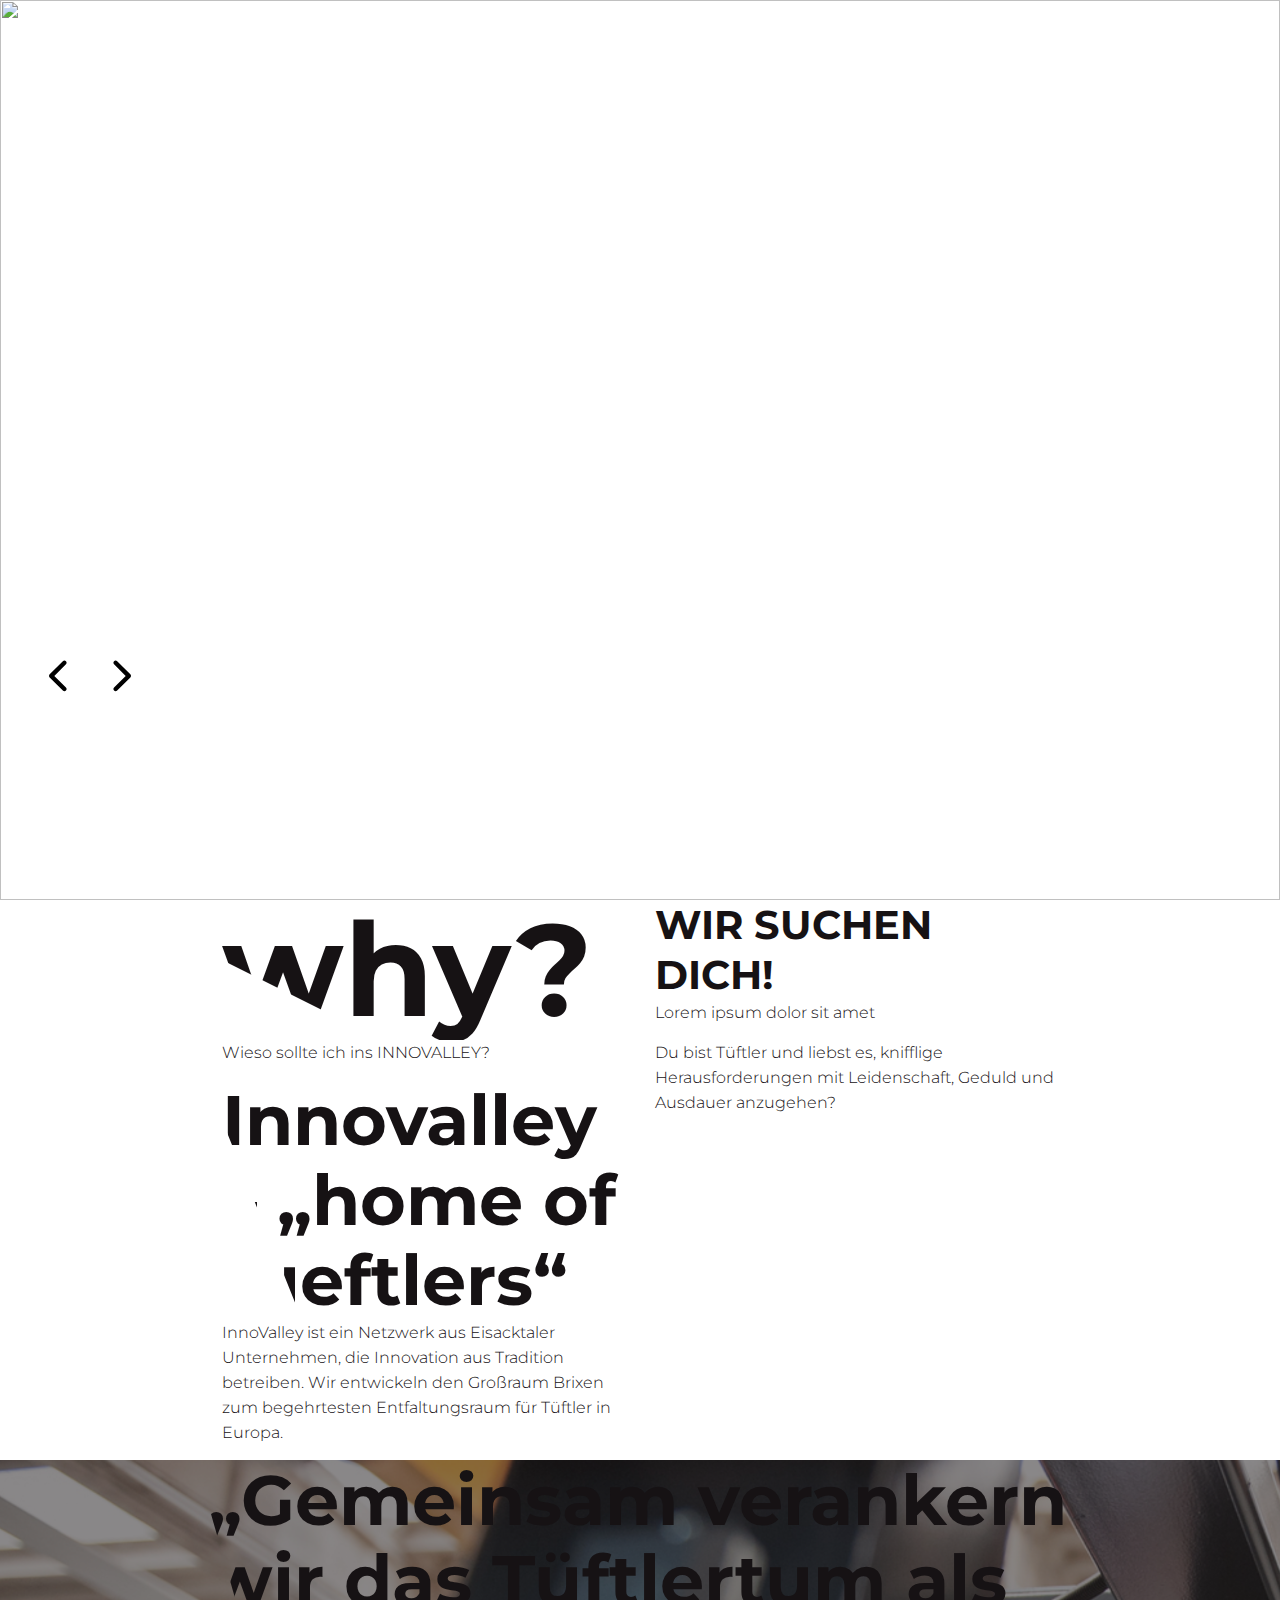
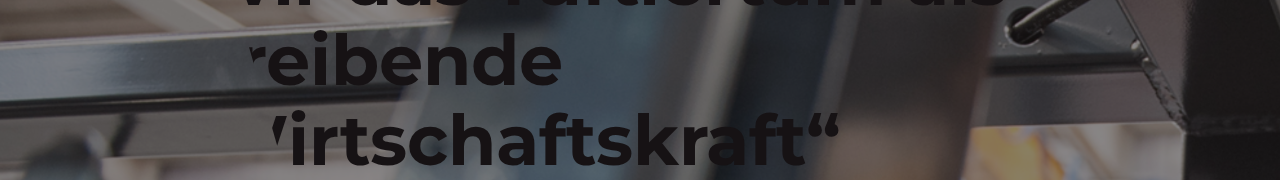
==== index.html @ 366c6399 "update" ====
<!DOCTYPE html>
<html lang="en">
<head>
    <meta charset="UTF-8">
    <meta http-equiv="X-UA-Compatible" content="IE=edge">
    <meta name="viewport" content="width=device-width, initial-scale=1.0">
    <title>⚙️ InnoValley | Eisacktal ein Standort der bewegt</title>
    <link rel="icon" href="images/fav/favicon.ico" type="image/x-icon">
    
    
  



  <!-- css -->
  <link rel="stylesheet" href="css/bootstrap.css">
  <!-- normalize css -->
  <link rel="stylesheet" href="css/normalize.css">
  
  <!-- Fontawesome icon -->
  <script src="https://kit.fontawesome.com/fcea059855.js" crossorigin="anonymous"></script>




  <!-- custome css -->
  <link rel="stylesheet" href="css/style.css">
  <!-- Responsive css -->
  <link rel="stylesheet" href="css/brackpoint.css">
  <link href="css/app.css" media="screen" rel="stylesheet" type="text/css" />
  <script id="usercentrics-cmp" data-settings-id="nLa0JTqKH" src="js/bundle.js" async></script>


  

</head>
<body  >

  <!-- <span id="mouse-circle"></span> -->
    <section id="preloader">
      <div class="content">
        <div class="logo">
          <img src="images/svg/logo-white.svg"/>
        </div>
      </div>
    </section>
    
  <section id="why" class="scroll-section" >
      <div class="header-image-container">
          <div class="header-image-slider slick-header-images movedown">
            <picture data-alt=""
            data-default-src="">
            <source media="(max-width: 600px)"
                data-srcset="images/slider/slider_1.png"
                type="image/jpeg/png" />
            <source
                data-srcset="images/slider/slider_1.png"
                type="image/jpeg" />
            <img class="lazyload header-item" alt="" title=""
                src=""
                data-src="images/slider/slider_1.png" />
            </picture>
            <picture data-alt=""
            data-default-src="">
            <source media="(max-width: 600px)"
                data-srcset="images/slider/Group 990.png"
                type="image/jpeg/png" />
            <source
                data-srcset="images/slider/Group 990.png"
                type="image/jpeg" />
            <img class="lazyload header-item" alt="" title=""
                src=""
                data-src="images/slider/Group 990.png" />
            </picture>
            <picture data-alt=""
            data-default-src="">
            <source media="(max-width: 600px)"
                data-srcset="images/slider/slider_1.png"
                type="image/jpeg/png" />
            <source
                data-srcset="images/slider/slider_1.png"
                type="image/jpeg" />
            <img class="lazyload header-item" alt="" title=""
                src=""
                data-src="images/slider/slider_1.png" />
            </picture>


          </div>
      </div>

      
     <div class="header-content">
          <div class="header-text-slider slick-header-text moveleft">
            <div class="header-text-slider-item">
              <h1 class="h1" >01</h1>
              <span>Wieso sollte ich ins INNOVALLEY?</span>
                <h4>research and development</h4>
              <a href="">Discover more</a>
            </div>
            <div class="header-text-slider-item">
                <h4>mountains and sports</h4>  
            </div>
            <div class="header-text-slider-item">
                <h4>innovative companies</h4> 
            </div>
          </div>

        
        <div id="header-count"></div>
     </div>
      
  </section>
  

  <section>
      <div class="container">
        <div class="row">
          <div class="col-sm-6">
            <h1>why?</h1>
            <p>Wieso sollte ich ins INNOVALLEY?</p>
            <h2>Innovalley – 
              „home of tueftlers“</h2>
              <p>InnoValley ist ein Netzwerk aus Eisacktaler Unternehmen, die Innovation aus Tradition betreiben.
                Wir entwickeln den Großraum Brixen zum begehrtesten Entfaltungsraum für Tüftler in Europa.</p>
          </div>
          <div class="col-sm-6">
            <div class="box">
              <h3>Wir suchen Dich! </h3>
              <p>Lorem ipsum dolor sit amet</p>
              <p>Du bist Tüftler und liebst es, knifflige Herausforderungen mit Leidenschaft, Geduld und Ausdauer anzugehen? </p>
              <a href="">Discover more </a>
            </div>
          </div>
        </div>
      </div>
  </section>
   

  <section class="section-3" >
    <div class="container" >
      <h2>„Gemeinsam verankern wir das Tüftlertum als treibende Wirtschaftskraft“</h2>
    </div>
  </section>






     <!-- jquery -->
    <script src="js/jquery.min.js"></script>
    <!-- bootstrap js -->
    <script src="js/bootstrap.bundle.min.js"></script>
  
    <script src="js/vendors.js"></script>
    <script src="js/app.js"></script>


    <!-- custom js -->
    <script src="js/script.js"></script>

</body>
</html>
---- css/style.css ----
/* common style */
body{
    font-family: 'Montserrat', sans-serif;
    color: #161214;
   
}
h1, .h1{
    font-size: 120px;
    line-height: 146px;
    font-weight: 700;
    /* clip-path: polygon(0 0, 100% 0, 100% 100%, 160px 100%, 0 60px); */
    clip-path: polygon(0 0,100% 0,100% 100%,80px 100%,0 40px);    
    margin-top: 0px;
    margin-bottom: 0px;
    display: inline-block;
}
h2, .h2{
    font-size: 90px;
    font-weight: 700;
    /* clip-path: polygon(0 0, 100% 0, 100% 100%, 160px 100%, 0 60px); */
    clip-path: polygon(0 0,100% 0,100% 100%,80px 100%,0 40px);
    margin-top: 0px;
    margin-bottom: 0px;
    display: inline-block;
    line-height: 110px;
}
h3 , .h3{
    font-size: 60px;
    line-height: 73px;
}
h4, .h4{
    font-size: 48px;
    margin-top: 0px;
    margin-bottom: 0px;
}
h5, .h5{
    font-size: 24px;
    margin-top: 0px;
    margin-bottom: 0px;
}
p{
    font-size: 18px;
    margin-bottom: 0px;
}
#preloader,
body.preloader-site {
    overflow: hidden
}

#preloader {
    height: 100vh;
    width: 100vw;
    background: #00a996;
    display: flex;
    align-items: center;
    justify-content: center;
    position: fixed;
    z-index: 1000000000000000000
}

#preloader .content {
    position: relative;
    z-index: 5
}

#preloader .content .logo img {
    width: 372px
}

@media (max-width:767px) {
    #preloader .content .logo img {
        width: 280px
    }
}

#preloader:before {
    content: "";
    position: absolute;
    border-radius: 3000px;
    top: 50%;
    left: 50%;
    height: 1224px;
    width: 1224px;
    transform: translateX(-50%) translateY(-50%) scale(1);
    transition: all .7s ease-in-out;
    background-color: transparent
}

#preloader.loaded {
    opacity: 0;
    transition: all .3s ease-in-out .9s
}

#preloader.loaded:before {
    transform: translateX(-50%) translateY(-50%) scale(5);
    transition: all .8s ease-in-out .4s;
    background-color: #fff
}

#preloader.loaded img {
    transform: scale(1.1);
    transition: all 1s ease-in-out
}
#mouse-circle {
    position: absolute;
    border: 1px solid #00a996;
    background-color: hsla(0, 0%, 100%, .2);
    width: 60px;
    height: 60px;
    border-radius: 50%;
    transition: height, width .3s ease-in-out;
    z-index: 50000000000000000;
    pointer-events: none;
    transition: transform .3s ease-in-out;
    transform: scale(1)
}

@media only screen and (max-width:800px) {
    #mouse-circle {
        display: none
    }
}

#mouse-circle.active {
    transform: scale(1.3);
    transition: transform .3s ease-in-out
}

/* header slider */

.header-content{
    position: absolute;
    z-index: 11;
    right: 0;
    left: 0;
    top: 0;
    bottom: 0;
    width: 100%;
    height: 100%;
    color: white !important;
}
.header-content h4{
    color: white !important;
}
.section-3{
    background-image: url('/images/background/section-3bg.png');
}

/* =======================footer section ==================== */



.footer-section{
    background-color:#161214;
    padding-top: 93px;
    padding-bottom: 63px;
    color: #fff;
   
}
.footer-section .title h2{
    color: #fff;
    margin-bottom: 37px;

}
.footer-section .contact-part img{
    width: 91px;
    margin-right: 23px;
}
.footer-section .contact-part h5{
    line-height: 24px;
    letter-spacing: 0.24px;
    font-weight: 700;
    margin-top: 20px;
}
.footer-section .contact-part .contact-title p{
    line-height: 24px;
    letter-spacing: 0.16px;
    margin-bottom: 40px;
 
}
.footer-section .contact-part .address p{
    font-size: 18px;
    letter-spacing: 0.18px;
    line-height: 24px;
    font-weight: 300;
    margin-bottom: 16px;
}
.footer-section .contact-part .inner-contact a{
    color: #fff;
    font-size: 18px;
    letter-spacing: 0.18px;
    line-height: 24px;
    font-weight: 300;
    display: block;
}
.footer-section .social-link{
    margin-top: 38px;
}
.footer-section .social-link li{
 width: 48px;
 height: 48px;
 border-radius: 50%;
 border: 1px solid #fff;
 text-align: center;
}

.footer-section .social-link li a{
    color: #fff;
    line-height: 48px;
    text-align: center;
}
.footer-section .footer-logo img{
    margin-right: 30px;
    margin-top: 30px;
}
.footer-section .bottom-footer{
    /* max-width: 1906px; */
    /* margin-left: 140px; */
}
.footer-section .bottom-footer a{
   color: #fff;
   font-size: 14px;
   line-height: 24px;
   letter-spacing: 0.14px;
   font-weight: 700;
}
---- css/brackpoint.css ----
.container-xxl, .container-fluid, .container-xl, .container-lg, .container-md, .container-sm, .container{
    max-width: 2076px;
}

/* ========================================== s2560 =========================================== */
@media (max-width:2560px){
    .team-section .g-xxl-5,
    .team-section .gx-xxl-5 {
        --bs-gutter-x: 7.75rem;
      }
    
      .g-xxl-5,
    .gy-xxl-5 {
        --bs-gutter-y: 3.75rem;
      }
}
/* ========================================== s2200 =========================================== */
@media (max-width:2200px){
    /* .black-box-section .container,
    .team-section .container
    {
        max-width: 2076px;
        padding-right: 0px !important;
        padding-left: 0px !important;
    } */
    .team-section .g-xxl-5,
    .team-section .gx-xxl-5 {
        --bs-gutter-x: 3rem;
      }
    
      .team-section .g-xxl-5,
      .team-section .gy-xxl-5 {
        --bs-gutter-y: 3rem;
      }
   
}
/* ========================================== s2000 =========================================== */
@media (max-width:2000px){
    /* .black-box-section .container,
    .team-section .container
    {
        max-width: 1920px;
        padding-right: 0px !important;
        padding-left: 0px !important;
    } */
    .container-xxl, .container-fluid, .container-xl, .container-lg, .container-md, .container-sm, .container{
        max-width: 1776px;
    }

    .inner-contnet h3{
        margin-top: 40px;
    }
    .inner-contnet p{
        margin-bottom: 30px;
    }
    .inner-contnet{
        margin-right: 100px;
        margin-left: 100px;
    }
}

/* ========================================== s1800 =========================================== */
@media (max-width:1700px) {
    .container-xxl, .container-fluid, .container-xl, .container-lg, .container-md, .container-sm, .container{
        max-width: 1476px;
    }
    .black-box-section .inner-box{
        width: 440px;
    }
    .inner-box {
        padding: 40px;
    }
    .black-box-section .inner-box a{
        margin-top:30px;
      
    }
    .black-box-section .subtitle{
        margin-top: 30px ;
        margin-bottom: 15px;
    }
    h1, .h1{
        font-size: 70px;
        line-height: 73px;
      
    }
    h2, .h2{
        font-size: 50px;
        line-height: 50px; 
       
    }
    h3 , .h3{
        font-size: 42px;
        line-height: 42px;
    }
    h4, .h4{
        font-size: 30px;
        margin-top: 0px;
        margin-bottom: 0px;
        line-height: 30px;
    }
    h5, .h5{
        font-size: 24px;
        margin-top: 0px;
        margin-bottom: 0px;
        line-height: 24px;
    }
}


/* ========================================== s1600 =========================================== */
@media (max-width:1600px){
    /* .black-box-section .container,
    .team-section .container
    {
        max-width: 1520px;
        padding-right: 0px !important;
        padding-left: 0px !important;
    } */
    .container-xxl, .container-fluid, .container-xl, .container-lg, .container-md, .container-sm, .container{
        max-width: 1320px;
    }
  
    p{
        font-size: 16px;
        line-height: 20px;
        margin-bottom: 0px;
    }
    .inner-contnet h3{
        margin-top: 20px;
    }
    
    .black-box-section .inner-box{
        width: 400px;
    }
    .news-section{
        margin-bottom: 150px;
    }
    .team-section{
        padding-bottom: 150px;
    }

}
/* ========================================== s1400 =========================================== */
@media (max-width:1400px){
    .news-section{
        margin-bottom: 130px;
    }
    .team-section{
        padding-bottom: 130px;
    }
}
/* ========================================== s1200 =========================================== */
@media (max-width:1200px){
    h1, .h1{
        font-size: 60px;
        line-height: 60px;
    }
    h2, .h2{
        font-size: 48px;
       line-height: 48px;
    }
    h3 , .h3{
        font-size: 32px;
        line-height: 32px;
    }
    h4, .h4{
        font-size: 24px;
        margin-top: 0px;
        margin-bottom: 0px;
        line-height: 24px;
    }
    h5, .h5{
        font-size: 18px;
        margin-top: 0px;
        margin-bottom: 0px;
        line-height: 18px;
    }
    p{
        font-size: 16px;
        margin-bottom: 0px;
        line-height: 18px;
    }
    .inner-contnet{
        margin-right: 50px;
        margin-left: 50px;
    }
    .news-section{
        margin-bottom: 100px;
    }
    .team-section{
        padding-bottom: 100px;
    }
}
/* ========================================== s992 =========================================== */
@media (max-width:992px){
    .black-box-section .inner-box a{
        margin-top: 40px;
    }
    .black-box-section .subtitle{
        margin-top: 40px;
        margin-bottom: 20px;
    }
    .black-box-section .inner-box{
        width: 320px;
        
    }
    .news-section{
        margin-bottom: 80px;
    }
    .team-section{
        padding-bottom: 80px;
    }
}
/* ========================================== s768 =========================================== */
@media (max-width:768px){
    .container, .container-xxl, .container-xl, .container-lg, .container-md, .container-sm{
        padding-right: 36px;
        padding-left: 36px;
    }
    .banner-head{
        height: auto;
    }
    .banner-head .banner-img{
        height: 596px;
    }
    .inner-contnet h1{
        margin-top: 60px;

    }
    .inner-contnet h3{
        margin-top: 40px;
        margin-bottom: 20px;
        line-height: 39px;
       
    }
    .inner-contnet p{
        font-size: 14px;
        line-height: 24px;
    }
    .inner-contnet{
        margin-right: 36px;
        margin-left: 36px;
    }
    .block-left {
        width: 100%;
    }
    .block-right{
        width:100% ;
    }
    .black-box-section{
        background-color: #161214;
    }
    .black-box-section .inner-box{
        top: 0%;
        width: 100%;
        padding-right: 0px;
        padding-left: 0px;
    }
    .team-section{
        margin-top: 0px;
    }
    .team-section h2{
        margin-top: 60px;
        margin-bottom: 0px;
    }
    .team-section .team-box{
        padding: 44px 80px 23px 30px;
    }
    .team-box h5{
        font-size: 20px;
        line-height: 24px;
        letter-spacing: 0.2;
    }
    .team-box span{
        font-size: 14px;
        line-height: 24px;
        letter-spacing: 0.14;
    }
    .team-box p{
        font-size: 10px;
        line-height: 28px;
    }
    .team-section .container-fluid{
        padding-left: 0px;
        padding-right: 0px;
        /* padding-left: var(--bs-gutter-x, 1.5rem); */
    }
    .team-section .container-fluid .row{
        margin-right: 0px;
        margin-left: 0px;
    }
    .team-section .owl-carousel .owl-stage-outer{
        padding-left: 36px;
        padding-top: 20px;
        padding-bottom: 60px;
    }
    .news-section{
        margin-top: 0px;
        margin-bottom: 60px;
    }
   
    .news-section .title p{
        font-size: 14px;
        line-height: 18px;
      
    }
    .news-section .load-more{
        margin-top: 42px;
    }
    .partner-section .title p{
        font-size: 14px;
        line-height: 24px;
        padding: 20px 0px 40px;
    }
    .news-section .load-more a{
        font-size: 12px;
    }
    .partner-section span{
        font-size: 10px;
    }
    
   
}
/* ========================================== s576 =========================================== */
@media (max-width:576px){

   
   

}
/* =========================================== s400 ============================================== */
@media (max-width:400px){

   

}
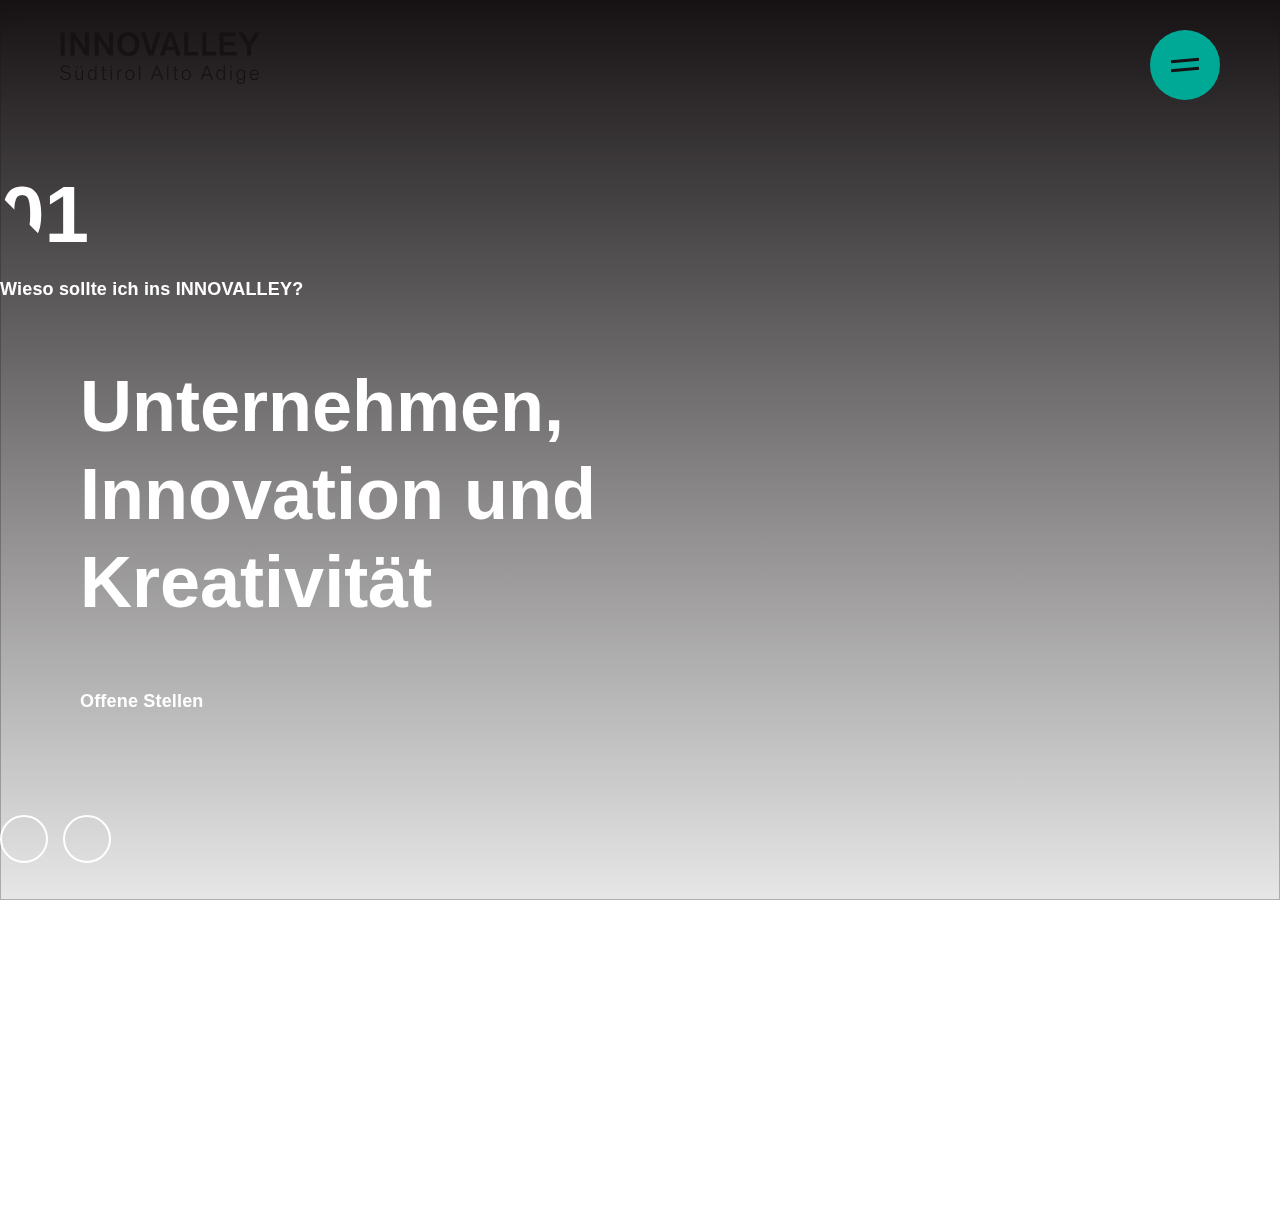
==== commit 7867ce89: "update home banner" ====
--- a/index.html
+++ b/index.html
@@ -21,14 +21,20 @@
   <script src="https://kit.fontawesome.com/fcea059855.js" crossorigin="anonymous"></script>
 
 
-
+    <!-- owl carousel -->
+  <link rel="stylesheet" href="owlcarousel/assets/owl.carousel.min.css">
+  <link rel="stylesheet" href="owlcarousel/assets/owl.theme.default.min.css">
+
+  <link rel="stylesheet" type="text/css" href="slick/slick.css"/>
+  <link rel="stylesheet" type="text/css" href="slick/slick-theme.css"/>
 
   <!-- custome css -->
   <link rel="stylesheet" href="css/style.css">
   <!-- Responsive css -->
   <link rel="stylesheet" href="css/brackpoint.css">
-  <link href="css/app.css" media="screen" rel="stylesheet" type="text/css" />
-  <script id="usercentrics-cmp" data-settings-id="nLa0JTqKH" src="js/bundle.js" async></script>
+
+  <!-- <link href="css/app.css" media="screen" rel="stylesheet" type="text/css" /> -->
+  <!-- <script id="usercentrics-cmp" data-settings-id="nLa0JTqKH" src="js/bundle.js" async></script> -->
 
 
   
@@ -37,17 +43,73 @@
 <body  >
 
   <!-- <span id="mouse-circle"></span> -->
-    <section id="preloader">
+    <!-- <section id="preloader">
       <div class="content">
         <div class="logo">
           <img src="images/svg/logo-white.svg"/>
         </div>
       </div>
-    </section>
+    </section> -->
     
+
+  
+    <div class="menu-section">
+      <div class="d-flex justify-content-between">
+          <div class="site-logo">
+              <a href="">
+                  <img class="d-none d-md-block" src="images/logo/block-logo.svg" alt="">
+                  <img class="d-md-none" src="images/logo/Logo.svg" alt="">
+              </a>
+          </div>
+          <div class="language-menu d-flex align-items-center ">
+              <a class="d-none d-md-block text-uppercase"  href="">italiano</a>
+              <span class="d-none d-md-block" > ┋ </span>
+              <a class="d-none d-md-block text-uppercase"  href="">English</a>
+          </div>
+      </div>
+  </div>
+  <div class="humbermenu-section">
+      <div class="hamburger ">
+          <div class="menu-toggle">
+              <span></span>
+              <span></span>
+          </div> 
+      </div>
+  </div>
+  <nav class="navigation hidenavigation">
+      <div class="language-menu">
+          <a class="d-md-none text-uppercase "   href="">italiano</a>
+          <span class="d-md-none" > ┋ </span>
+          <a class="d-md-none text-uppercase"  href="">English</a>
+      </div>
+          <div class="innner-nav d-flex flex-column justify-content-center align-items-center text-center">
+              
+                  <h4>Leistungen</h4>
+                  <ul class="list-unstyled" >
+                      <li><a href="career.html">Careers</a></li>
+                      <li><a href="welcome.html">Welcome</a></li>
+                      <li><a href="">Education</a></li>
+                      <li><a href="innovation.html">Innovation</a></li>
+                  </ul>
+                  <h4 class="second-menu" >Das Netzwerk</h4>
+                  <ul class="list-unstyled" >
+                      <li><a href="about.html">About</a></li>
+                      <li><a href="about.html">Team</a></li>
+                      <li><a href="">Neues aus dem Netzwerk</a></li>
+                      <li><a href="">Partner & Sponsoren</a></li>
+                  </ul>
+              
+          </div>
+  </nav>
+
+
+
+
   <section id="why" class="scroll-section" >
       <div class="header-image-container">
-          <div class="header-image-slider slick-header-images movedown">
+          <div class="header-image-slider slick-header-images">
+
+
             <picture data-alt=""
             data-default-src="">
             <source media="(max-width: 600px)"
@@ -63,14 +125,14 @@
             <picture data-alt=""
             data-default-src="">
             <source media="(max-width: 600px)"
-                data-srcset="images/slider/Group 990.png"
+                data-srcset="images/slider/slider_2.png"
                 type="image/jpeg/png" />
             <source
-                data-srcset="images/slider/Group 990.png"
+                data-srcset="images/slider/slider_2.png"
                 type="image/jpeg" />
             <img class="lazyload header-item" alt="" title=""
                 src=""
-                data-src="images/slider/Group 990.png" />
+                data-src="images/slider/slider_2.png" />
             </picture>
             <picture data-alt=""
             data-default-src="">
@@ -90,66 +152,75 @@
       </div>
 
       
-     <div class="header-content">
-          <div class="header-text-slider slick-header-text moveleft">
+     <div class="header-content content-exl">
+          <div class="header-text-slider slick-header-text">
             <div class="header-text-slider-item">
-              <h1 class="h1" >01</h1>
+              <h1 class="h1" >01</h1> <br>
+                <span>Wieso sollte ich ins INNOVALLEY?</span>
+                <p>Unternehmen, <br> Innovation und <br> Kreativität </p>
+                <div class="arrow-icon fw-bold ">
+                  <a href="">  <span class="offene">Offene Stellen </span> <i class="fa-regular fa-arrow-right-long"></i> </a>
+              </div>
+            </div>
+            <div class="header-text-slider-item">
+              <h1 class="h1" >01</h1> <br>
               <span>Wieso sollte ich ins INNOVALLEY?</span>
-                <h4>research and development</h4>
-              <a href="">Discover more</a>
+              <p>Unternehmen, <br> Innovation und <br> Kreativität </p>
+              <div class="arrow-icon fw-bold ">
+                <a href="">  <span class="offene">Offene Stellen </span> <i class="fa-regular fa-arrow-right-long"></i> </a>
+            </div>
             </div>
             <div class="header-text-slider-item">
-                <h4>mountains and sports</h4>  
-            </div>
-            <div class="header-text-slider-item">
-                <h4>innovative companies</h4> 
-            </div>
-          </div>
-
-        
-        <div id="header-count"></div>
+              <h1 class="h1" >01</h1> <br>
+              <span>Wieso sollte ich ins INNOVALLEY?</span>
+              <p>Unternehmen, <br> Innovation und <br> Kreativität </p>
+              <div class="arrow-icon fw-bold ">
+                <a href="">  <span class="offene">Offene Stellen </span> <i class="fa-regular fa-arrow-right-long"></i> </a>
+            </div>
+            </div>
+          </div>
+
+          <div id="header-count d-md-none"></div>
      </div>
       
   </section>
   
 
   <section>
-      <div class="container">
-        <div class="row">
-          <div class="col-sm-6">
-            <h1>why?</h1>
-            <p>Wieso sollte ich ins INNOVALLEY?</p>
-            <h2>Innovalley – 
-              „home of tueftlers“</h2>
-              <p>InnoValley ist ein Netzwerk aus Eisacktaler Unternehmen, die Innovation aus Tradition betreiben.
-                Wir entwickeln den Großraum Brixen zum begehrtesten Entfaltungsraum für Tüftler in Europa.</p>
-          </div>
-          <div class="col-sm-6">
-            <div class="box">
-              <h3>Wir suchen Dich! </h3>
-              <p>Lorem ipsum dolor sit amet</p>
-              <p>Du bist Tüftler und liebst es, knifflige Herausforderungen mit Leidenschaft, Geduld und Ausdauer anzugehen? </p>
-              <a href="">Discover more </a>
-            </div>
-          </div>
-        </div>
-      </div>
+    <pre>
+
+
+
+
+
+
+
+
+
+
+
+
+    </pre>
   </section>
-   
-
-  <section class="section-3" >
-    <div class="container" >
-      <h2>„Gemeinsam verankern wir das Tüftlertum als treibende Wirtschaftskraft“</h2>
-    </div>
-  </section>
-
-
-
-
-
-
-     <!-- jquery -->
-    <script src="js/jquery.min.js"></script>
+
+ 
+
+      <!-- jquery -->
+      <script src="js/jquery.min.js"></script>
+      <!-- slick slider -->
+      <script type="text/javascript" src="slick/slick.min.js"></script>
+
+      <!-- owl carosuer -->
+      <script src="owlcarousel/owl.carousel.min.js"></script>
+
+
+
+      <!-- bootstrap js -->
+    <script src="js/bootstrap.bundle.min.js"></script>
+
+
+
+
     <!-- bootstrap js -->
     <script src="js/bootstrap.bundle.min.js"></script>
   
--- a/css/style.css
+++ b/css/style.css
@@ -1,47 +1,94 @@
-/* common style */
-body{
+
+/* ============================================================================ */
+/* ================================common style ===============================*/
+/* ============================================================================ */
+body {
     font-family: 'Montserrat', sans-serif;
     color: #161214;
-   
-}
-h1, .h1{
+    position: relative;
+
+}
+
+h1,
+.h1 {
     font-size: 120px;
     line-height: 146px;
     font-weight: 700;
     /* clip-path: polygon(0 0, 100% 0, 100% 100%, 160px 100%, 0 60px); */
-    clip-path: polygon(0 0,100% 0,100% 100%,80px 100%,0 40px);    
+    clip-path: polygon(0 0, 100% 0, 100% 100%, 80px 100%, 0 40px);
     margin-top: 0px;
     margin-bottom: 0px;
     display: inline-block;
 }
-h2, .h2{
+
+h2,
+.h2 {
     font-size: 90px;
     font-weight: 700;
     /* clip-path: polygon(0 0, 100% 0, 100% 100%, 160px 100%, 0 60px); */
-    clip-path: polygon(0 0,100% 0,100% 100%,80px 100%,0 40px);
+    clip-path: polygon(0 0, 100% 0, 100% 100%, 80px 100%, 0 40px);
     margin-top: 0px;
     margin-bottom: 0px;
     display: inline-block;
     line-height: 110px;
 }
-h3 , .h3{
+
+h3,
+.h3 {
     font-size: 60px;
     line-height: 73px;
 }
-h4, .h4{
+
+h4,
+.h4 {
     font-size: 48px;
     margin-top: 0px;
     margin-bottom: 0px;
 }
-h5, .h5{
+
+h5,
+.h5 {
     font-size: 24px;
     margin-top: 0px;
     margin-bottom: 0px;
 }
-p{
+
+p {
     font-size: 18px;
     margin-bottom: 0px;
-}
+    line-height: 28px;
+}
+.arrow-icon{
+    transition:  all .3s;
+}
+.arrow-icon .offene{
+    margin-right: 10px;
+    transition:  all .3s;
+}
+.arrow-icon:hover .offene{
+    margin-right: 20px;
+}
+
+.mt-200 {
+    margin-top: 200px;
+}
+
+.mt-245 {
+    margin-top: 245px;
+}
+
+.mb-200 {
+    margin-bottom: 200px;
+}
+
+.mt-100 {
+    margin-top: 100px;
+}
+
+.mb-100 {
+    margin-bottom: 100px;
+}
+
 #preloader,
 body.preloader-site {
     overflow: hidden
@@ -101,6 +148,7 @@
     transform: scale(1.1);
     transition: all 1s ease-in-out
 }
+
 #mouse-circle {
     position: absolute;
     border: 1px solid #00a996;
@@ -128,64 +176,1392 @@
 
 /* header slider */
 
-.header-content{
-    position: absolute;
-    z-index: 11;
+.header-content {
+    
+    /* width: 100%; */
+    height: 100%; 
+    color: white !important;
+    display: flex;
+   align-items: center;
+   
+}
+
+.header-content h4 {
+    color: white !important;
+}
+
+.section-3 {
+    background-image: url('/images/background/section-3bg.png');
+}
+.slick-initialized .slick-slide {
+    display: block
+}
+
+
+
+
+
+
+
+
+/* =========================================================================== */
+/* =======================    header section   ======================= ======== */
+/* ================================================================== */
+.menu-section {
+    padding: 32px 60px 0px 60px;
+    position: absolute;
+    width: 100%;
+    top: 0;
+
+}
+
+.menu-section .site-logo img {
+    max-width: 290px;
+}
+
+.humbermenu-section {
+    position: fixed;
+    right: 60px;
+    top: 30px;
+    z-index: 20;
+}
+
+.hamburger {
+    height: 80px;
+    width: 80px;
+    border-radius: 50%;
+    background-color: #00a996;
+    cursor: pointer;
+    display: flex;
+    justify-content: center;
+    align-items: center;
+    position: relative;
+
+}
+
+.language-menu {
+    margin-right: 190px;
+    margin-top: 20px;
+}
+
+.language-menu span {
+    color: #fff;
+}
+
+.language-menu a {
+    color: #fff;
+    padding-right: 10px;
+    padding-left: 10px;
+    font-size: 12px;
+    font-weight: 700;
+    font-stretch: normal;
+    font-style: normal;
+    line-height: 2.33;
+    letter-spacing: 0.12px;
+
+}
+
+.navigation {
+    position: fixed;
+    width: 100%;
+    height: 100%;
+    z-index: 9999;
+    background-color: #161214;
     right: 0;
     left: 0;
+    bottom: 0;
     top: 0;
+    display: block;
+    z-index: 19;
+}
+
+.hidenavigation {
+    display: none;
+}
+
+
+.menu-toggle span {
+    display: block;
+    width: 30px;
+    height: 3px;
+    background: #161214;
+    -webkit-transition: 0.25s;
+    -moz-transition: 0.25s;
+    transition: 0.25s;
+    -webkit-transform: rotate(-5deg);
+    -moz-transform: rotate(-5deg);
+    transform: rotate(-5deg);
+}
+
+.menu-toggle span:first-child {
+    margin-bottom: 6px;
+}
+
+.hamburger:hover .menu-toggle span:first-child {
+    position: relative;
+    top: 4px;
+    -webkit-transform: rotate(45deg);
+    -moz-transform: rotate(45deg);
+    transform: rotate(45deg);
+}
+
+.hamburger:hover .menu-toggle span:last-child {
+    position: relative;
+    top: -4px;
+    -webkit-transform: rotate(-45deg);
+    -moz-transform: rotate(-45deg);
+    transform: rotate(-45deg);
+}
+
+.hamburger.open span:first-child {
+    position: relative;
+    top: 4px;
+    -webkit-transform: rotate(45deg);
+    -moz-transform: rotate(45deg);
+    transform: rotate(45deg);
+}
+
+.hamburger.open span:last-child {
+    position: relative;
+    top: -4px;
+    -webkit-transform: rotate(-45deg);
+    -moz-transform: rotate(-45deg);
+    transform: rotate(-45deg);
+}
+
+.navigation h4 {
+    color: #00a996;
+}
+
+.navigation .second-menu {
+    margin-top: 90px;
+}
+
+.navigation a {
+    color: #fff;
+    display: inline-block;
+    margin-top: 30px;
+    font-size: 18px;
+    font-weight: bold;
+    line-height: 1.56;
+    letter-spacing: 0.18px;
+}
+
+.innner-nav {
+    height: 100vh;
+}
+
+
+
+
+
+
+
+
+
+
+
+
+/* ============================================================================ */
+/* =================================welcom page section ============================= */
+/* ===================================================================================== */
+.card-section .block-left {
+    width: 47%;
+    display: flex;
+    align-self: center;
+    justify-self: center;
+}
+
+.card-section .block-right {
+    width: 53%;
+    position: relative;
+    padding-bottom: 100px;
+    padding-top: 120px;
+}
+
+.content-right .book {
+    position: absolute;
+    width: 108px;
+}
+
+.card-section {
+    background-color: #f2f2f2;
+    padding-top: 105px;
+    padding-bottom: 95px;
+}
+
+.card-section button {
+    padding: 24px 50px;
+    border-radius: 8px;
+    box-shadow: 0 30px 60px 0 rgba(21, 18, 20, 0.1);
+    background-color: #00a996;
+    color: #fff;
+}
+
+.card-section h2 {
+    margin-bottom: 120px;
+}
+
+.card-section p {
+    margin-top: 45px;
+    margin-bottom: 60px;
+    max-width: 888px;
+}
+
+.card-section .card-img {
+    width: 80%;
+    object-fit: cover;
+}
+
+.card-section .form-control {
+    display: inline-block;
+    margin: 0 32.5px 0 0;
+    border-radius: 8px;
+    box-shadow: 0 30px 60px 0 rgba(21, 18, 20, 0.1);
+    background-color: #fff;
+    border: none;
+}
+
+.card-section .form-control::placeholder {
+    font-weight: 700;
+    color: #161214;
+}
+
+.card-section .btn {
+    display: inline-block;
+    border: none;
+}
+
+
+.link-section .list-unstyled {
+    margin-bottom: 0px;
+}
+
+.link-section ul li {
+    margin-bottom: 20px;
+}
+
+.link-section ul li:last-child {
+    margin-bottom: 0px;
+}
+
+.link-section a {
+    letter-spacing: 0.18px;
+    font-weight: 700;
+}
+
+.link-section .arrow-icon {
+    margin-right: 20px;
+
+}
+
+.link-section h4 {
+    margin-bottom: 60px;
+}
+
+.link-section .pera {
+    max-width: 888px;
+    margin: auto;
+    margin-top: 60px;
+    margin-bottom: 100px;
+}
+
+
+
+
+
+
+
+
+
+
+
+
+/* ========================================================================= */
+/* =======================career page ==================== */
+/*  ==================================================================*/
+.job-section {
+    margin-top: 220px;
+}
+
+.job-section .job-box {
+    box-shadow: 0 10px 40px 0 rgba(22, 18, 20, 0.1);
+    background-color: #fff;
+    padding: 20px;
+    min-height: 260px;
+    position: relative;
+
+}
+
+.job-section .job-box .name {
+    letter-spacing: 0.18px;
+    opacity: 0;
+    transition: all .3s;
+}
+
+.job-section .job-box:hover .name {
+    opacity: 1;
+
+}
+
+.job-section .job-box .img-box {
+    text-align: center;
+}
+
+.job-section .job-box img {
+    width: 68.2%;
+    transition: all .3s;
+}
+
+.job-section .job-box:hover img {
+    width: 50.5%;
+}
+
+.job-box .arrow-icon .offene {
+    margin-right: 20px;
+}
+
+.job-section .job-box .arrow-icon {
+    position: relative;
+    bottom: -40px;
+    right: 20px;
+    opacity: 0;
+}
+
+.job-section .job-box:hover .arrow-icon {
+    bottom: 0px;
+    right: 0px;
+    transition: all .3s;
+    opacity: 1;
+}
+
+
+/* ================================================================== */
+/* =========================innovation page ======================== */
+/* =================================================================== */
+.content-block{
+    width: 100%;
+}
+.content-block .content-left{
+    width: 43.5%;
+}
+.content-block .content-right{
+    width: 56.5%;
+}
+.content-block .content-left img{
+    height: 900px;
+    width: 100%;
+    object-fit: cover;
+}
+
+.content-block .content-box{
+    max-width: 888px;
+    margin-left: 183px;
+}
+.content-block .content-box p{
+    line-height: 28px;
+}
+.content-block .content-box h4{
+    margin-top: 60px;
+    margin-bottom: 45px;
+    font-weight: 300;
+    line-height: 1.21;
+}
+
+
+
+
+
+
+
+
+
+
+
+
+
+
+
+
+
+
+
+/* ======================================================================= */
+/* =============================slick slider css ================================= */
+/* ========================================================================= */
+.prev-arrow {
+    bottom: -120px;
+    left: 0;
+    height: 48px;
+    width: 48px;
+    border: 2px solid #161214;
+    border-radius: 500px;
+    z-index: 2;
+    cursor: pointer
+}
+
+.prev-arrow,
+.prev-arrow img {
+    position: absolute;
+    transition: all .3s ease-in-out
+}
+
+.prev-arrow img {
+    top: 50%;
+    left: 50%;
+    transform: translateX(-50%) translateY(-50%)
+}
+
+.next-arrow {
+    bottom: -120px;
+    left: 60px;
+    height: 48px;
+    width: 48px;
+    border: 2px solid #161214;
+    border-radius: 500px;
+    cursor: pointer;
+    z-index: 2
+}
+
+.next-arrow,
+.next-arrow img {
+    position: absolute;
+    transition: all .3s ease-in-out
+}
+
+.next-arrow img {
+    top: 50%;
+    left: 50%;
+    transform: translateX(-50%) translateY(-50%)
+}
+
+.slick-header-text .next-arrow {
+    position: absolute;
+    bottom: -60px;
+    left: 60px
+}
+
+/* .slick-header-text .next-arrow:hover img {
+    transition: all .3s ease-in-out;
+    top: 30%
+} */
+
+.slick-header-text .prev-arrow {
+    position: absolute;
+    bottom: -60px;
+    left: 0
+}
+
+/* .slick-header-text .prev-arrow:hover img {
+    transition: all .3s ease-in-out;
+    top: 70%
+} */
+
+.news-text-slider .next-arrow {
+    position: absolute;
+    right: 0 !important;
+    left: auto;
+    display: flex;
+    justify-content: center;
+    align-items: center;
+}
+
+/* .news-text-slider .next-arrow:hover img {
+    transition: all .3s ease-in-out;
+    top: 30%
+} */
+.news-text-slider .next-arrow,
+.news-text-slider .prev-arrow{
+    bottom: -180px;
+}
+.news-text-slider .prev-arrow {
+    position: absolute;
+    left: auto;
+    
+    right: 60px !important;
+    display: flex;
+    justify-content: center;
+    align-items: center;
+}
+.news-text-slider .prev-arrow i,
+.news-text-slider .next-arrow i{
+    font-size: 22px;
+}
+/* .news-text-slider .prev-arrow:hover img {
+    transition: all .3s ease-in-out;
+    top: 70%
+} */
+
+.slick-team .next-arrow {
+    position: absolute;
+    top: 50%;
+    bottom: auto;
+    right: -50px;
+    left: auto;
+    transform: translateY(-50%);
+    border: none;
+    transition: all .3s ease-in-out
+}
+
+.slick-team .next-arrow:hover {
+    right: -70px;
+    width: 68px;
+    transition: all .3s ease-in-out
+}
+
+.slick-team .prev-arrow {
+    position: absolute;
+    top: 50%;
+    bottom: auto;
+    right: auto;
+    left: -50px;
+    transform: translateY(-50%) rotate(180deg);
+    border: none;
+    transition: all .3s ease-in-out
+}
+
+.slick-team .prev-arrow:hover {
+    left: -70px;
+    width: 68px;
+    transition: all .3s ease-in-out
+}
+
+.slick-what .next-arrow {
+    right: 10px;
+    left: auto;
+    transform: translateY(-50%)
+}
+
+.slick-what .next-arrow,
+.slick-what .prev-arrow {
+    position: absolute;
+    top: 50%;
+    bottom: auto;
+    border: none
+}
+
+.slick-what .prev-arrow {
+    right: auto;
+    left: 10px;
+    transform: translateY(-50%) rotate(180deg)
+}
+
+@media only screen and (max-width:1600px) {
+    .slick-what .prev-arrow {
+        left: 20%
+    }
+}
+
+@media only screen and (max-width:800px) {
+    .slick-what .prev-arrow {
+        left: 10px
+    }
+}
+
+.slick-who .next-arrow {
+    position: absolute;
     bottom: 0;
+    display: inline-block;
+    right: 0 !important;
+    left: 50%;
+    transform: translateX(20%)
+}
+
+/* .slick-who .next-arrow:hover img {
+    transition: all .3s ease-in-out;
+    top: 30%
+} */
+
+.slick-who .prev-arrow {
+    position: absolute;
+    display: inline-block;
+    left: auto;
+    bottom: 0;
+    right: 50% !important;
+    transform: translateX(-20%)
+}
+/* 
+.slick-who .prev-arrow:hover img {
+    transition: all .3s ease-in-out;
+    top: 70%
+} */
+
+.slick-count span {
+    font-size: 12px;
+    font-family: Montserrat, sans-serif;
+    font-weight: 700;
+    display: inline-block;
+    vertical-align: middle;
+    width: 20px
+}
+
+.slick-count .slick-progress {
+    display: inline-block;
+    vertical-align: middle;
+    width: 96px;
+    height: 3px;
+    position: relative;
+    background: rgba(156, 167, 166, .1);
+    margin: 0 20px
+}
+
+.slick-count .slick-progress .slick-progress-bar {
+    height: 3px;
+    background-color: #00a996;
+    position: absolute;
+    transition: all .5s ease-in-out;
+    top: 0;
+    left: 0
+}
+
+#header-count {
+    position: absolute;
     width: 100%;
+    top: 200px
+}
+
+.slick-slider {
+    -webkit-user-select: text;
+    -khtml-user-select: text;
+    -moz-user-select: text;
+    -ms-user-select: text;
+    user-select: text
+}
+
+.slick-list.draggable {
+    -webkit-user-select: none;
+    -khtml-user-select: none;
+    -moz-user-select: none;
+    -ms-user-select: none;
+    user-select: none
+}
+
+
+
+
+
+
+
+
+
+
+
+
+
+
+/* =================================================================== */
+/* =============================animation css =============================== */
+/* ======================================================================== */
+
+.moveup {
+    transition: transform .5s ease-in-out, opacity .5s ease-in-out;
+    opacity: 0;
+    transform: translateY(50px)
+}
+
+.up {
+    transform: translate(0);
+    opacity: 1
+}
+
+.movedown {
+    transition: transform .5s ease-in-out .2s, opacity .5s ease-in-out .2s;
+    opacity: 0;
+    transform: translateY(-50px)
+}
+
+.down {
+    transform: translate(0);
+    opacity: 1
+}
+
+.moveleft {
+    transition: transform .5s ease-in-out, opacity .5s ease-in-out;
+    opacity: 0;
+    transform: translate(-50px)
+}
+
+.left {
+    transform: translate(0);
+    opacity: 1;
+    float: none !important
+}
+
+.moveright {
+    transition: transform .5s ease-in-out .2s, opacity .5s ease-in-out .2s;
+    opacity: 0;
+    transform: translate(50px)
+}
+
+.right {
+    transform: translate(0);
+    opacity: 1;
+    float: none !important
+}
+
+.opacity .slick-what .slick-slide {
+    opacity: 0;
+    transition: all .5s ease-in-out
+}
+
+.opacity.visible .slick-what .slick-slide:first-of-type {
+    opacity: 1;
+    transition: all .5s ease-in-out .1s
+}
+
+.opacity.visible .slick-what .slick-slide:nth-of-type(2) {
+    opacity: 1;
+    transition: all .5s ease-in-out .2s
+}
+
+.opacity.visible .slick-what .slick-slide:nth-of-type(3) {
+    opacity: 1;
+    transition: all .5s ease-in-out .3s
+}
+
+.opacity.visible .slick-what .slick-slide:nth-of-type(4) {
+    opacity: 1;
+    transition: all .5s ease-in-out .4s
+}
+
+.opacity.visible .slick-what .slick-slide:nth-of-type(5) {
+    opacity: 1;
+    transition: all .5s ease-in-out .5s
+}
+
+.opacity.visible .slick-what .slick-slide:nth-of-type(6) {
+    opacity: 1;
+    transition: all .5s ease-in-out .6s
+}
+
+.opacity.visible .slick-what .slick-slide:nth-of-type(7) {
+    opacity: 1;
+    transition: all .5s ease-in-out .7s
+}
+
+.opacity.visible .slick-what .slick-slide:nth-of-type(8) {
+    opacity: 1;
+    transition: all .5s ease-in-out .8s
+}
+
+.opacity.visible .slick-what .slick-slide:nth-of-type(9) {
+    opacity: 1;
+    transition: all .5s ease-in-out .9s
+}
+
+.opacity.visible .slick-what .slick-slide:nth-of-type(10) {
+    opacity: 1;
+    transition: all .5s ease-in-out 1s
+}
+
+.opacity.visible .slick-what .slick-slide:nth-of-type(11) {
+    opacity: 1;
+    transition: all .5s ease-in-out 1.1s
+}
+
+.opacity.visible .slick-what .slick-slide:nth-of-type(12) {
+    opacity: 1;
+    transition: all .5s ease-in-out 1.2s
+}
+
+.opacity.visible .slick-what .slick-slide:nth-of-type(13) {
+    opacity: 1;
+    transition: all .5s ease-in-out 1.3s
+}
+
+.opacity.visible .slick-what .slick-slide:nth-of-type(14) {
+    opacity: 1;
+    transition: all .5s ease-in-out 1.4s
+}
+
+.opacity.visible .slick-what .slick-slide:nth-of-type(15) {
+    opacity: 1;
+    transition: all .5s ease-in-out 1.5s
+}
+
+.opacity.visible .slick-what .slick-slide:nth-of-type(16) {
+    opacity: 1;
+    transition: all .5s ease-in-out 1.6s
+}
+
+.opacity.visible .slick-what .slick-slide:nth-of-type(17) {
+    opacity: 1;
+    transition: all .5s ease-in-out 1.7s
+}
+
+.opacity.visible .slick-what .slick-slide:nth-of-type(18) {
+    opacity: 1;
+    transition: all .5s ease-in-out 1.8s
+}
+
+.opacity.visible .slick-what .slick-slide:nth-of-type(19) {
+    opacity: 1;
+    transition: all .5s ease-in-out 1.9s
+}
+
+.opacity.visible .slick-what .slick-slide:nth-of-type(20) {
+    opacity: 1;
+    transition: all .5s ease-in-out 2s
+}
+
+
+
+
+
+
+
+
+
+
+
+
+
+
+
+
+
+
+/* ==============================================================================================
+=======================================Innovation pages ======================= =============== ==========================================================================================
+======================================== */
+
+#news {
+    position: relative;
+    padding-top: 0;
+    min-height: 800px;
+    max-width: 100vw
+}
+
+#news .h2 {
+    margin-top: 60px;
+    margin-bottom: 60px;
+    clip-path: polygon(0 0, 100% 0, 100% 100%, 80px 100%, 0 40px)
+}
+#news .h4{
+    margin-bottom: 45px;
+}
+
+#news .news-image-container {
+    position: absolute;
+    right: 0;
+    bottom: 0;
+    width: 43.5%
+}
+
+#news .news-image-container #news-count {
+    height: 130px;
+    width: 306px;
+    background-color: #161214;
+    text-align: center;
+    position: absolute;
+    left: 0;
+    bottom: -24px;
+    z-index: 2
+}
+
+#news .news-image-container #news-count .slick-count {
+    position: absolute;
+    top: 50%;
+    left: 50%;
+    width: 100%;
+    transform: translateX(-50%) translateY(-50%)
+}
+
+#news .news-image-container #news-count .slick-count * {
+    color: #fff
+}
+
+#news .news-image-container #news-count .slick-count .slick-progress {
+    background-color: #fff
+}
+
+#news .news-image-container img {
+    height: 800px;
+    width: 100%;
+    object-fit: cover
+}
+
+#news .news-text-slider {
+    width: 50%;
+    position: relative
+}
+
+#news .news-text-slider h4 {
+    margin-bottom: 45px
+}
+
+#news .news-text-slider .mobile-news-trigger {
+    cursor: pointer;
+    display: none;
+    font-family: Montserrat, sans-serif;
+    font-weight: 700;
+    vertical-align: middle;
+    margin-top: 30px;
+}
+
+#news .news-text-slider .mobile-news-trigger img {
+    margin-left: 10px;
+    display: inline-block;
+    vertical-align: middle
+}
+
+#news .news-text-slider .news-hidden {
+    opacity: 1;
+    max-height: 100%
+}
+
+@media only screen and (max-width:1000px) {
+    #news {
+        min-height: auto;
+        padding-top: 60px
+    }
+
+    #news .h2 {
+        margin-bottom: 0;
+        clip-path: polygon(0 0, 100% 0, 100% 100%, 80px 100%, 0 40px);
+        transform: none !important;
+        opacity: 1 !important
+    }
+
+    #news .container {
+        margin-top: 0
+    }
+
+    #news .news-image-container {
+        position: relative;
+        right: auto;
+        top: auto;
+        width: 100%;
+        height: auto;
+        margin-bottom: 30px
+    }
+
+    #news .news-image-container img {
+        height: auto
+    }
+
+    #news .news-image-container #news-count {
+        height: auto;
+        width: 100%;
+        margin: 38px 0;
+        background-color: transparent;
+        text-align: center;
+        position: relative;
+        left: auto;
+        bottom: auto;
+        z-index: 2;
+        text-align: left
+    }
+
+    #news .news-image-container #news-count .slick-count {
+        position: relative;
+        top: auto;
+        left: auto;
+        width: 100%;
+        transform: none
+    }
+
+    #news .news-image-container #news-count .slick-count * {
+        color: #000
+    }
+
+    #news .news-image-container #news-count .slick-count .slick-progress {
+        background-color: rgba(156, 167, 166, .1)
+    }
+
+    #news .news-text-slider {
+        width: 100%;
+        position: relative
+    }
+
+    #news .news-text-slider h4 {
+        margin-bottom: 20px;
+        font-size: 28px;
+        overflow-wrap: break-word
+    }
+
+    #news .news-text-slider .mobile-news-trigger {
+        display: inline-block;
+        font-family: Montserrat, sans-serif;
+        font-weight: 700;
+        vertical-align: middle
+    }
+
+    #news .news-text-slider .mobile-news-trigger img {
+        margin-left: 10px;
+        display: inline-block;
+        vertical-align: middle
+    }
+
+    #news .news-text-slider .news-hidden {
+        opacity: 0;
+        max-height: 0;
+        overflow: hidden;
+        transition: all .3s ease-in-out
+    }
+
+    #news .news-text-slider .news-hidden.active {
+        opacity: 1;
+        max-height: 600px;
+        transition: all .3s ease-in-out
+    }
+}
+
+
+
+
+
+/* ================================= about page -=================================== ====================================================================================*/
+/* ---------- banner section --------------*/
+.banner-head .block-left {
+    width: 47%;
+}
+
+.banner-head .block-right {
+    width: 53%;
+    position: relative;
+}
+
+.banner-head {
+    height: 100vh;
+}
+
+.banner-head .inner-contnet {
+    margin-left: 155px;
+    margin-right: 160px;
+}
+
+.banner-head .banner-img {
     height: 100%;
-    color: white !important;
-}
-.header-content h4{
-    color: white !important;
-}
-.section-3{
-    background-image: url('/images/background/section-3bg.png');
-}
-
-/* =======================footer section ==================== */
-
-
-
-.footer-section{
-    background-color:#161214;
+    width: 100%;
+    object-fit: cover;
+}
+
+.banner-head .inner-contnet h3 {
+    margin-top: 100px;
+    margin-bottom: 30px;
+
+}
+
+.banner-head .inner-contnet p {
+    margin-bottom: 60px;
+    font-size: 18px;
+    line-height: 30px;
+}
+
+.arrow-link span {
+    font-weight: 700;
+    line-height: 28px;
+}
+
+.banner-head .fa-arrow-right-long {
+    font-size: 18px;
+    line-height: 28px;
+    margin-left: 10px;
+    transition: all .3s;
+}
+
+.banner-head .arrow-link:hover .fa-arrow-right-long {
+    margin-left: 20px;
+}
+
+.banner-head .downscrol {
+    color: #fff;
+    position: absolute;
+    top: 93%;
+    right: 0px;
+    bottom: 10%;
+    left: 0px;
+
+}
+
+.banner-head .downscrol p {
+    font-size: 12px;
+    font-weight: bold;
+    margin-bottom: 7px;
+    transition: 0.3s;
+}
+
+.banner-head .downscrol .fa-arrow-down-long {
+    font-size: 16px;
+}
+
+.banner-head .downscrol:hover p {
+    margin-bottom: 17px;
+}
+
+/* ----------------black box section --------------- */
+
+
+.black-box-section {
+    color: #fff;
+}
+
+.black-box-section .inner-box {
+    width: 582px;
+    position: relative;
+    top: -50%;
+}
+
+.black-box-section .inner-box .pera {
+    font-weight: 300;
+    font-size: 18px;
+    line-height: 28px;
+    letter-spacing: 0.18px;
+}
+
+.black-box-section .subtitle {
+    line-height: 1.56;
+    letter-spacing: 0.18px;
+    margin-top: 60px;
+    margin-bottom: 30px;
+}
+
+.inner-box {
+    width: 100%;
+    background-color: #161214;
+    padding: 56px 90px 60px 100px;
+}
+
+.inner-box a {
+    margin-top: 60px;
+    color: #fff;
+}
+
+/* ----------------team  section --------------- */
+.team-section {
+    margin-top: -190px;
+    overflow: hidden;
+    padding-bottom: 210px;
+}
+
+.team-section h2 {
+    margin-top: 20px;
+    margin-bottom: 60px;
+}
+
+.team-section .team-box {
+    padding: 130px 30px 30px 30px;
+    box-shadow: 0 10px 40px 0 rgba(22, 18, 20, 0.1);
+}
+
+.team-box h5 {
+    line-height: 1.5;
+    letter-spacing: 0.16px;
+    font-weight: 700;
+
+}
+
+.team-box span {
+    font-weight: 400;
+    font-size: 16px;
+    margin-bottom: 30px;
+    display: block;
+}
+
+.team-box p {
+    font-size: 12px;
+    line-height: 24px;
+    font-weight: 700;
+}
+
+.team-section .owl-carousel .owl-stage-outer {
+    padding-top: 30px;
+    padding-bottom: 60px;
+}
+
+/* ---------------news section -------------- */
+.news-section {
+    margin-bottom: 220px;
+}
+
+.news-section .title p {
+    font-weight: 700;
+    line-height: 1.56;
+    letter-spacing: 0.18px;
+    margin-top: 10px;
+    margin-bottom: 60px;
+}
+
+.news-section .row {
+    max-width: 1494px;
+}
+
+.news-section .load-more {
+    margin-top: 60px;
+}
+
+.news-section .load-more a {
+
+    line-height: 28px;
+    letter-spacing: 0.14px;
+    font-size: 14px;
+    color: #00a996;
+}
+
+/* ------------------partner section-------------- */
+
+
+.partner-section span {
+    font-size: 14px;
+    line-height: 28px;
+    letter-spacing: 1.2px;
+    font-weight: 700;
+}
+
+.partner-section .title p {
+    line-height: 28px;
+    max-width: 888px;
+    margin: auto;
+    padding: 60px 0px 100px;
+}
+
+.partner-section .logo-container {
+    padding-top: 30px;
+    padding-bottom: 200px;
+}
+
+.logo-carousel .logo-img {
+    margin: 0px 30px;
+}
+
+.partner-section h4 {
+    margin-top: 60px;
+}
+
+
+
+
+
+
+
+
+
+
+
+
+
+
+
+
+
+
+
+/* ======================= ============== ================= ================================ ========================================footer section ======= =============== ========== ========================================================================== */
+/* mobile screen */
+.contact-mobile-info {
+    margin-bottom: 60px;
+}
+
+.contact-mobile-info .title h2 {
+    margin-bottom: 30px;
+}
+
+.contact-mobile-info .contact-part img {
+    width: 91px;
+}
+
+.contact-mobile-info .contact-part h5 {
+    line-height: 24px;
+    letter-spacing: 0.24px;
+    font-weight: 700;
+    margin-top: 30px;
+}
+
+.contact-mobile-info .contact-part .contact-title p {
+    line-height: 24px;
+    letter-spacing: 0.14px;
+    margin-bottom: 40px;
+    font-size: 14px;
+}
+
+.contact-mobile-info .contact-part .address p {
+    font-size: 14px;
+    letter-spacing: 0.14px;
+    line-height: 24px;
+    font-weight: 300;
+    margin-bottom: 20px;
+}
+
+.contact-mobile-info .contact-part .inner-contact a {
+    font-size: 14px;
+    letter-spacing: 0.14px;
+    line-height: 24px;
+    font-weight: 300;
+    display: block;
+}
+
+.contact-mobile-info .social-link {
+    margin-top: 30px;
+}
+
+.contact-mobile-info .social-link li {
+    width: 48px;
+    height: 48px;
+    border-radius: 50%;
+    border: 2px solid #00a996;
+    text-align: center;
+}
+
+.contact-mobile-info .social-link li a {
+    color: #161214;
+    line-height: 48px;
+    text-align: center;
+
+}
+
+.contact-mobile-info .fa-brands {
+    font-size: 24px;
+    line-height: 45px;
+}
+
+
+
+
+
+
+/* larg screen  */
+.footer-section {
+    background-color: #161214;
     padding-top: 93px;
-    padding-bottom: 63px;
+    padding-bottom: 68px;
     color: #fff;
-   
-}
-.footer-section .title h2{
+
+}
+
+.footer-section .title h2 {
     color: #fff;
     margin-bottom: 37px;
 
 }
-.footer-section .contact-part img{
+
+.footer-section .contact-part img {
     width: 91px;
     margin-right: 23px;
 }
-.footer-section .contact-part h5{
+
+.footer-section .contact-part h5 {
     line-height: 24px;
     letter-spacing: 0.24px;
     font-weight: 700;
     margin-top: 20px;
 }
-.footer-section .contact-part .contact-title p{
+
+.footer-section .contact-part .contact-title p {
     line-height: 24px;
     letter-spacing: 0.16px;
     margin-bottom: 40px;
- 
-}
-.footer-section .contact-part .address p{
+}
+
+.footer-section .contact-part .address p {
     font-size: 18px;
     letter-spacing: 0.18px;
     line-height: 24px;
     font-weight: 300;
     margin-bottom: 16px;
 }
-.footer-section .contact-part .inner-contact a{
+
+.footer-section .contact-part .inner-contact a {
     color: #fff;
     font-size: 18px;
     letter-spacing: 0.18px;
@@ -193,34 +1569,285 @@
     font-weight: 300;
     display: block;
 }
-.footer-section .social-link{
+
+.footer-section .social-link {
     margin-top: 38px;
 }
-.footer-section .social-link li{
- width: 48px;
- height: 48px;
- border-radius: 50%;
- border: 1px solid #fff;
- text-align: center;
-}
-
-.footer-section .social-link li a{
+
+.footer-section .social-link li {
+    width: 48px;
+    height: 48px;
+    border-radius: 50%;
+    border: 2px solid #00a996;
+    text-align: center;
+}
+
+.footer-section .social-link li a {
     color: #fff;
     line-height: 48px;
     text-align: center;
-}
-.footer-section .footer-logo img{
-    margin-right: 30px;
-    margin-top: 30px;
-}
-.footer-section .bottom-footer{
-    /* max-width: 1906px; */
-    /* margin-left: 140px; */
-}
-.footer-section .bottom-footer a{
-   color: #fff;
-   font-size: 14px;
-   line-height: 24px;
-   letter-spacing: 0.14px;
-   font-weight: 700;
+
+}
+
+.footer-section .fa-brands {
+    font-size: 24px;
+    line-height: 45px;
+}
+
+.footer-section .bottom-footer a {
+    color: #fff;
+    font-size: 14px;
+    line-height: 24px;
+    letter-spacing: 0.14px;
+    font-weight: 700;
+}
+
+.footer-section .footer-logo .logo-box {
+    background-color: #fff;
+    box-shadow: 0px 30px 60px #1612141A;
+    border-radius: 8px;
+    height: 209px;
+}
+
+
+.footer-section .footer-logo .logo-box:last-child {
+    margin-right: 0px;
+}
+.footer-section .supportby {
+    font-size: 14px;
+    font-weight: 700;
+    letter-spacing: 24;
+    line-height: 1.2px;
+    margin-bottom: 30px;
+    display: inline-block;
+}
+
+.bottom-footer {
+    margin-top: 114px;
+}
+
+.footer-section .bottom-footer .footer-menu-item {
+    margin-right: 60px;
+}
+
+.footer-section .bottom-footer .footer-menu {
+    margin-left: 110px;
+}
+
+.footer-section .g-md-5 {
+    --bs-gutter-x: 30px;
+}
+
+.footer-section .list-inline-item:not(:last-child) {
+    margin-right: 0.625rem;
+}
+
+
+/* =============================home page ================================== */
+
+#why {
+  
+    height: 100vh;
+    position: relative;
+  
+   
+    overflow: hidden;
+    /* padding: 0 60px */
+}
+#why h1{
+    line-height: 120px;
+    color: #00a996;
+}
+#why .header-content p{
+    font-size: 72px;
+    font-weight: 700;
+    line-height: 1.22;
+    margin-left: 80px;
+    margin-top: 60px;
+    margin-bottom: 60px;
+}
+#why .header-content .arrow-icon a{
+    color: #fff;
+    margin-left: 80px;
+}
+#why .header-text-slider-item span{
+    font-size: 18px;
+    font-weight: bold;
+    line-height: 1.56;
+    letter-spacing: 0.18px;
+}
+
+#why .header-image-container {
+    position: absolute;
+    top: 0;
+    right: 0;
+    height: 75%;
+    width: 100%;
+    
+}
+
+#why .header-image-container .swipe {
+    display: none;
+    position: absolute;
+    top: 50%;
+    left: 50%;
+    z-index: 5;
+    transform: translateX(-50%) translateY(-50%);
+    animation: left-right 4s ease-in-out infinite;
+    width: 60px
+}
+
+#why .header-image-slider {
+    position: relative;
+    width: 100%;
+    height: 100vh;
+    
+}
+#why .header-image-slider::after{
+    content: '';
+    position: absolute;
+    width: 100%;
+    height: 100%;
+    top: 0;
+    right: 0;
+    left: 0;
+    bottom: 0;
+   
+    background-image: linear-gradient(to bottom, #161214, rgba(22, 18, 20, 0.1));
+    
+}
+#why .header-image-slider img {
+    object-fit: cover;
+    width: 100%;
+    height: 100vh;
+   
+}
+
+#why .header-text-slider {
+    /* position: relative;
+    margin-top: 114px; */
+    max-width: 90%
+}
+
+#why .header-text-slider h4 {
+    margin-bottom: 20px
+}
+
+#why .fa-light{
+   font-size: 24px;
+}
+#why .slick-header-text .prev-arrow {
+    position: absolute;
+    top: 660px;
+    /* left: 36px; */
+    border: 2px solid #fff;
+    display: flex;
+    justify-content: center;
+    align-items: center;
+}
+
+#why .slick-header-text .next-arrow {
+    position: absolute;
+    top: 660px;
+    left: 63px;
+    border: 2px solid #fff;
+    display: flex;
+    justify-content: center;
+    align-items: center;
+}
+
+@media only screen and (max-width:1400px) {
+   
+    #why {
+        height: 100vh;
+        position: relative;
+        padding: 0;
+        overflow: hidden
+    }
+    #why h1{
+        color: #fff;
+    }
+ 
+    /* #why .header-image-container {
+        position: relative;
+        top: auto;
+        right: auto;
+        height: 100vh;
+        width: 100%;
+        overflow: hidden
+    } */
+
+    #why .header-image-container .swipe {
+        display: block;
+        pointer-events: none
+    }
+
+    #why .header-image-slider {
+        height: 100vh;
+        width: 100%
+    }
+
+    #why .header-image-slider img {
+        position: relative;
+        object-fit: cover;
+        width: 100vw;
+        height: 100vh;
+    }
+
+    #why #header-count {
+        position: relative;
+        width: auto;
+        top: auto;
+        padding-left: 36px;
+        margin: 30px 0
+    }
+
+    /* #why .header-text-slider {
+        margin-top: 0;
+        max-width: 100%;
+        height: 100vh;
+        padding: 0 36px
+    } */
+
+
+  
+
+    /* #why .slick-header-text .prev-arrow {
+        position: absolute;
+        bottom: 260px;
+        left: 36px
+    }
+
+    #why .slick-header-text .next-arrow {
+        position: absolute;
+        bottom: 260px;
+        left: 96px
+    } */
+}
+@media only screen and (max-width:600px) {
+
+    #why .movedown,
+    #why .moveleft,
+    #why .moveright,
+    #why .moveup {
+        transform: none !important;
+        opacity: 1 !important
+    }
+
+    /* #why .header-image-container,
+    #why .header-image-slider {
+        height: 100vh;
+    }
+
+    #why .header-image-slider img {
+        object-fit: cover;
+        width: 100%;
+        height: 100vh;
+    } */
+
+    /* #why .header-text-slider {
+        height: auto
+    } */
+
+
 }--- a/css/brackpoint.css
+++ b/css/brackpoint.css
@@ -1,19 +1,24 @@
-
-.container-xxl, .container-fluid, .container-xl, .container-lg, .container-md, .container-sm, .container{
-    max-width: 2076px;
-}
+.content-exl{
+    max-width: 1806px;
+    margin: auto;
+}
+
 
 /* ========================================== s2560 =========================================== */
 @media (max-width:2560px){
     .team-section .g-xxl-5,
     .team-section .gx-xxl-5 {
-        --bs-gutter-x: 7.75rem;
+        --bs-gutter-x: 120px;
       }
     
       .g-xxl-5,
     .gy-xxl-5 {
-        --bs-gutter-y: 3.75rem;
-      }
+        --bs-gutter-y: 60px;
+    }
+
+      /* .container-xxl, .container-fluid, .container-xl, .container-lg, .container-md, .container-sm, .container{
+        max-width: 2076px;
+    } */
 }
 /* ========================================== s2200 =========================================== */
 @media (max-width:2200px){
@@ -33,7 +38,10 @@
       .team-section .gy-xxl-5 {
         --bs-gutter-y: 3rem;
       }
-   
+      .news-text-slider .next-arrow,
+      .news-text-slider .prev-arrow{
+          bottom: -80px;
+      }
 }
 /* ========================================== s2000 =========================================== */
 @media (max-width:2000px){
@@ -44,26 +52,58 @@
         padding-right: 0px !important;
         padding-left: 0px !important;
     } */
-    .container-xxl, .container-fluid, .container-xl, .container-lg, .container-md, .container-sm, .container{
+    /* .container-xxl, .container-fluid, .container-xl, .container-lg, .container-md, .container-sm, .container{
         max-width: 1776px;
-    }
-
-    .inner-contnet h3{
+    } */
+
+     .banner-head .inner-contnet h3{
         margin-top: 40px;
     }
-    .inner-contnet p{
+     .banner-head .inner-contnet p{
         margin-bottom: 30px;
     }
-    .inner-contnet{
+  
+     .banner-head .inner-contnet{
         margin-right: 100px;
         margin-left: 100px;
     }
-}
-
-/* ========================================== s1800 =========================================== */
+    .footer-section .logo-box img {
+        width: 90%;
+    }
+    .language-menu{
+        margin-right: 150px;
+       
+    }
+      /*=================== content block section =================== */
+      .content-block .content-box{
+        margin-left: 140px;
+        max-width: 700px;
+    }
+    .news-text-slider .next-arrow,
+    .news-text-slider .prev-arrow{
+        bottom: -55px;
+    }
+}
+
+/* ========================================== s1700 =========================================== */
 @media (max-width:1700px) {
-    .container-xxl, .container-fluid, .container-xl, .container-lg, .container-md, .container-sm, .container{
+    /* .container-xxl, .container-fluid, .container-xl, .container-lg, .container-md, .container-sm, .container{
         max-width: 1476px;
+    } */
+    .mt-245{
+        margin-top: 200px;
+    }
+    .mt-200{
+        margin-top: 160px;
+    }
+    .mb-200{
+        margin-bottom: 160px;
+    }
+    .mt-100{
+        margin-top: 90px;
+    }
+    .mb-100{
+        margin-bottom: 90px;
     }
     .black-box-section .inner-box{
         width: 440px;
@@ -80,13 +120,13 @@
         margin-bottom: 15px;
     }
     h1, .h1{
+        font-size: 80px;
+        line-height: 83px;
+      
+    }
+    h2, .h2{
         font-size: 70px;
-        line-height: 73px;
-      
-    }
-    h2, .h2{
-        font-size: 50px;
-        line-height: 50px; 
+        line-height: 70px; 
        
     }
     h3 , .h3{
@@ -104,6 +144,15 @@
         margin-top: 0px;
         margin-bottom: 0px;
         line-height: 24px;
+    }
+    .menu-section .site-logo img{
+        max-width: 250px;
+    }
+    .job-section .job-box{
+        min-height: 200px;
+    }
+    .job-box .arrow-icon .offene{
+        margin-right: 10px;
     }
 }
 
@@ -117,19 +166,44 @@
         padding-right: 0px !important;
         padding-left: 0px !important;
     } */
-    .container-xxl, .container-fluid, .container-xl, .container-lg, .container-md, .container-sm, .container{
+    /* .container-xxl, .container-fluid, .container-xl, .container-lg, .container-md, .container-sm, .container{
         max-width: 1320px;
-    }
-  
+    } */
+    .mt-245{
+        margin-top: 180px;
+    }
+    .mt-200{
+        margin-top: 140px;
+    }
+    .mb-200{
+        margin-bottom: 140px;
+    }
+    .mt-100{
+        margin-top: 85px;
+    }
+    .mb-100{
+        margin-bottom: 85px;
+    }
+    .menu-section .site-logo img{
+        max-width: 230px;
+    }
     p{
         font-size: 16px;
         line-height: 20px;
         margin-bottom: 0px;
     }
+    h2, .h2{
+        font-size: 60px;
+        line-height: 60px; 
+       
+    }
     .inner-contnet h3{
         margin-top: 20px;
     }
-    
+    .inner-contnet p{
+        font-size: 18px;
+        line-height: 20px;
+    }
     .black-box-section .inner-box{
         width: 400px;
     }
@@ -139,19 +213,92 @@
     .team-section{
         padding-bottom: 150px;
     }
+    .hamburger{
+        width: 70px;
+        height: 70px;
+    }
+    .menu-toggle span{
+        width: 28px;
+    }
+       /*=================== content block section =================== */
+       .content-block .content-box{
+        margin-left: 120px;
+        max-width: 600px;
+    }
 
 }
 /* ========================================== s1400 =========================================== */
 @media (max-width:1400px){
+    .mt-245{
+        margin-top: 160px;
+    }
+    .mt-200{
+        margin-top: 120px;
+    }
+    .mb-200{
+        margin-bottom: 120px;
+    }
+    .mt-100{
+        margin-top: 80px;
+    }
+    .mb-100{
+        margin-bottom: 80px;
+    }
+    h2, .h2{
+        font-size: 50px;
+        line-height: 50px; 
+       
+    }
+    .menu-section .site-logo img{
+        max-width: 200px;
+    }
     .news-section{
         margin-bottom: 130px;
     }
     .team-section{
         padding-bottom: 130px;
     }
+
+    .partner-section h4{
+        margin-top: 40px;
+    }
+    .footer-section .logo-box img{
+        width: 86%;
+    }
+    .footer-section .bottom-footer .footer-menu{
+        margin-left: 0px;
+    }
+    .footer-section .contact-part img{
+        margin-top: 40px;
+        margin-bottom: 30px;
+    }
+   
+     /*=================== content block section =================== */
+     .content-block .content-box{
+        margin-left: 80px;
+        max-width: 500px;
+    }
 }
 /* ========================================== s1200 =========================================== */
 @media (max-width:1200px){
+    .mt-245{
+        margin-top: 130px;
+    }
+    .mt-200{
+        margin-top: 100px;
+    }
+    .mb-200{
+        margin-bottom: 100px;
+    }
+    .mt-100{
+        margin-top: 75px;
+    }
+    .mb-100{
+        margin-bottom: 75px;
+    }
+    .menu-section .site-logo img{
+        max-width: 184px;
+    }
     h1, .h1{
         font-size: 60px;
         line-height: 60px;
@@ -171,17 +318,27 @@
         line-height: 24px;
     }
     h5, .h5{
-        font-size: 18px;
+        font-size: 20px;
         margin-top: 0px;
         margin-bottom: 0px;
-        line-height: 18px;
+      
     }
     p{
         font-size: 16px;
         margin-bottom: 0px;
         line-height: 18px;
     }
-    .inner-contnet{
+    .navigation h4{
+        font-size: 36px;
+    }
+    .hamburger{
+        width: 60px;
+        height: 60px;
+    }
+    .menu-toggle span{
+        width: 26px;
+    }
+     .banner-head .inner-contnet{
         margin-right: 50px;
         margin-left: 50px;
     }
@@ -191,9 +348,45 @@
     .team-section{
         padding-bottom: 100px;
     }
+    .partner-section .logo-container{
+        padding-bottom: 100px;
+    }
+
+    .language-menu{
+        margin-right: 100px;
+       
+    }
+    .card-section .card-img{
+        width: 100%;
+    }
+   
 }
 /* ========================================== s992 =========================================== */
 @media (max-width:992px){
+    .mt-245{
+        margin-top: 100px;
+    }
+    .mt-200{
+        margin-top: 80px;
+    }
+    .mb-200{
+        margin-bottom: 80px;
+    }
+    .mt-100{
+        margin-top: 70px;
+    }
+    .mb-100{
+        margin-bottom: 70px;
+    }
+    .menu-section .site-logo img{
+        max-width: 164px;
+    }
+
+   
+    /* =============about page================ */
+    .banner-head .inner-contnet{
+        margin-right: 20px;
+    }
     .black-box-section .inner-box a{
         margin-top: 40px;
     }
@@ -211,6 +404,64 @@
     .team-section{
         padding-bottom: 80px;
     }
+    .partner-section h4{
+        margin-top: 20px;
+    }
+
+    /*=================== content block section =================== */
+    .content-block .content-box{
+        margin-left: 40px;
+    }
+    /*=================== footer =================== */
+    .footer-section .bottom-footer .footer-menu{
+        margin-left: 0px;
+    }
+    .footer-section .bottom-footer .footer-menu-item{
+        margin-right: 20px;
+    }
+    .footer-section .logo-box img{
+        width: 80%;
+    
+    }
+
+    /* innovation page */
+    .news-text-slider .next-arrow,
+    .news-text-slider .prev-arrow{
+        display: none;
+    }
+    .link-section .arrow-icon{
+        margin-right: 10px;
+    }
+    .link-section .pera{
+        margin-top: 30px;
+        margin-bottom: 60px;
+    }
+    .link-section h4{
+        margin-bottom: 40px;
+    }
+    .card-section .input-group{
+        box-shadow: 0 30px 60px 0 rgba(21, 18, 20, 0.1);
+    }
+    .card-section .form-control{
+        display: inline-block;
+        margin: 0px;
+        border-radius: 8px 0px 0px 8px;
+        box-shadow: none;
+        background-color: #fff;
+        border: none;
+        padding-left: 20px;
+    }
+
+    .card-section .btn{
+        border-radius: 0px 8px 8px 0px;
+        display: inline-block;
+        font-size: 12px;
+        line-height: 2.33;
+        letter-spacing: 0.12px;
+        padding: 17px 18px;
+    }
+
+
 }
 /* ========================================== s768 =========================================== */
 @media (max-width:768px){
@@ -218,38 +469,118 @@
         padding-right: 36px;
         padding-left: 36px;
     }
+    .mt-245{
+        margin-top: 60px;
+    }
+    .mt-200{
+        margin-top: 60px;
+    }
+    .mb-200{
+        margin-bottom: 60px;
+    }
+    .mt-100{
+        margin-top: 60px;
+    }
+    .mb-100{
+        margin-bottom: 60px;
+    }
+    .content-block{
+        padding-right:36px;
+        padding-left: 36px;
+    }
+    .content-block .content-left{
+        width: 100%;
+    }
+    .content-block .content-right{
+        width: 100%;
+    }
+    .content-block .content-left img{
+        height: 246px;
+        width: 100%;
+    }
+    .content-block .content-box{
+        max-width: 100%;
+        margin-left: 0px;
+    }
+    .content-block .content-box h2{
+        line-height: 1.21;
+        letter-spacing: -1.3px;
+        margin-top: 20px;
+    }
+    .content-block .content-box h4{
+        margin-top: 30px;
+        margin-bottom: 30px;
+    }
+
+    .navigation .second-menu{
+        margin-top: 60px;
+    }
+  
+    .menu-section .site-logo img{
+        max-width: 154px;
+    }
+    .navigation a{
+        color: #fff;
+        display: inline-block;
+        margin-top: 30px;
+        font-size: 14px;
+        line-height: 2;
+        letter-spacing: 0.14px;
+    }
+    .navigation .language-menu a{
+        margin-top: 0px;
+        font-size: 10px;
+    }
+    .navigation .language-menu{
+        padding: 27px 0px 0px 36px;
+    }
+    .hamburger{
+        width: 48px;
+        height: 48px;
+    }
+    .menu-toggle span{
+        width: 24.5px;
+         height: 2.4px;
+    }
+    .menu-section {
+        padding: 27px 36px 0px 27px;
+    }
     .banner-head{
         height: auto;
     }
     .banner-head .banner-img{
         height: 596px;
     }
-    .inner-contnet h1{
+     .banner-head .inner-contnet h1{
         margin-top: 60px;
 
     }
-    .inner-contnet h3{
+     .banner-head .inner-contnet h3{
         margin-top: 40px;
         margin-bottom: 20px;
         line-height: 39px;
        
     }
-    .inner-contnet p{
+     .banner-head .inner-contnet p{
         font-size: 14px;
         line-height: 24px;
     }
-    .inner-contnet{
+     .banner-head .inner-contnet{
         margin-right: 36px;
         margin-left: 36px;
     }
-    .block-left {
+    .banner-head .block-left {
         width: 100%;
     }
-    .block-right{
+    .banner-head .block-right{
         width:100% ;
+    }
+    .banner-head .inner-contnet p{
+        margin-bottom: 0px;
     }
     .black-box-section{
         background-color: #161214;
+        margin-top: 30px;
     }
     .black-box-section .inner-box{
         top: 0%;
@@ -259,6 +590,7 @@
     }
     .team-section{
         margin-top: 0px;
+        padding-bottom: 0px;
     }
     .team-section h2{
         margin-top: 60px;
@@ -266,6 +598,7 @@
     }
     .team-section .team-box{
         padding: 44px 80px 23px 30px;
+        width: 290px;
     }
     .team-box h5{
         font-size: 20px;
@@ -281,12 +614,16 @@
         font-size: 10px;
         line-height: 28px;
     }
-    .team-section .container-fluid{
+    .team-slider-section .container{
         padding-left: 0px;
         padding-right: 0px;
-        /* padding-left: var(--bs-gutter-x, 1.5rem); */
-    }
-    .team-section .container-fluid .row{
+        max-width: 100%;
+        padding-left: var(--bs-gutter-x, 0rem);
+    }
+    .team-section .g-xxl-5, .team-section .gx-xxl-5 {
+        --bs-gutter-x: 0rem;
+    }
+    .team-team-slider-section .container .row{
         margin-right: 0px;
         margin-left: 0px;
     }
@@ -318,9 +655,90 @@
     }
     .partner-section span{
         font-size: 10px;
-    }
-    
-   
+        display: inline-block;
+    }
+    .partner-section .logo-container{
+        padding-top: 10px;
+        padding-bottom: 60px;
+    }
+    .content-right .book{
+        width: 284px;
+    }
+
+
+    .link-section ul li{
+        margin-bottom: 15px;
+    }
+    .link-section h4{
+        margin-top: 40px;
+        margin-bottom: 32px;
+    }
+    .link-section .pera{
+        max-width: auto;
+        margin-top: 20px;
+        margin-bottom: 0px;
+    }
+    .card-section{
+        padding-right: 36px;
+        padding-left: 36px;
+        padding-top: 40px;
+        padding-bottom: 60px;
+    }
+    .card-section .card-img{
+        width: 100%;
+    }
+    .card-section .block-left {
+        width: 100%;
+    }
+    .card-section .block-right{
+        width:100% ;
+        position: relative;
+        padding-bottom: 0px;
+        padding-top: 30px;
+    }
+    .card-section h2{
+        margin-bottom: 30px;
+    }
+    .card-section p{
+        margin-top: 20px;
+        margin-bottom: 48px;
+    }
+  
+    .card-section .form-control::placeholder{
+       font-size: 12px;
+    }
+
+
+
+    /* ==================footer ================ */
+    .footer-section{
+        padding-top: 40px;
+        padding-bottom: 60px;
+    }
+    .footer-section .footer-logo .logo-box{
+       /* width: 164px; */
+        height: 109px;
+     
+    }
+    .footer-section .gx-5, .footer-section .gy-5 {
+        --bs-gutter-y: 15px;
+    }
+    .footer-section .g-md-5{
+        --bs-gutter-x: 15px;
+      }
+      .footer-section .footer-brand-logo{
+        margin-top: 60px;
+      }
+      .footer-section .bottom-footer .footer-menu-item{
+        margin-right: 0px;
+        margin-top: 10px;
+    }
+    .footer-section .bottom-footer{
+        margin-top: 50px;
+    }
+    .footer-section .logo-box img{
+        width: 72%;
+    }
 }
 /* ========================================== s576 =========================================== */
 @media (max-width:576px){
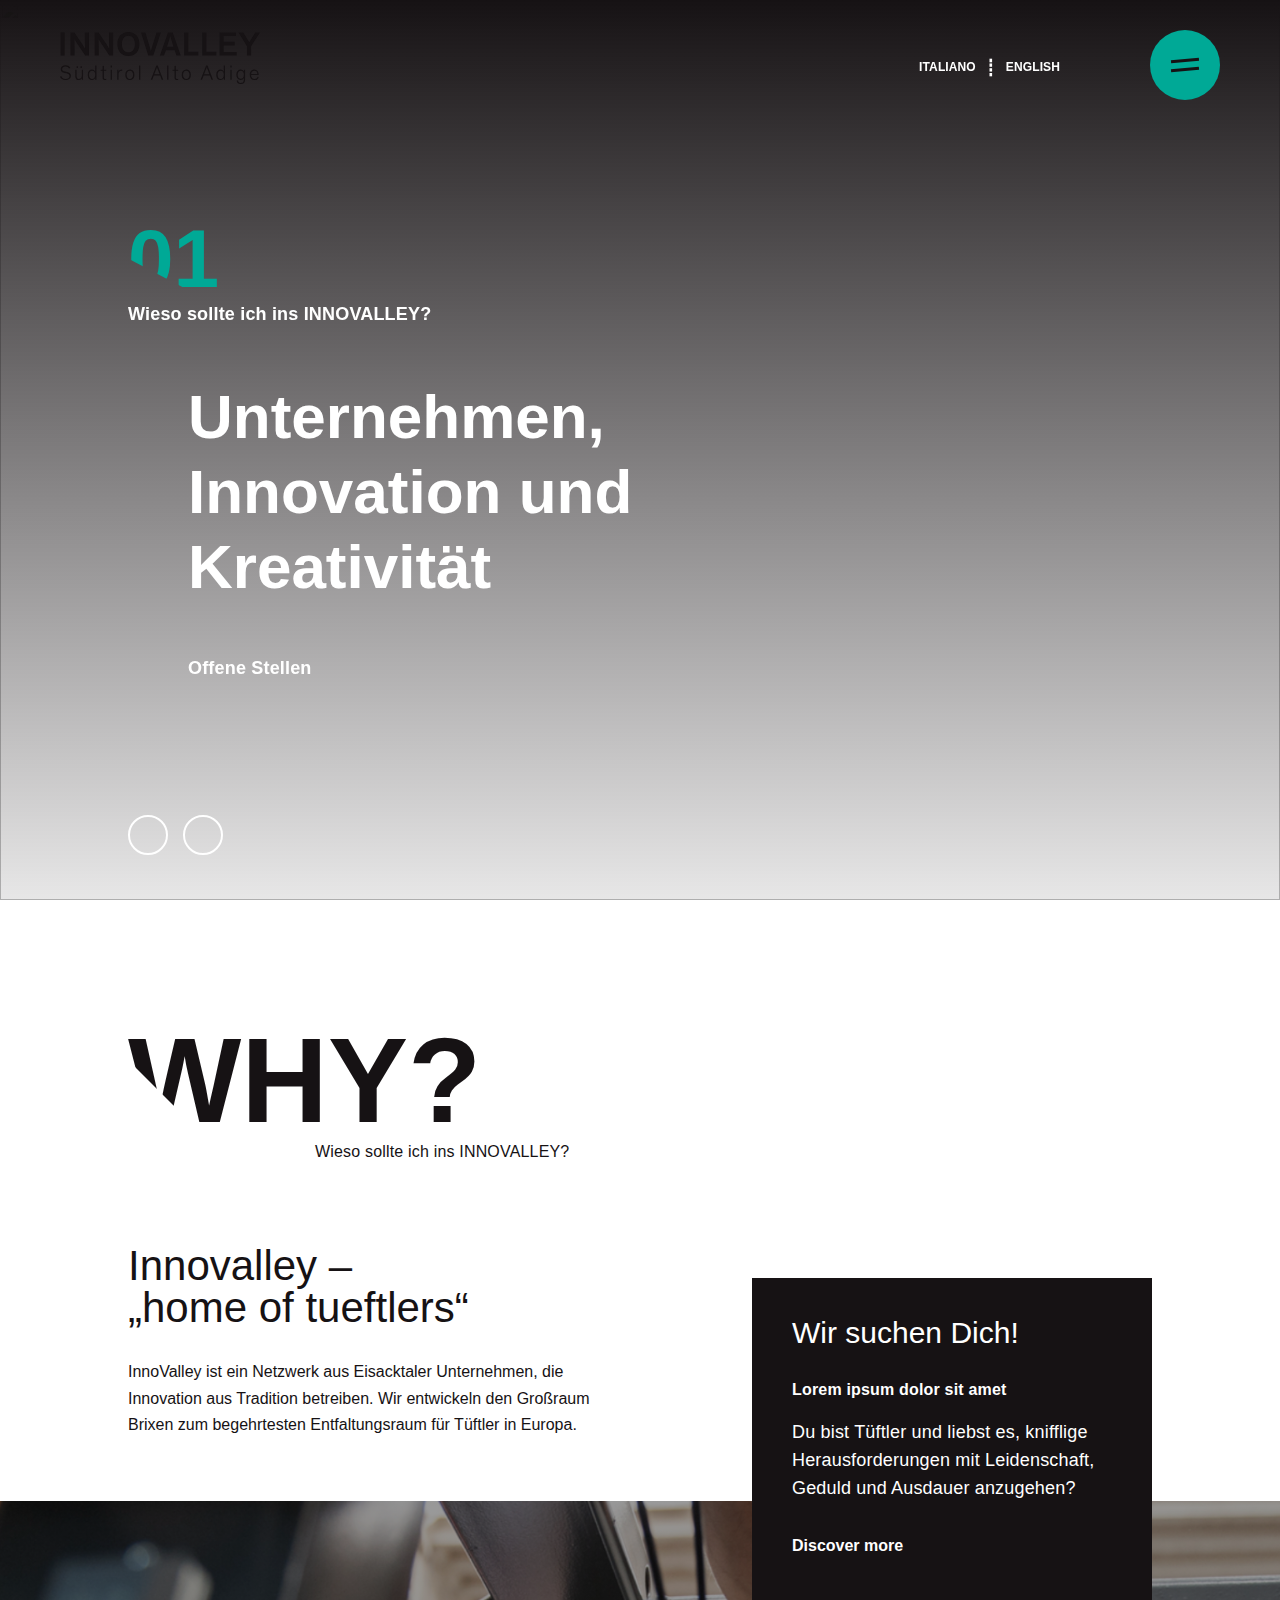
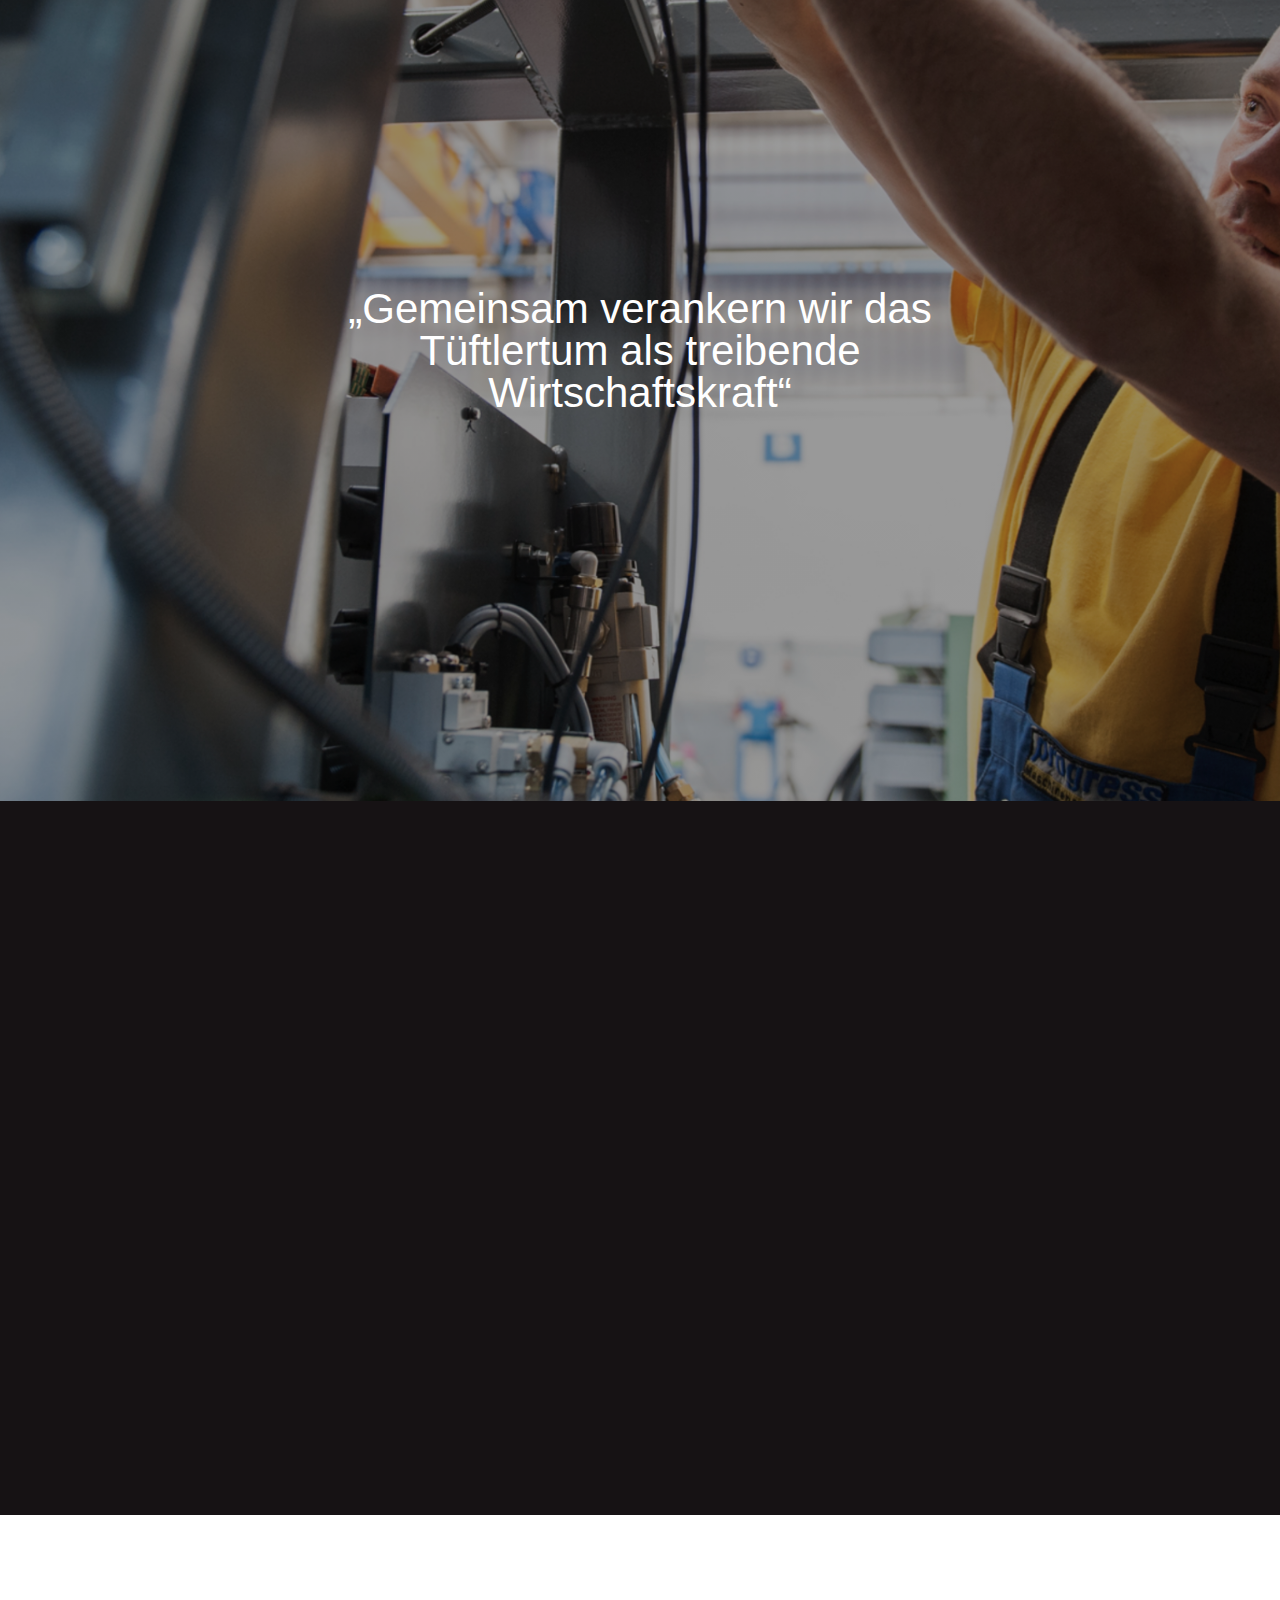
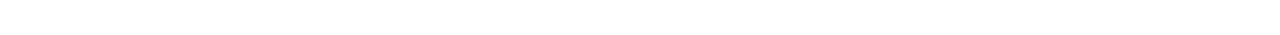
==== commit f17207f7: "update hmoe apge" ====
--- a/index.html
+++ b/index.html
@@ -180,30 +180,189 @@
             </div>
           </div>
 
-          <div id="header-count d-md-none"></div>
+          <div id="header-count" class="d-md-none" ></div>
      </div>
       
   </section>
   
 
-  <section>
-    <pre>
-
-
-
-
-
-
-
-
-
-
-
-
-    </pre>
+  <section class="why-second mt-200" >
+    <div class="content-exl">
+        <div class="row">
+          <div class="col-12 col-md-6">
+            <h1>WHY?</h1>
+            <span class="d-inline-block">Wieso sollte ich ins INNOVALLEY?</span>
+
+            <h3>Innovalley –  <br>
+              „home of tueftlers“</h3>
+              <p>InnoValley ist ein Netzwerk aus Eisacktaler Unternehmen, die Innovation aus Tradition betreiben.
+                Wir entwickeln den Großraum Brixen zum begehrtesten Entfaltungsraum für Tüftler in Europa.</p>
+          </div>
+        </div>
+    </div>
   </section>
-
- 
+<div class="home-black-box">
+  <div class="black-box-section">
+    <div class="content-exl">
+        <div class="row">
+             <div class="d-flex justify-content-end">
+                <div class="inner-box">
+                    <h4>Wir suchen Dich! </h4>
+                    <p class="subtitle fw-bold" >Lorem ipsum dolor sit amet</p>
+                    <p class="pera" >Du bist Tüftler und liebst es, knifflige Herausforderungen mit Leidenschaft, Geduld und Ausdauer anzugehen?  </p>
+                    <a class="arrow-link text-decoration-none d-flex align-items-center" href="">
+                        <span>Discover more</span>
+                        <i class="fa-light fa-arrow-right-long"></i>
+                    </a>
+                </div>
+             </div>
+        </div>
+    </div>
+ </div>
+</div>
+
+
+ <section class="why-thard d-flex justify-content-center align-items-center text-center">
+      <h3>„Gemeinsam verankern wir das <br> Tüftlertum als treibende <br> Wirtschaftskraft“</h3>
+ </section>
+
+
+ <section id="what" class="scroll-section">
+  <div class="what-cards opacity">
+      <div class="what-card what-card-header">
+          <div class="title">
+              <div class="h1 moveright">INNOVALLEY</div>
+              <div class="h6 moveleft">Entdecke unsere Services</div>
+          </div>
+          <div id="what-count"></div>
+
+      </div>
+
+      <div class="slick-what">
+          <div class="what-card">
+              <div class="what-card-content">
+                  <div class="h4">careers</div>
+                  <div class="h6">join, work and enjoy</div>
+                  <p> INNOVALLEY ist Matchmaker  </p> 
+                  <p class="what-pera" > INNOVALLEY ist die optimale Schnittstelle zwischen Tueft-ler:innen und innovativen Unter-nehmen!</p>
+                
+                  <div class="arrow-icon fw-bold ">
+                    <a href="">  <span class="offene">Discover more </span> <i class="fa-regular fa-arrow-right-long"></i> </a>
+                  </div>
+                      
+              </div>
+              <img src="images/home_carousel/1.png" alt="">
+              <div class="what-card-image">
+                  <picture data-alt=""
+                      data-default-src="images/home_carousel/1.png">
+                      <source media="(max-width: 600px)"
+                          data-srcset="images/home_carousel/1.png"
+                          type="image/jpeg/png" />
+                      <source
+                          data-srcset="images/home_carousel/1.png" />
+                      <img class="lazyload" alt="" title=""
+                          src="images/home_carousel/1.png"
+                          data-src="images/home_carousel/1.png" />
+                  </picture>
+
+              </div>
+          </div>
+
+
+          <div class="what-card">
+              <div class="what-card-content">
+                  <div class="h4">welcome</div>
+                  <div class="h6">study, experiment and grow</div>
+                  <p> INNOVALLEY ist Matchmaker  </p> 
+                  <p class="what-pera" > INNOVALLEY ist die optimale Schnittstelle zwischen Tueft-ler:innen und innovativen Unter-nehmen!</p>
+                
+                  <div class="arrow-icon fw-bold ">
+                    <a href="">  <span class="offene">Discover more </span> <i class="fa-regular fa-arrow-right-long"></i> </a>
+                  </div>
+              </div>
+              <div class="what-card-image">
+                  <picture data-alt=""
+                      data-default-src="images/home_carousel/2.png">
+                      <source media="(max-width: 600px)"
+                          data-srcset="images/home_carousel/2.png" />
+                      <source
+                          data-srcset="images/home_carousel/2.png"
+                          type="image/jpeg/png" />
+                      <img class="lazyload" alt="" title=""
+                          src="images/home_carousel/2.png"
+                          data-src="images/home_carousel/2.png" />
+                  </picture>
+
+              </div>
+          </div>
+
+
+          <div class="what-card">
+              <div class="what-card-content">
+                  <div class="h4">education</div>
+                  <div class="h6">develop, implement and launch</div>
+                  <p> INNOVALLEY ist Matchmaker  </p> 
+                  <p class="what-pera" > INNOVALLEY ist die optimale Schnittstelle zwischen Tueft-ler:innen und innovativen Unter-nehmen!</p>
+                
+                  <div class="arrow-icon fw-bold ">
+                    <a href="">  <span class="offene">Discover more </span> <i class="fa-regular fa-arrow-right-long"></i> </a>
+                  </div>
+              </div>
+              <div class="what-card-image">
+                  <picture data-alt=""
+                      data-default-src="images/home_carousel/3.png">
+                      <source media="(max-width: 600px)"
+                          data-srcset="images/home_carousel/3.png"
+                          type="image/jpeg/png" />
+                      <source
+                          data-srcset="images/home_carousel/3.png"
+                          type="image/jpeg/png" />
+                      <img class="lazyload" alt="" title=""
+                          src="images/home_carousel/3.png"
+                          data-src="images/home_carousel/3.png" />
+                  </picture>
+
+              </div>
+          </div>
+
+
+          <div class="what-card">
+              <div class="what-card-content">
+                  <div class="h4">innovation</div>
+                  <div class="h6">network and shape the future</div>
+                  <p> INNOVALLEY ist Matchmaker  </p> 
+                  <p class="what-pera" > INNOVALLEY ist die optimale Schnittstelle zwischen Tueft-ler:innen und innovativen Unter-nehmen!</p>
+                
+                  <div class="arrow-icon fw-bold ">
+                    <a href="">  <span class="offene">Discover more </span> <i class="fa-regular fa-arrow-right-long"></i> </a>
+                  </div>
+              </div>
+              <div class="what-card-image">
+                  <picture data-alt=""
+                      data-default-src="images/home_carousel/4.png">
+                      <source media="(max-width: 600px)"
+                          data-srcset="images/home_carousel/4.png"
+                          type="image/jpeg/png" />
+                      <source
+                          data-srcset="images/home_carousel/4.png"
+                          type="image/jpeg/png" />
+                      <img class="lazyload" alt="" title=""
+                          src="images/home_carousel/4.png"
+                          data-src="images/home_carousel/4.png" />
+                  </picture>
+
+              </div>
+          </div>
+
+
+      </div>
+  </div>
+</section>
+
+
+<section class="home-news-section mt-200 mb-200">
+
+</section>
 
       <!-- jquery -->
       <script src="js/jquery.min.js"></script>
--- a/css/style.css
+++ b/css/style.css
@@ -20,7 +20,11 @@
     margin-bottom: 0px;
     display: inline-block;
 }
-
+.why-second h1{
+    font-size: 180px;
+    font-weight: 700;
+    display: block;
+}
 h2,
 .h2 {
     font-size: 90px;
@@ -212,6 +216,7 @@
     position: absolute;
     width: 100%;
     top: 0;
+    z-index: 10;
 
 }
 
@@ -817,7 +822,10 @@
 #header-count {
     position: absolute;
     width: 100%;
-    top: 200px
+    bottom: 48px;
+    text-align: center;
+    right: 0;
+    left: 0;
 }
 
 .slick-slider {
@@ -1646,7 +1654,6 @@
 /* =============================home page ================================== */
 
 #why {
-  
     height: 100vh;
     position: relative;
   
@@ -1726,7 +1733,11 @@
 #why .header-text-slider {
     /* position: relative;
     margin-top: 114px; */
-    max-width: 90%
+    max-width: 100%;
+    height: 100vh;
+    display: flex;
+    justify-content: center;
+    align-items: center;
 }
 
 #why .header-text-slider h4 {
@@ -1738,7 +1749,7 @@
 }
 #why .slick-header-text .prev-arrow {
     position: absolute;
-    top: 660px;
+    bottom: 22%;
     /* left: 36px; */
     border: 2px solid #fff;
     display: flex;
@@ -1748,14 +1759,16 @@
 
 #why .slick-header-text .next-arrow {
     position: absolute;
-    top: 660px;
+    bottom: 22%;
     left: 63px;
     border: 2px solid #fff;
     display: flex;
     justify-content: center;
     align-items: center;
 }
-
+.slick-dotted.slick-slider {
+    margin-bottom: 0px !important;
+}
 @media only screen and (max-width:1400px) {
    
     #why {
@@ -1763,9 +1776,6 @@
         position: relative;
         padding: 0;
         overflow: hidden
-    }
-    #why h1{
-        color: #fff;
     }
  
     /* #why .header-image-container {
@@ -1793,14 +1803,14 @@
         width: 100vw;
         height: 100vh;
     }
-
+/* 
     #why #header-count {
         position: relative;
         width: auto;
         top: auto;
         padding-left: 36px;
         margin: 30px 0
-    }
+    } */
 
     /* #why .header-text-slider {
         margin-top: 0;
@@ -1850,4 +1860,241 @@
     } */
 
 
-}+}
+.home-black-box .inner-box h4{
+    margin-left: -30px;
+}
+.why-second  span{
+    line-height: 1.56;
+    letter-spacing: 0.18px;
+    padding-left: 187px;
+}
+.why-second h3{
+    margin-top: 125px;
+    margin-bottom: 30px;
+}
+.why-second p{
+    font-weight: 300;
+    line-height: 1.67;
+}
+.why-thard{
+    background: linear-gradient(rgba(0, 0, 0, 0.4), rgba(0, 0, 0, 0.4)), url('../images/banner/why-thard.png');
+    height: 100vh;
+    background-position: center;
+    background-repeat: no-repeat;
+    background-size: cover;
+    color: #fff;
+    margin-top: -360px;
+}
+
+
+
+#what {
+    position: relative;
+    height: 714px;
+    background-color: #161214;
+    max-width: 100vw;
+    overflow: hidden
+}
+
+@media only screen and (max-width:800px) {
+    #what {
+        height: 100%;
+        background-color: #fff
+    }
+}
+
+#what .what-cards {
+    width: 100%
+}
+
+#what .what-cards .what-card-header {
+    background: #161214;
+    width: 15% !important
+}
+
+#what .what-cards .what-card-header #what-count {
+    display: none
+}
+
+#what .what-cards .what-card-header .title {
+    position: absolute;
+    top: 50%;
+    left: 50%;
+    transform: translateY(-50%) translateX(-50%) rotate(-90deg)
+}
+
+#what .what-cards .what-card-header .title * {
+    color: #fff
+}
+
+#what .what-cards .what-card-header .title .h1 {
+    clip-path: polygon(0 0, 100% 0, 100% 100%, 110px 100%, 0 20px);
+    font-size: 90px;
+    line-height: 1;
+}
+
+#what .what-cards .what-card-header .title .h6 {
+    margin-left: 110px;
+    font-size: 18px;
+    letter-spacing: 0.18px;
+}
+
+@media only screen and (max-width:1600px) {
+    #what .what-cards .what-card-header {
+        width: 18% !important
+    }
+}
+
+@media only screen and (max-width:900px) {
+    #what .what-cards .what-card-header {
+        width: 20% !important
+    }
+}
+
+@media only screen and (max-width:800px) {
+    #what .what-cards .what-card-header {
+        width: 100% !important;
+        height: auto !important;
+        padding: 46px 36px
+    }
+
+    #what .what-cards .what-card-header .title {
+        position: relative;
+        top: auto;
+        left: auto;
+        transform: none
+    }
+
+    #what .what-cards .what-card-header .title .h2 {
+        clip-path: polygon(0 0, 100% 0, 100% 100%, 110px 100%, 0 20px);
+        font-size: 48px
+    }
+
+   
+
+    #what .what-cards .what-card-header #what-count {
+        display: block;
+        margin-top: 34px;
+        text-align: center;
+    }
+
+    #what .what-cards .what-card-header #what-count .slick-count * {
+        color: #fff
+    }
+}
+
+#what .what-cards .what-card {
+    position: relative;
+    width: 21.25%;
+    float: left;
+    height: 714px;
+    overflow: hidden
+}
+
+#what .what-cards .what-card:nth-of-type(2) .what-card-content {
+    background-color: #161214
+}
+
+#what .what-cards .what-card:nth-of-type(2) .what-card-content .h4 {
+    clip-path: polygon(0 0, 100% 0, 100% 100%, 40px 100%, 0 20px)
+}
+
+#what .what-cards .what-card .what-card-content {
+    padding: 29px 65px;
+    position: absolute;
+    transition: all .3s ease-in-out;
+    bottom: calc(-100% + 120px);
+    width: 100%;
+    height: 100%;
+    z-index: 5;
+    background-color:#161214;
+}
+
+#what .what-cards .what-card .what-card-content * {
+    color: #fff;
+    letter-spacing: 0.18px;
+}
+
+#what .what-cards .what-card .what-card-content .h4 {
+    margin-bottom: 70px;
+    margin-left: 0;
+    font-weight: 700;
+    transition: all .3s ease-in-out
+}
+
+#what .what-cards .what-card .what-card-content .h6 {
+    margin-bottom: 60px;
+    text-transform: uppercase;
+    font-size: 20px;
+    letter-spacing: 0.2px;
+}
+
+#what .what-cards .what-card .what-card-content p {
+    line-height: 28px;
+    letter-spacing: 0.18px;
+}
+#what .what-cards .what-card .what-card-content .what-pera {
+    font-weight: 300 !important;
+    margin-top: 30px;
+    margin-bottom: 100px;
+   
+}
+
+#what .what-cards .what-card .what-card-image {
+    width: 100%;
+    height: 100%
+}
+
+#what .what-cards .what-card .what-card-image img {
+    position: absolute;
+    left: 0;
+    z-index: 0;
+    top: 0;
+    width: 100%;
+    height: 100%;
+    object-fit: cover
+}
+
+#what .what-cards .what-card .what-card-image:after {
+    content: "";
+    background: #161214;
+    opacity: .5;
+    width: 100%;
+    height: 100%;
+    position: absolute;
+    left: 0;
+    top: 0
+}
+
+#what .what-cards .what-card:hover .what-card-content {
+    bottom: 0;
+    padding-top: 65px;
+    background-color: #161214;
+    transition: all .5s ease-in-out
+}
+
+#what .what-cards .what-card:hover .what-card-content .h4 {
+    margin-left: -39px;
+    transition: all .5s ease-in-out .2s
+}
+
+@media only screen and (max-width:800px) {
+    #what .what-cards .what-card {
+        width: 100% !important;
+        float: none;
+        height: 577px
+    }
+
+    #what .what-cards .what-card p {
+        line-height: 18px !important
+    }
+
+    #what .what-cards .what-card .h6 {
+        margin-bottom: 30px !important
+    }
+    #what .what-cards .what-card .what-card-content .h4 {
+        font-size: 36px;
+        /* margin-bottom: 24px; */
+    }
+}
--- a/css/brackpoint.css
+++ b/css/brackpoint.css
@@ -42,6 +42,13 @@
       .news-text-slider .prev-arrow{
           bottom: -80px;
       }
+      #why .slick-header-text .prev-arrow{
+        bottom: 14%;
+     
+    }
+    #why .slick-header-text .next-arrow{
+        bottom: 14%;
+    }
 }
 /* ========================================== s2000 =========================================== */
 @media (max-width:2000px){
@@ -55,7 +62,10 @@
     /* .container-xxl, .container-fluid, .container-xl, .container-lg, .container-md, .container-sm, .container{
         max-width: 1776px;
     } */
-
+    .content-exl{
+        max-width: 1600px;
+        margin: auto;
+    }
      .banner-head .inner-contnet h3{
         margin-top: 40px;
     }
@@ -90,6 +100,12 @@
     /* .container-xxl, .container-fluid, .container-xl, .container-lg, .container-md, .container-sm, .container{
         max-width: 1476px;
     } */
+
+    .content-exl{
+        max-width: 1400px;
+        margin: auto;
+    }
+    
     .mt-245{
         margin-top: 200px;
     }
@@ -153,6 +169,16 @@
     }
     .job-box .arrow-icon .offene{
         margin-right: 10px;
+    }
+    .why-thard{
+        margin-top: -260px;
+    }
+    .why-second h1{
+        font-size: 170px;
+        line-height: 173px;
+    }
+    .home-black-box .inner-box h4{
+        margin-left: -0px;
     }
 }
 
@@ -169,6 +195,12 @@
     /* .container-xxl, .container-fluid, .container-xl, .container-lg, .container-md, .container-sm, .container{
         max-width: 1320px;
     } */
+
+    .content-exl{
+        max-width: 1200px;
+        margin: auto;
+    }
+
     .mt-245{
         margin-top: 180px;
     }
@@ -225,10 +257,64 @@
         margin-left: 120px;
         max-width: 600px;
     }
+     /* home page */
+     .prev-arrow {
+        height: 40px;
+        width: 40px;
+        
+    }
+        .next-arrow {
+            height: 40px;
+            width: 40px;
+            
+        }
+        #why h1{
+            font-size: 82px;
+            line-height: 82px;
+        }
+        #why .header-content p{
+            font-size: 62px;
+            line-height: 75px;
+            margin-left: 60px;
+            margin-top: 50px;
+            margin-bottom: 50px;
+           }
+        #why .header-content .arrow-icon a{
+            margin-left: 60px;
+        }
+        #why .slick-header-text .prev-arrow{
+            bottom: 13%;
+            right: auto;
+            top: auto;
+            left: 0%;
+        }
+        #why .slick-header-text .next-arrow{
+            bottom: 13%;
+            right: auto;
+            top: auto;
+            left: 55px;
+        }
+        #why .fa-light {
+            font-size: 22px;
+        }
+        .why-second h1{
+            font-size: 160px;
+            line-height: 160px;
+        }
+        .why-second h3{
+            margin-top: 100px;
+        }
+        #what .what-cards .what-card-header .title .h1 {
+            font-size: 80px;
+        }
 
 }
 /* ========================================== s1400 =========================================== */
 @media (max-width:1400px){
+    .content-exl{
+        max-width: 1024px;
+        margin: auto;
+    }
     .mt-245{
         margin-top: 160px;
     }
@@ -278,9 +364,30 @@
         margin-left: 80px;
         max-width: 500px;
     }
+    #why .slick-header-text .prev-arrow{
+        bottom: 5%;
+    }
+    #why .slick-header-text .next-arrow{
+        bottom: 5%;
+       
+    }
+    .why-second h1{
+        font-size: 120px;
+        line-height: 120px;
+    }
+    .why-second h3{
+        margin-top: 80px;
+    }
+    #what .what-cards .what-card-header .title .h1 {
+        font-size: 70px;
+    }
 }
 /* ========================================== s1200 =========================================== */
 @media (max-width:1200px){
+    .content-exl{
+        max-width: 850px;
+        margin: auto;
+    }
     .mt-245{
         margin-top: 130px;
     }
@@ -301,21 +408,21 @@
     }
     h1, .h1{
         font-size: 60px;
-        line-height: 60px;
+        line-height: 69px;
     }
     h2, .h2{
         font-size: 48px;
-       line-height: 48px;
+       line-height: 50px;
     }
     h3 , .h3{
         font-size: 32px;
-        line-height: 32px;
+        line-height: 39px;
     }
     h4, .h4{
         font-size: 24px;
         margin-top: 0px;
         margin-bottom: 0px;
-        line-height: 24px;
+        line-height: 30px;
     }
     h5, .h5{
         font-size: 20px;
@@ -359,10 +466,63 @@
     .card-section .card-img{
         width: 100%;
     }
-   
+    /* home page */
+    .prev-arrow {
+        height: 40px;
+        width: 40px;
+        
+    }
+        .next-arrow {
+            height: 40px;
+            width: 40px;
+            
+        }
+        #why h1{
+            font-size: 72px;
+            line-height: 72px;
+        }
+        #why .header-content p{
+            font-size: 42px;
+            line-height: 49px;
+            margin-left: 40px;
+            margin-top: 35px;
+            margin-bottom: 35px;
+           }
+        #why .header-content .arrow-icon a{
+            margin-left: 40px;
+        }
+        #why .slick-header-text .prev-arrow{
+            bottom: 10%;
+            
+        }
+        #why .slick-header-text .next-arrow{
+            bottom: 10%;
+        }
+        #why .fa-light {
+            font-size: 20px;
+        }
+        .why-second h1{
+            font-size: 80px;
+            line-height: 93px;
+        }
+        .why-second h3{
+            margin-top: 60px;
+            margin-bottom: 25px;
+        }
+        .why-second span {
+            padding-left: 80px;
+            font-size: 14px;
+        }
+        #what .what-cards .what-card-header .title .h1 {
+            font-size: 60px;
+        }
 }
 /* ========================================== s992 =========================================== */
 @media (max-width:992px){
+    .content-exl{
+        max-width: 700px;
+        margin: auto;
+    }
     .mt-245{
         margin-top: 100px;
     }
@@ -382,7 +542,10 @@
         max-width: 164px;
     }
 
+   /* ============= home page ========= */
+
    
+
     /* =============about page================ */
     .banner-head .inner-contnet{
         margin-right: 20px;
@@ -460,8 +623,20 @@
         letter-spacing: 0.12px;
         padding: 17px 18px;
     }
-
-
+    .why-second h1{
+        font-size: 70px;
+        line-height: 83px;
+    }
+    .why-second h3{
+        margin-top: 70px;
+    }
+    .why-thard {
+        margin-top: -300px;
+    }
+    #what .what-cards .what-card-header .title .h6 {
+        margin-left: 78px;
+        
+    }
 }
 /* ========================================== s768 =========================================== */
 @media (max-width:768px){
@@ -484,6 +659,57 @@
     .mb-100{
         margin-bottom: 60px;
     }
+    .humbermenu-section{
+        right: 36px;
+    }
+    .content-exl {
+        max-width: 100%;
+        margin: auto;
+        padding-right: 36px;
+        padding-left: 36px;
+    }
+    #why h1{
+        font-size: 60px;
+        line-height: 60px;
+    }
+    #why .header-content p{
+        font-size: 32px;
+        line-height: 39px;
+        margin-left: 15px;
+        margin-top: 30px;
+        margin-bottom: 30px;
+    }
+    #why .header-text-slider-item span{
+        font-size: 12px;
+        line-height: 1;
+        letter-spacing: 0.12px;
+    }
+    #why .header-content .arrow-icon a{
+        margin-left: 15px;
+    }
+    #why .slick-header-text .next-arrow{
+        bottom: 42px;
+        right: 0%;
+        top: auto;
+        left: auto;
+    }
+    #why .slick-header-text .prev-arrow{
+        bottom: 42px;
+        right: auto;
+        top: auto;
+        left: 0%;
+    }
+    #why .prev-arrow{
+        width: 36px;
+        height: 36px;
+    }
+    #why .next-arrow{
+        width: 36px;
+        height: 36px;
+    }
+    #why .fa-light {
+        font-size: 16px;
+    }
     .content-block{
         padding-right:36px;
         padding-left: 36px;
@@ -517,7 +743,7 @@
     }
   
     .menu-section .site-logo img{
-        max-width: 154px;
+        max-width: 158px;
     }
     .navigation a{
         color: #fff;
@@ -543,7 +769,7 @@
          height: 2.4px;
     }
     .menu-section {
-        padding: 27px 36px 0px 27px;
+        padding: 30px 36px 0px 36px;
     }
     .banner-head{
         height: auto;
@@ -739,6 +965,34 @@
     .footer-section .logo-box img{
         width: 72%;
     }
+    .why-thard{
+        margin-top: 0px;
+    }
+    .why-second h1{
+        font-size: 60px;
+        line-height: 73px;
+    }
+    .why-second span{
+        font-size: 14px;
+        line-height: 18px;
+        letter-spacing: 0.12px;
+        padding-left: 75px;
+    }
+    .why-second h3{
+        margin-top: 60px;
+        margin-bottom: 20px;
+    }
+    .why-second{
+        margin-bottom: 60px;
+    }
+    #what .what-cards .what-card-header .title .h1 {
+        font-size: 48px;
+    }
+    #what .what-cards .what-card-header .title .h6 {
+       font-size: 12px;
+       line-height: 14px;
+       letter-spacing: 0.12px;
+    }
 }
 /* ========================================== s576 =========================================== */
 @media (max-width:576px){
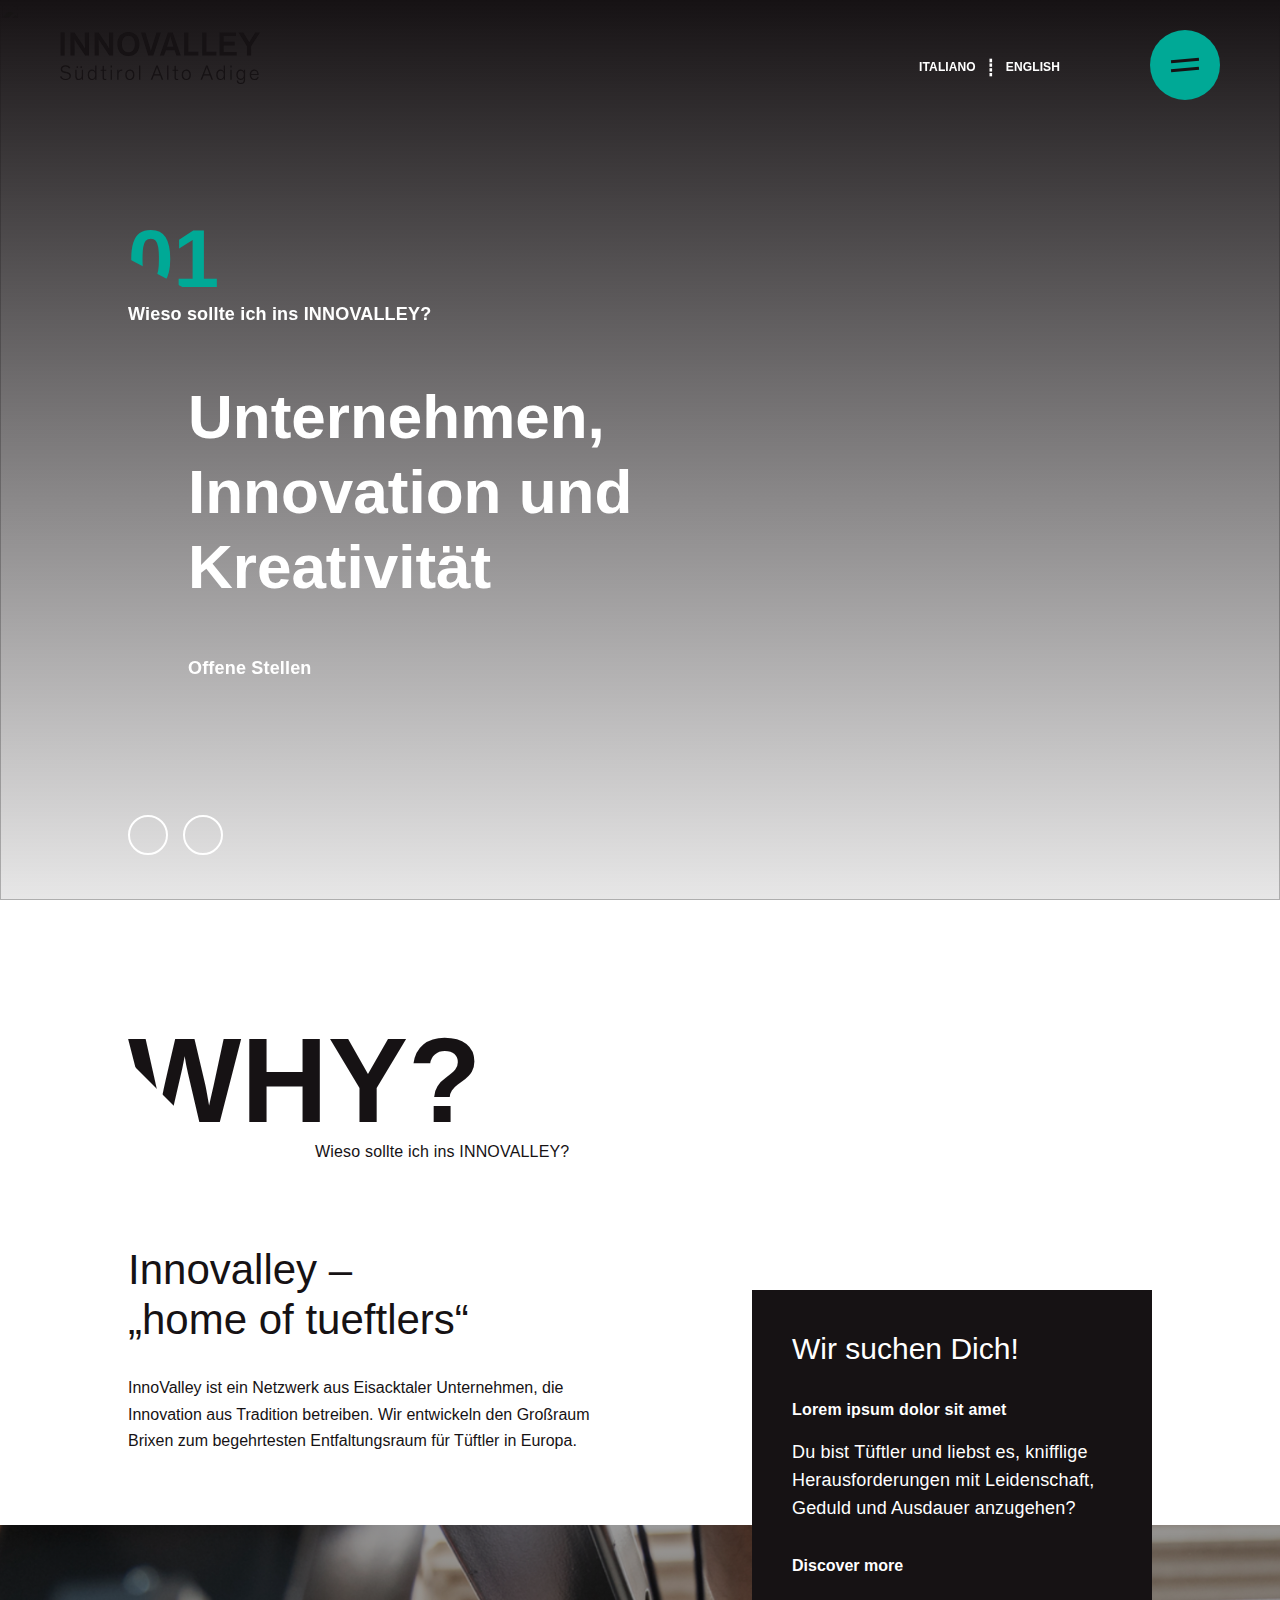
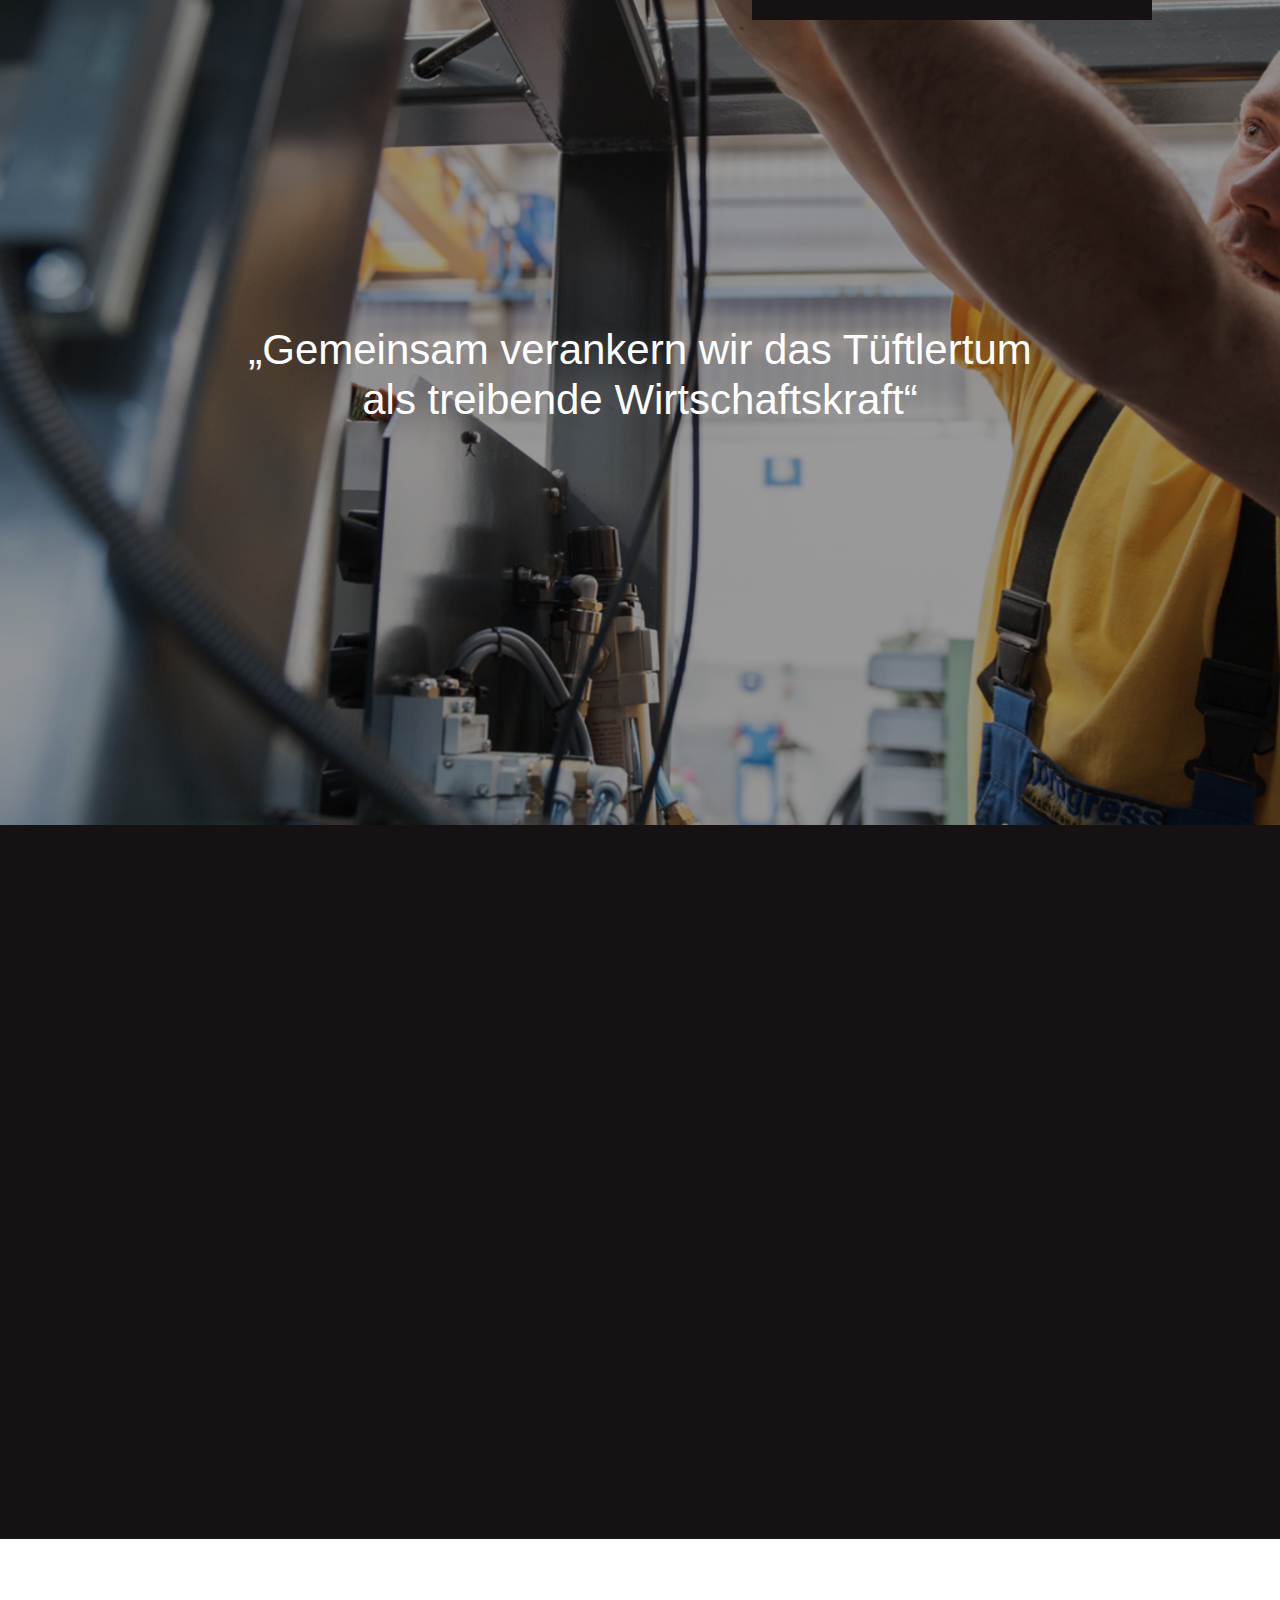
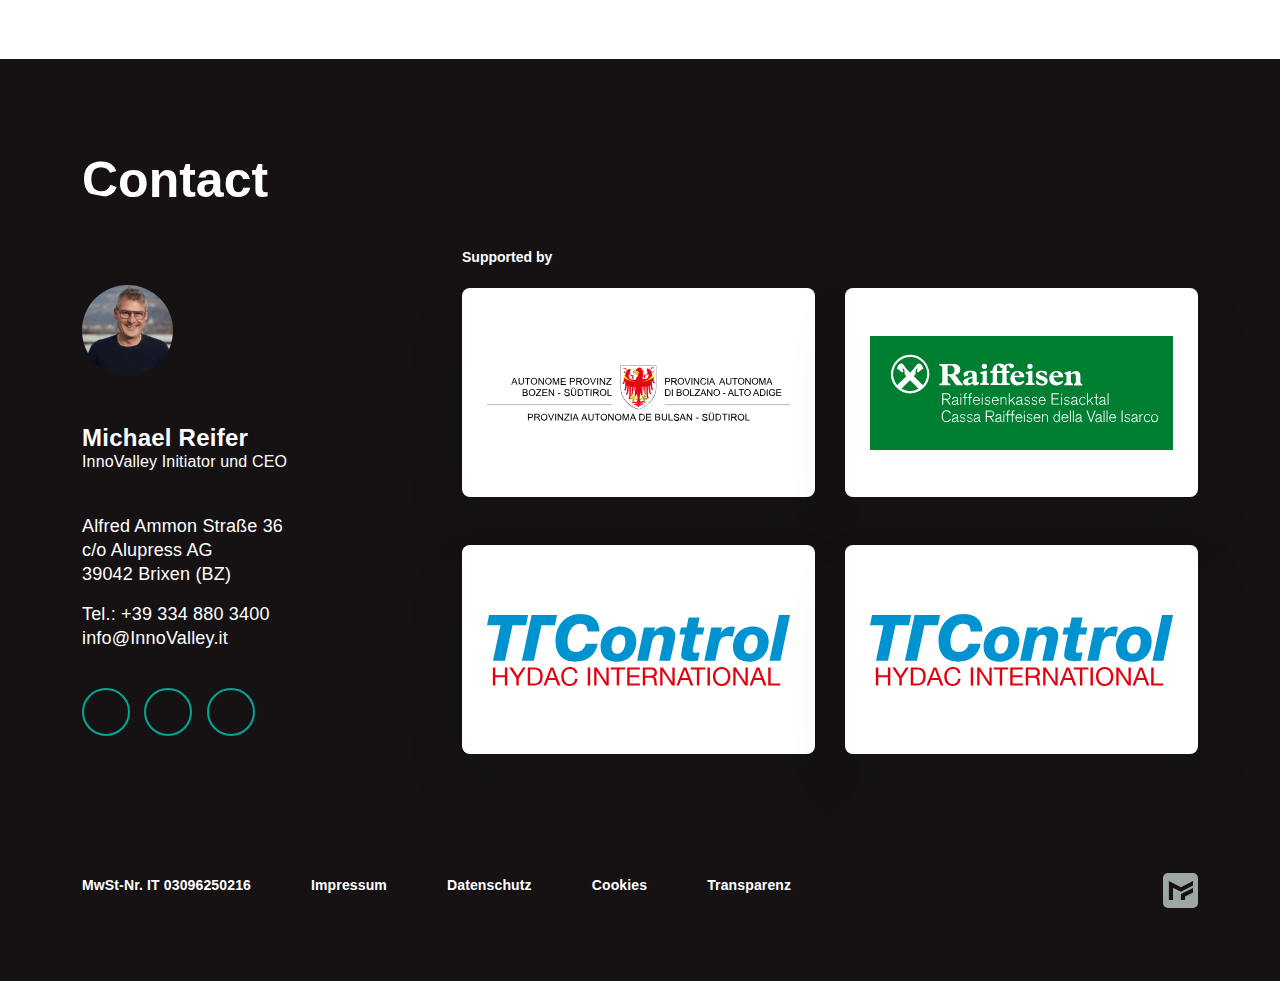
==== commit 917ae1d5: "update welcom" ====
--- a/index.html
+++ b/index.html
@@ -223,13 +223,13 @@
 
 
  <section class="why-thard d-flex justify-content-center align-items-center text-center">
-      <h3>„Gemeinsam verankern wir das <br> Tüftlertum als treibende <br> Wirtschaftskraft“</h3>
+      <h3>„Gemeinsam verankern wir das Tüftlertum als treibende Wirtschaftskraft“</h3>
  </section>
 
 
  <section id="what" class="scroll-section">
   <div class="what-cards opacity">
-      <div class="what-card what-card-header">
+      <div class="what-card what-card-header text-center text-md-start">
           <div class="title">
               <div class="h1 moveright">INNOVALLEY</div>
               <div class="h6 moveleft">Entdecke unsere Services</div>
@@ -364,6 +364,126 @@
 
 </section>
 
+
+<!-- ===========================footer section ============================= -->
+<div class="contact-mobile-info d-md-none text-center">
+    <div class="container">
+        <div class="title ">
+             
+            <h2 class="h2">Contact</h2>
+        </div>
+        <div class="row">
+            <div class=" col-12">
+                <div class="contact-part">
+                  <div> <img src="images/contact-profile.png" alt=""></div>
+                    <div >
+                        <div class="contact-title" >
+                            <h5>Michael Reifer</h5>
+                             <p>InnoValley Initiator und CEO</p>
+                        </div>
+                        <div class="address">
+                            <p>Alfred Ammon Straße 36  <br>
+                                c/o Alupress AG <br>
+                                39042 Brixen (BZ) </p>
+                        </div>
+                        <div class="inner-contact">
+                            <a href="">Tel.: +39 334 880 3400</a>
+                            <a href="">info@InnoValley.it</a>
+                        </div>
+                        <div class="social-link">
+                            <ul class="list-inline" >
+                                <li class="list-inline-item" ><a href=""><i class="fa-brands fa-facebook-f"></i> </a></li>
+                                <li class="list-inline-item" ><a href=""><i class="fa-brands fa-instagram"></i> </a></li>
+                                <li class="list-inline-item" ><a href=""><i class="fa-brands fa-linkedin-in"></i> </a></li>
+                            </ul>
+                        </div>
+                    </div>
+                </div>
+            </div>
+          
+        </div>
+    </div>
+</div>
+<div class="footer-section">
+    <div class="container">
+        <div class="title d-none d-md-block">
+         
+            <h2 class="h2">Contact</h2>
+        </div>
+        <div class="row">
+            <div class="d-none d-md-block col-md-5 col-lg-4">
+                <div class="contact-part d-flex  flex-column flex-xxl-row">
+                  <div> <img class="mt-xxl-3" src="images/contact-profile.png" alt=""></div>
+                    <div >
+                        <div class="contact-title" >
+                            <h5>Michael Reifer</h5>
+                             <p>InnoValley Initiator und CEO</p>
+                        </div>
+                        <div class="address">
+                            <p>Alfred Ammon Straße 36  <br>
+                                c/o Alupress AG <br>
+                                39042 Brixen (BZ) </p>
+                        </div>
+                        <div class="inner-contact">
+                            <a href="">Tel.: +39 334 880 3400</a>
+                            <a href="">info@InnoValley.it</a>
+                        </div>
+                        <div class="social-link">
+                            <ul class="list-inline" >
+                                <li class="list-inline-item" ><a href=""><i class="fa-brands fa-facebook-f"></i> </a></li>
+                                <li class="list-inline-item" ><a href=""><i class="fa-brands fa-instagram"></i> </a></li>
+                                <li class="list-inline-item" ><a href=""><i class="fa-brands fa-linkedin-in"></i> </a></li>
+                            </ul>
+                        </div>
+                    </div>
+                </div>
+            </div>
+            <div class="col-12 col-md-7 col-lg-8">
+                <span class="supportby" >Supported by</span>
+                <div class="row gx-5 gy-5 g-md-5 footer-logo">
+                    <div class="col-6 col-xxl-3">
+                        <div class="logo-box justify-content-center align-items-center d-flex">
+                            <img class="img-fluid" src="images/logo/logo-one.svg" alt="">
+                           </div>
+                    </div>
+                    <div class="col-6 col-xxl-3">
+                        <div class="logo-box justify-content-center align-items-center d-flex">
+                            <img class="img-fluid" src="images/logo/logo-two.svg" alt="">
+                           </div>
+                    </div>
+                    <div class="col-6 col-xxl-3">
+                        <div class="logo-box justify-content-center align-items-center d-flex">
+                            <img class="img-fluid" src="images/logo/logo-three.svg" alt="">
+                           </div>
+                    </div>
+                    <div class="col-6 col-xxl-3">
+                        <div class="logo-box justify-content-center align-items-center d-flex">
+                            <img class="img-fluid" src="images/logo/logo-three.svg" alt="">
+                           </div>
+                    </div>
+                </div>
+            </div>
+        </div>
+        <div class="bottom-footer">
+            <div class="w-100 d-flex flex-column flex-md-row justify-content-center justify-content-md-between">
+                <ul class="footer-menu text-center text-md-start d-flex flex-column flex-md-row list-unstyled" >
+                    <li class="footer-menu-item" ><a href="">MwSt-Nr. IT 03096250216 </a></li>
+                    <li class="footer-menu-item" ><a href=""> Impressum</a></li>
+                    <li class="footer-menu-item" ><a href=""> Datenschutz</a></li>
+                    <li class="footer-menu-item" ><a href=""> Cookies</a></li>
+                    <li class="footer-menu-item" ><a href=""> Transparenz</a></li>
+                </ul>
+                <div class="text-center footer-brand-logo" >
+                    <img src="images/logo/brand-logo.svg" alt="">
+                </div>
+            </div>
+        </div>
+    </div>
+</div>
+
+
+
+
       <!-- jquery -->
       <script src="js/jquery.min.js"></script>
       <!-- slick slider -->
--- a/css/style.css
+++ b/css/style.css
@@ -48,6 +48,7 @@
     font-size: 48px;
     margin-top: 0px;
     margin-bottom: 0px;
+   line-height: 58px;
 }
 
 h5,
@@ -376,22 +377,22 @@
     align-self: center;
     justify-self: center;
 }
-
+.content-box .arrow-icon{
+    margin-top: 60px;
+}
 .card-section .block-right {
     width: 53%;
     position: relative;
-    padding-bottom: 100px;
-    padding-top: 120px;
-}
-
-.content-right .book {
+}
+
+/* .content-right .book {
     position: absolute;
     width: 108px;
-}
+} */
 
 .card-section {
     background-color: #f2f2f2;
-    padding-top: 105px;
+    padding-top: 115px;
     padding-bottom: 95px;
 }
 
@@ -404,7 +405,7 @@
 }
 
 .card-section h2 {
-    margin-bottom: 120px;
+    margin-bottom: 110px;
 }
 
 .card-section p {
@@ -425,6 +426,8 @@
     box-shadow: 0 30px 60px 0 rgba(21, 18, 20, 0.1);
     background-color: #fff;
     border: none;
+    max-width: 543px;
+    padding-left: 20px;
 }
 
 .card-section .form-control::placeholder {
@@ -486,7 +489,7 @@
 /* =======================career page ==================== */
 /*  ==================================================================*/
 .job-section {
-    margin-top: 220px;
+    padding-top: 20px;
 }
 
 .job-section .job-box {
@@ -514,12 +517,12 @@
 }
 
 .job-section .job-box img {
-    width: 68.2%;
+    width: 70%;
     transition: all .3s;
 }
 
 .job-section .job-box:hover img {
-    width: 50.5%;
+    width: 60%;
 }
 
 .job-box .arrow-icon .offene {
@@ -528,7 +531,7 @@
 
 .job-section .job-box .arrow-icon {
     position: relative;
-    bottom: -40px;
+    bottom: -20px;
     right: 20px;
     opacity: 0;
 }
@@ -573,7 +576,59 @@
     line-height: 1.21;
 }
 
-
+.last-block{
+   
+}
+.last-block .content-right{
+   height: 1040px;
+}
+.last-block .content-right{
+    background: url('../images/welcome/last-block-bg.png') no-repeat center center;
+    background-size: cover;
+   
+}
+
+.last-block .inno-box span{
+    font-size: 18px;
+    line-height: 28px;
+    letter-spacing: 0.18px;
+    margin-left: 160px;
+    font-weight: bold;
+}
+.last-block .inno-box{
+    background-color: #161214;
+    transform: rotate(-90deg);
+    height: 377px;
+    width: 714px;
+   
+    position: absolute;
+    color: #fff;
+    left: -165px;
+    top: 350px;
+}
+
+.last-block .book{
+    width: 708px;
+    right: -123px;
+    position: absolute;
+    top: 134px;
+}
+.last-block .content-box {
+    max-width: 765px;
+    margin-left: 226px;
+}
+.content-block-ls .content-right {
+    width: 56.5%;
+    position: relative;
+}
+.content-block-ls .content-left {
+    width: 43.5%;
+    padding-right: 30px;
+}
+.content-block-ls .content-box h4{
+    font-weight: 300;
+    margin-bottom: 45px;
+}
 
 
 
@@ -1033,30 +1088,30 @@
 =======================================Innovation pages ======================= =============== ==========================================================================================
 ======================================== */
 
-#news {
+.news {
     position: relative;
     padding-top: 0;
     min-height: 800px;
     max-width: 100vw
 }
 
-#news .h2 {
-    margin-top: 60px;
-    margin-bottom: 60px;
+.news .h2 {
+    /* margin-top: 60px;
+    margin-bottom: 60px; */
     clip-path: polygon(0 0, 100% 0, 100% 100%, 80px 100%, 0 40px)
 }
-#news .h4{
+.news .h4{
     margin-bottom: 45px;
 }
 
-#news .news-image-container {
+.news .news-image-container {
     position: absolute;
     right: 0;
     bottom: 0;
     width: 43.5%
 }
 
-#news .news-image-container #news-count {
+.news .news-image-container .news-count {
     height: 130px;
     width: 306px;
     background-color: #161214;
@@ -1067,7 +1122,7 @@
     z-index: 2
 }
 
-#news .news-image-container #news-count .slick-count {
+.news .news-image-container .news-count .slick-count {
     position: absolute;
     top: 50%;
     left: 50%;
@@ -1075,30 +1130,30 @@
     transform: translateX(-50%) translateY(-50%)
 }
 
-#news .news-image-container #news-count .slick-count * {
+.news .news-image-container .news-count .slick-count * {
     color: #fff
 }
 
-#news .news-image-container #news-count .slick-count .slick-progress {
+.news .news-image-container .news-count .slick-count .slick-progress {
     background-color: #fff
 }
 
-#news .news-image-container img {
+.news .news-image-container img {
     height: 800px;
     width: 100%;
     object-fit: cover
 }
 
-#news .news-text-slider {
+.news .news-text-slider {
     width: 50%;
     position: relative
 }
 
-#news .news-text-slider h4 {
+.news .news-text-slider h4 {
     margin-bottom: 45px
 }
 
-#news .news-text-slider .mobile-news-trigger {
+.news .news-text-slider .mobile-news-trigger {
     cursor: pointer;
     display: none;
     font-family: Montserrat, sans-serif;
@@ -1107,35 +1162,35 @@
     margin-top: 30px;
 }
 
-#news .news-text-slider .mobile-news-trigger img {
+.news .news-text-slider .mobile-news-trigger img {
     margin-left: 10px;
     display: inline-block;
     vertical-align: middle
 }
 
-#news .news-text-slider .news-hidden {
+.news .news-text-slider .news-hidden {
     opacity: 1;
     max-height: 100%
 }
 
 @media only screen and (max-width:1000px) {
-    #news {
+    .news {
         min-height: auto;
-        padding-top: 60px
-    }
-
-    #news .h2 {
-        margin-bottom: 0;
+        /* padding-top: 60px */
+    }
+
+    .news .h2 {
+        /* margin-bottom: 0; */
         clip-path: polygon(0 0, 100% 0, 100% 100%, 80px 100%, 0 40px);
         transform: none !important;
         opacity: 1 !important
     }
 
-    #news .container {
+    .news .container {
         margin-top: 0
     }
 
-    #news .news-image-container {
+    .news .news-image-container {
         position: relative;
         right: auto;
         top: auto;
@@ -1144,14 +1199,14 @@
         margin-bottom: 30px
     }
 
-    #news .news-image-container img {
+    .news .news-image-container img {
         height: auto
     }
 
-    #news .news-image-container #news-count {
+    .news .news-image-container .news-count {
         height: auto;
         width: 100%;
-        margin: 38px 0;
+        margin: 20px 0px 30px;
         background-color: transparent;
         text-align: center;
         position: relative;
@@ -1161,7 +1216,7 @@
         text-align: left
     }
 
-    #news .news-image-container #news-count .slick-count {
+    .news .news-image-container .news-count .slick-count {
         position: relative;
         top: auto;
         left: auto;
@@ -1169,49 +1224,58 @@
         transform: none
     }
 
-    #news .news-image-container #news-count .slick-count * {
+    .news .news-image-container .news-count .slick-count * {
         color: #000
     }
 
-    #news .news-image-container #news-count .slick-count .slick-progress {
+    .news .news-image-container .news-count .slick-count .slick-progress {
         background-color: rgba(156, 167, 166, .1)
     }
 
-    #news .news-text-slider {
+    .news .news-text-slider {
         width: 100%;
         position: relative
     }
 
-    #news .news-text-slider h4 {
-        margin-bottom: 20px;
-        font-size: 28px;
+    .news .news-text-slider h4 {
+        margin-top: 30px;
+        margin-bottom: 30px;
+        font-size: 24px;
+        line-height: 29px;
+        font-weight: 300;
         overflow-wrap: break-word
     }
 
-    #news .news-text-slider .mobile-news-trigger {
+    .news .news-text-slider .mobile-news-trigger {
         display: inline-block;
         font-family: Montserrat, sans-serif;
         font-weight: 700;
         vertical-align: middle
     }
 
-    #news .news-text-slider .mobile-news-trigger img {
+    .news .news-text-slider .mobile-news-trigger img {
         margin-left: 10px;
         display: inline-block;
         vertical-align: middle
     }
 
-    #news .news-text-slider .news-hidden {
+    .news .news-text-slider .news-hidden {
         opacity: 0;
         max-height: 0;
         overflow: hidden;
         transition: all .3s ease-in-out
     }
 
-    #news .news-text-slider .news-hidden.active {
+    .news .news-text-slider .news-hidden.active {
         opacity: 1;
         max-height: 600px;
         transition: all .3s ease-in-out
+    }
+    .news .news-text-slider p{
+        font-size: 14px;
+        line-height: 24px;
+        font-weight: 300;
+
     }
 }
 
@@ -1297,7 +1361,20 @@
 .banner-head .downscrol:hover p {
     margin-bottom: 17px;
 }
-
+.banner-overlay{
+    position: relative;
+}
+.banner-overlay::after{
+    position: absolute;
+    content: '';
+    width: 100%;
+    height: 100%;
+    top: 0;
+    right: 0;
+    left: 0;
+    bottom: 0;
+    background: transparent linear-gradient(180deg, #161214 0%, #16121400 100%) 0% 0% no-repeat padding-box;
+}
 /* ----------------black box section --------------- */
 
 
@@ -1885,8 +1962,11 @@
     background-size: cover;
     color: #fff;
     margin-top: -360px;
-}
-
+
+}
+.why-thard h3{
+    max-width: 1200px;
+}
 
 
 #what {
--- a/css/brackpoint.css
+++ b/css/brackpoint.css
@@ -4,17 +4,10 @@
 }
 
 
+
 /* ========================================== s2560 =========================================== */
 @media (max-width:2560px){
-    .team-section .g-xxl-5,
-    .team-section .gx-xxl-5 {
-        --bs-gutter-x: 120px;
-      }
-    
-      .g-xxl-5,
-    .gy-xxl-5 {
-        --bs-gutter-y: 60px;
-    }
+  
 
       /* .container-xxl, .container-fluid, .container-xl, .container-lg, .container-md, .container-sm, .container{
         max-width: 2076px;
@@ -29,15 +22,7 @@
         padding-right: 0px !important;
         padding-left: 0px !important;
     } */
-    .team-section .g-xxl-5,
-    .team-section .gx-xxl-5 {
-        --bs-gutter-x: 3rem;
-      }
     
-      .team-section .g-xxl-5,
-      .team-section .gy-xxl-5 {
-        --bs-gutter-y: 3rem;
-      }
       .news-text-slider .next-arrow,
       .news-text-slider .prev-arrow{
           bottom: -80px;
@@ -48,6 +33,16 @@
     }
     #why .slick-header-text .next-arrow{
         bottom: 14%;
+    }
+    .last-block .book {
+        width: 580px;
+        top: 22%;
+    }
+    .last-block .inno-box {
+        height: 300px;
+        width: 660px;
+        left: -182px;
+        top: 38%;
     }
 }
 /* ========================================== s2000 =========================================== */
@@ -93,6 +88,15 @@
     .news-text-slider .prev-arrow{
         bottom: -55px;
     }
+    .banner-head h3,
+    .banner-head .h3{
+        font-size: 45px;
+        line-height: 50px;
+    }
+    .card-section {
+        padding-top: 90px;
+        padding-bottom: 80px;
+    }
 }
 
 /* ========================================== s1700 =========================================== */
@@ -142,24 +146,24 @@
     }
     h2, .h2{
         font-size: 70px;
-        line-height: 70px; 
+        line-height: 79px; 
        
     }
     h3 , .h3{
         font-size: 42px;
-        line-height: 42px;
+        line-height: 50px;
     }
     h4, .h4{
         font-size: 30px;
         margin-top: 0px;
         margin-bottom: 0px;
-        line-height: 30px;
+        line-height: 38px;
     }
     h5, .h5{
         font-size: 24px;
         margin-top: 0px;
         margin-bottom: 0px;
-        line-height: 24px;
+        line-height: 30px;
     }
     .menu-section .site-logo img{
         max-width: 250px;
@@ -179,6 +183,39 @@
     }
     .home-black-box .inner-box h4{
         margin-left: -0px;
+    }
+    .why-thard h3{
+        max-width: 800px;
+    }
+    .banner-head .block-left{
+        width: 52%;
+    }
+    .banner-head .block-right{
+        width: 48%;
+    }
+
+    .last-block .content-right{
+        height: 1000px;
+     }
+     .last-block .content-box {
+        margin-left: 160px ;
+    }
+    .last-block .book {
+        width: 500px;
+        top: 30%;
+    }
+    .last-block .inno-box {
+        height: 250px;
+        width: 600px;
+        left: -182px;
+        top: 42%;
+    }
+    .card-section p{
+        max-width: 700px;
+    }
+    .card-section {
+        padding-top: 60px;
+        padding-bottom: 60px;
     }
 }
 
@@ -226,7 +263,7 @@
     }
     h2, .h2{
         font-size: 60px;
-        line-height: 60px; 
+        line-height: 70px; 
        
     }
     .inner-contnet h3{
@@ -307,7 +344,24 @@
         #what .what-cards .what-card-header .title .h1 {
             font-size: 80px;
         }
-
+        .job-section {
+            padding-top: 0px;
+        }
+        .banner-head .block-left{
+            width: 60%;
+        }
+        .banner-head .block-right{
+            width: 40%;
+        }
+        .banner-head .inner-contnet h3{
+            margin-top: 35px;
+        }
+        .banner-head h3, .banner-head .h3{
+            font-size: 35px;
+            line-height: 40px;
+        }
+     
+        
 }
 /* ========================================== s1400 =========================================== */
 @media (max-width:1400px){
@@ -332,7 +386,7 @@
     }
     h2, .h2{
         font-size: 50px;
-        line-height: 50px; 
+        line-height: 56px; 
        
     }
     .menu-section .site-logo img{
@@ -380,6 +434,45 @@
     }
     #what .what-cards .what-card-header .title .h1 {
         font-size: 70px;
+    }
+    .banner-head .inner-contnet h3{
+        margin-top: 30px;
+        margin-bottom: 25px;
+    }
+    .banner-head .inner-contnet p{
+        margin-bottom: 25px;
+    }
+    .banner-head .inner-contnet{
+        margin-right: 30px;
+    }
+    .content-block .content-left img{
+        height: 700px;
+    }
+    .last-block .content-right {
+        height: 900px;
+    }
+    .last-block .content-box {
+        margin-left: 120px;
+    }
+    .last-block .book {
+        width: 415px;
+        top: 30%;
+        right: -100px;
+    }
+    .last-block .inno-box {
+        height: 189px;
+        width: 475px;
+        left: -143px;
+        top: 44%;
+    }
+    .card-section .form-control{
+        max-width: 430px;
+    }
+    .card-section .block-right{
+        padding-right: 72px;
+    }
+    .card-section h2{
+        margin-bottom: 60px;
     }
 }
 /* ========================================== s1200 =========================================== */
@@ -516,6 +609,44 @@
         #what .what-cards .what-card-header .title .h1 {
             font-size: 60px;
         }
+        .why-thard h3{
+            max-width: 600px;
+        }
+        .banner-head .inner-contnet p{
+            font-size: 14px;
+            line-height: 24px;
+        }
+        .banner-head .inner-contnet h3{
+            margin-top: 25px;
+        }
+        .banner-head .inner-contnet h3{
+            margin-top: 20px;
+            margin-bottom: 20px;
+        }
+        .banner-head .inner-contnet p{
+            margin-bottom: 20px;
+        }
+        .last-block .content-right {
+            height: 745px;
+        }
+        .last-block .book {
+            width: 300px;
+            top: 30%;
+            right: -70px;
+        }
+        .last-block .content-box {
+            margin-left: 85px;
+        }
+        .last-block .inno-box {
+            height: 143px;
+            width: 385px;
+            left: -120px;
+            top: 44%;
+        }
+        .last-block .inno-box span {
+            font-size: 14px;
+            margin-left: 104px;
+        }
 }
 /* ========================================== s992 =========================================== */
 @media (max-width:992px){
@@ -637,6 +768,24 @@
         margin-left: 78px;
         
     }
+    .job-section .job-box:hover img{
+        width: 70%;
+    }
+    .job-section .job-box img{
+        width: 90%;
+    }
+    .job-section .job-box .name{
+        font-size: 12px;
+    }
+    .job-section .job-box{
+        min-height: 150px;
+    }
+    .job-section .job-box .arrow-icon{
+        font-size: 12px;
+    }
+    .content-block .content-box{
+        max-width: 450px;
+    }
 }
 /* ========================================== s768 =========================================== */
 @media (max-width:768px){
@@ -787,10 +936,7 @@
         line-height: 39px;
        
     }
-     .banner-head .inner-contnet p{
-        font-size: 14px;
-        line-height: 24px;
-    }
+  
      .banner-head .inner-contnet{
         margin-right: 36px;
         margin-left: 36px;
@@ -846,9 +992,7 @@
         max-width: 100%;
         padding-left: var(--bs-gutter-x, 0rem);
     }
-    .team-section .g-xxl-5, .team-section .gx-xxl-5 {
-        --bs-gutter-x: 0rem;
-    }
+    
     .team-team-slider-section .container .row{
         margin-right: 0px;
         margin-left: 0px;
@@ -933,7 +1077,9 @@
     .card-section .form-control::placeholder{
        font-size: 12px;
     }
-
+    .job-section .subtitle{
+        font-size: 14px;
+    }
 
 
     /* ==================footer ================ */
@@ -993,6 +1139,67 @@
        line-height: 14px;
        letter-spacing: 0.12px;
     }
+    .job-section .job-box{
+        min-height: 95px;
+    }
+    .job-section .job-box{
+        padding: 18px;
+    }
+    .job-section .job-box img{
+        width: 100%;
+    }
+    .job-section .job-box:hover img{
+        width: 90%;
+    }
+    .last-block .content-right {
+        height: 280px;
+    }
+    .content-block-ls .content-right {
+        width: 100%;
+        margin-top: 154px;
+    }
+    .last-block .inno-box {
+        height: 154px;
+        width: 100%;
+        transform: none;
+        top: -154px;
+        left: 0;
+        right: 0;
+    }
+    .content-right .book {
+        width: 284px;
+        right: 0;
+        left: 0;
+        margin: auto;
+        top: 60px;
+    }
+    .last-block .inno-box span {
+        font-size: 12px;
+        margin-left: -30px;
+        text-align: center;
+        line-height: 14px;
+    }
+    .last-block .content-box{
+        margin-left: 0px;
+    }
+    .content-block-ls .content-left {
+        width: 100%;
+        padding-right: 36px;
+        padding-left: 36px;
+    }
+    .content-block-ls .content-box h4{
+        margin-top: 108px;
+        margin-bottom: 30px;
+    }
+    .content-box .arrow-icon{
+        margin-top: 30px;
+    }
+    .card-section .block-right{
+        padding-right: 0px;
+    }
+    .card-section .form-control{
+        max-width: 100%;
+    }
 }
 /* ========================================== s576 =========================================== */
 @media (max-width:576px){
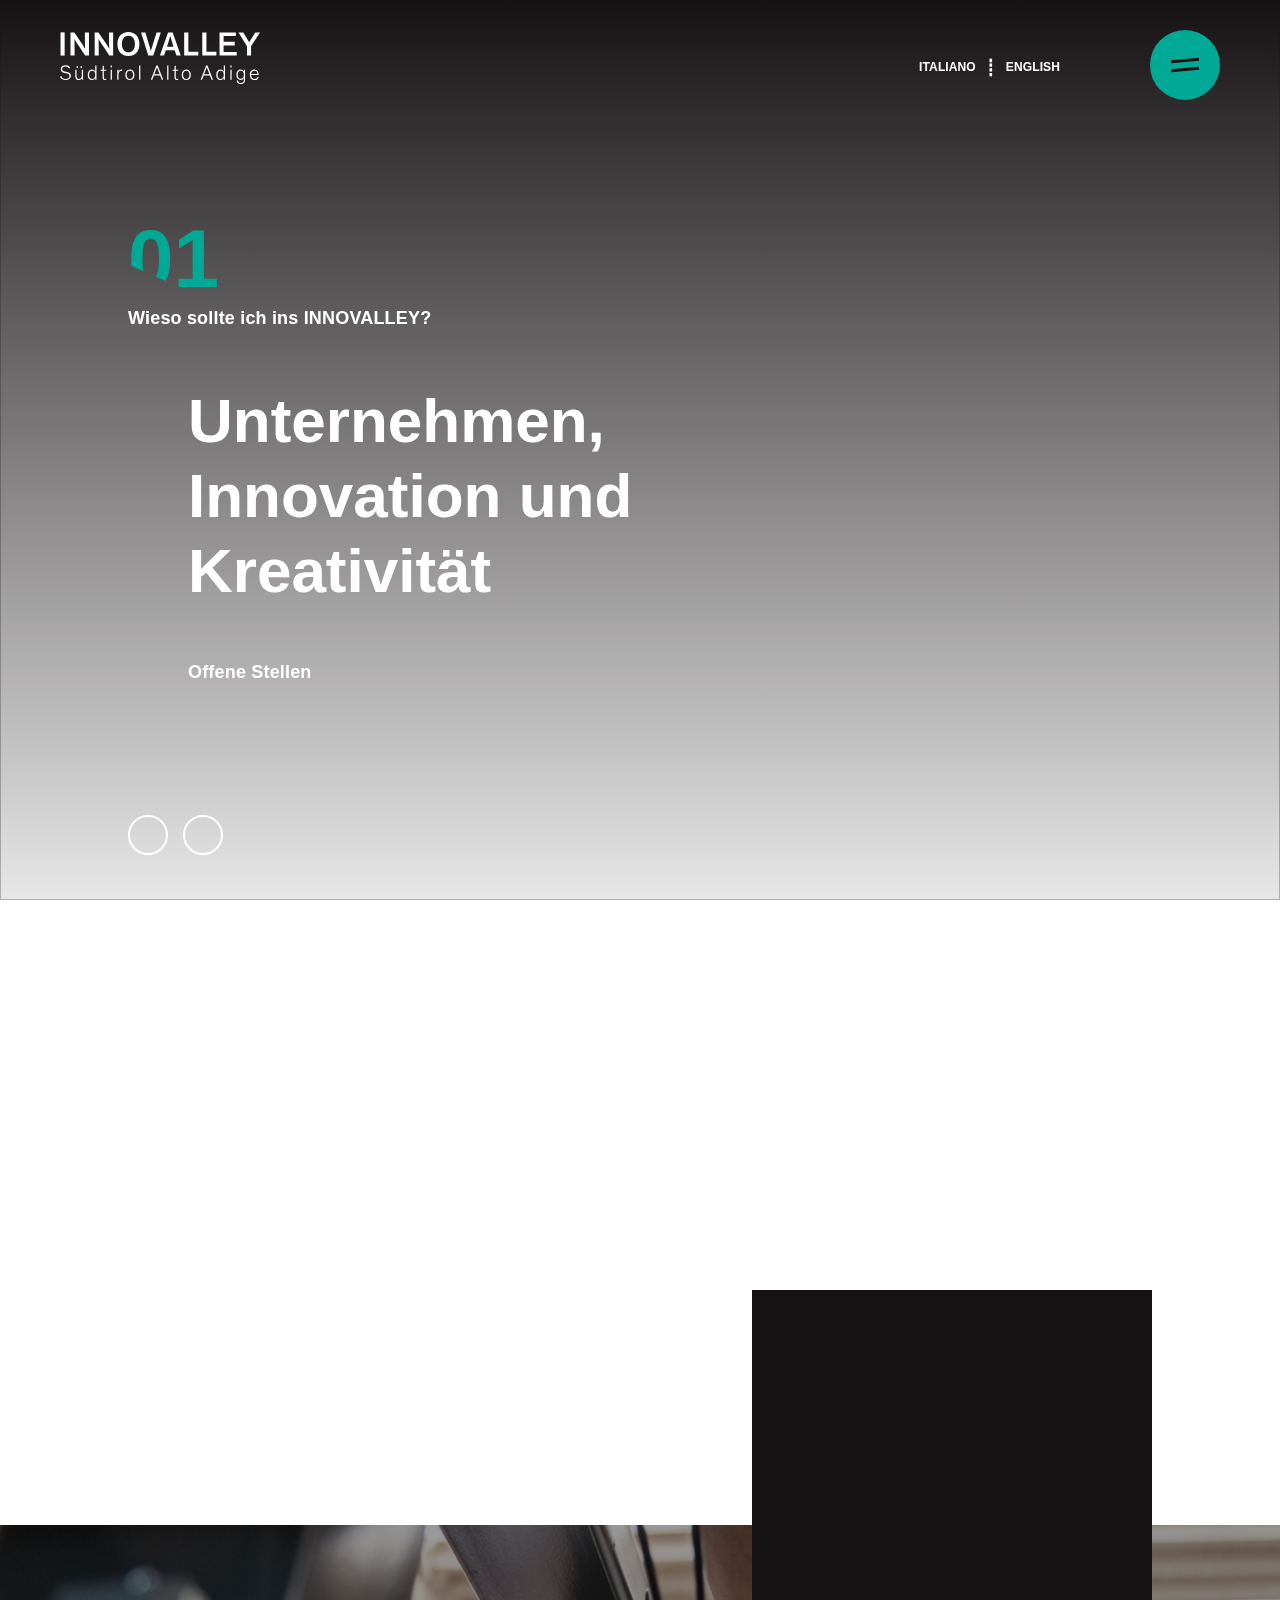
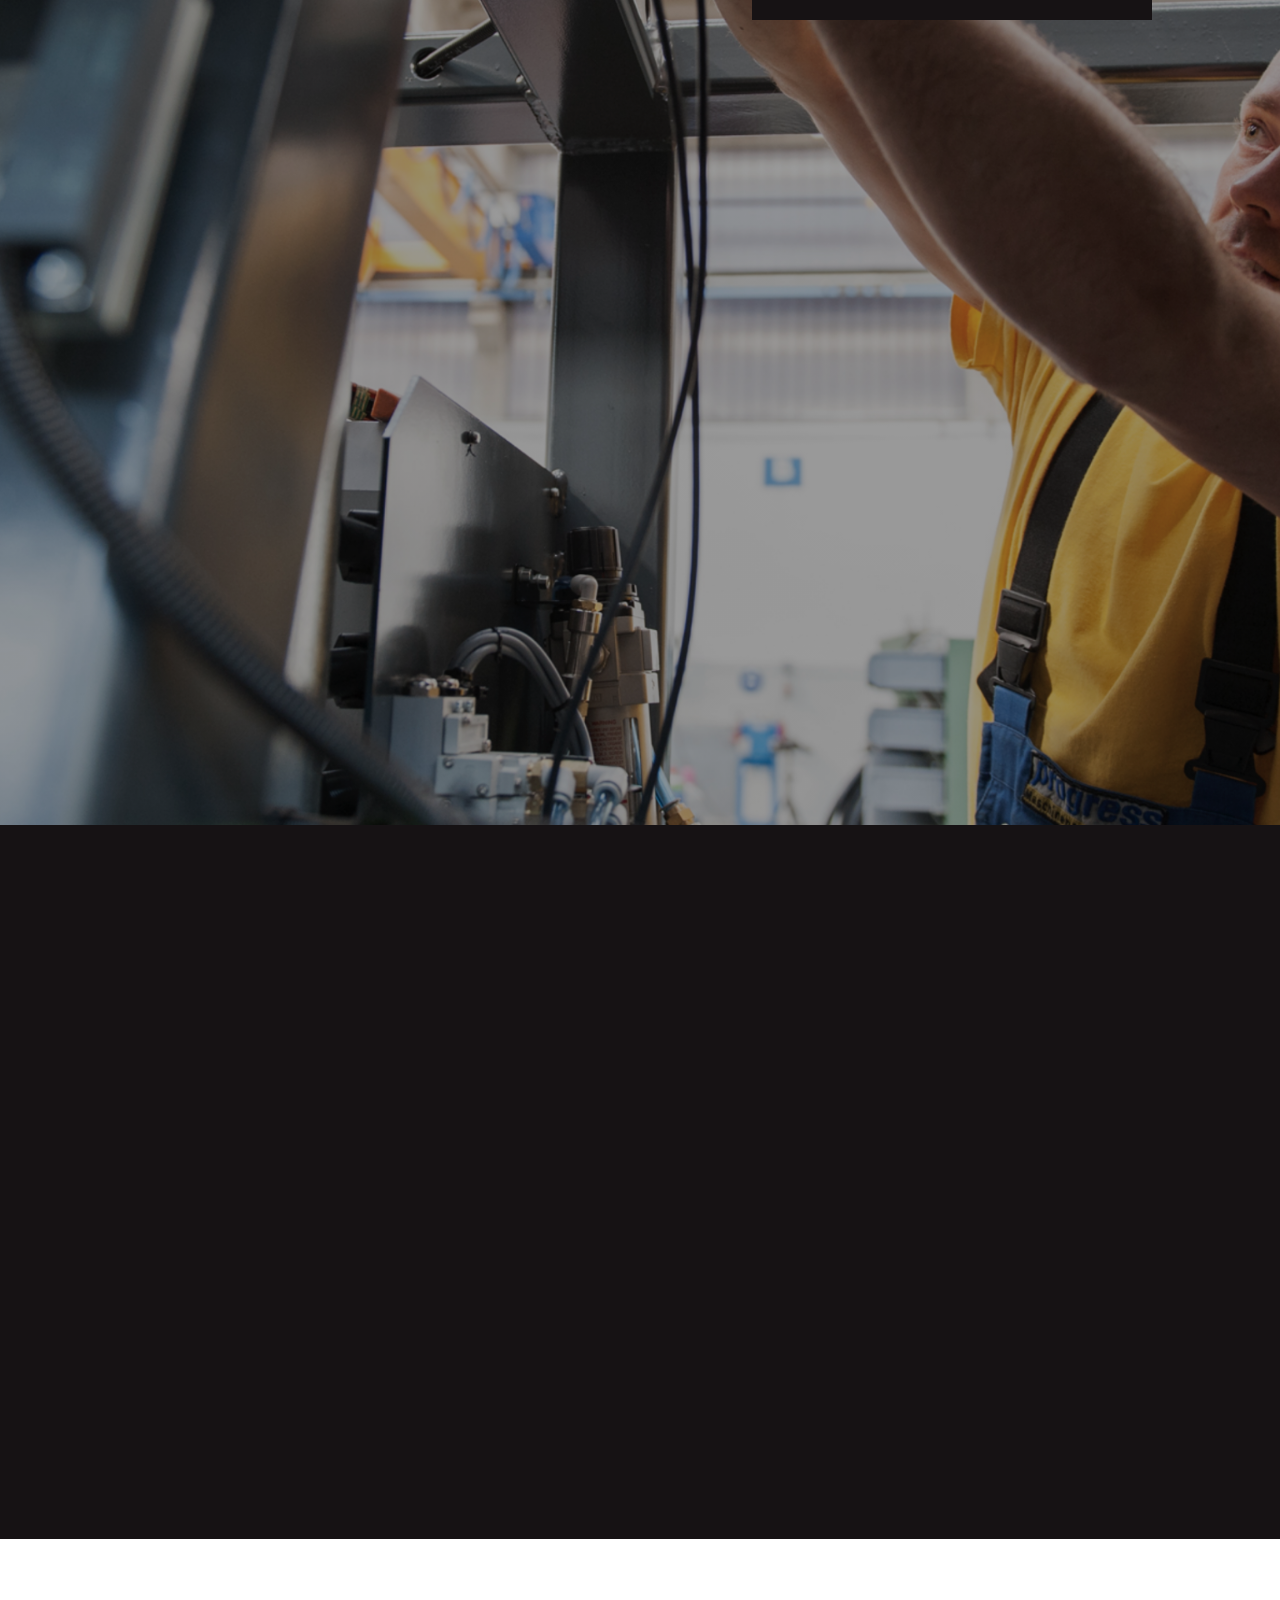
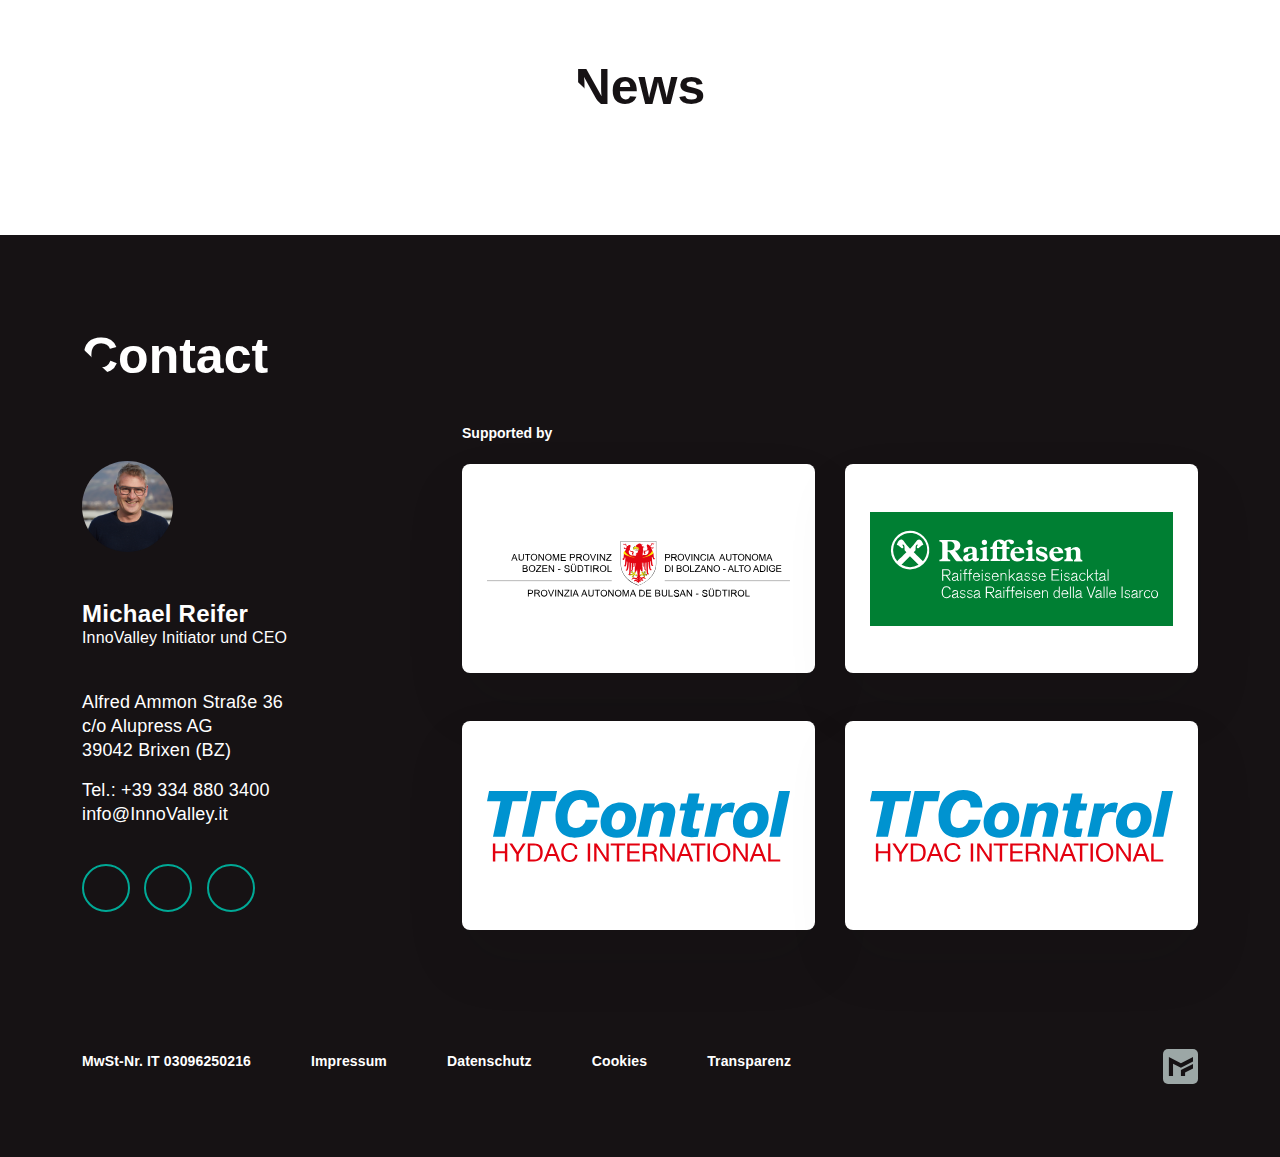
==== commit e44162be: "final update firs" ====
--- a/index.html
+++ b/index.html
@@ -33,8 +33,6 @@
   <!-- Responsive css -->
   <link rel="stylesheet" href="css/brackpoint.css">
 
-  <!-- <link href="css/app.css" media="screen" rel="stylesheet" type="text/css" /> -->
-  <!-- <script id="usercentrics-cmp" data-settings-id="nLa0JTqKH" src="js/bundle.js" async></script> -->
 
 
   
@@ -56,8 +54,8 @@
     <div class="menu-section">
       <div class="d-flex justify-content-between">
           <div class="site-logo">
-              <a href="">
-                  <img class="d-none d-md-block" src="images/logo/block-logo.svg" alt="">
+              <a href="index.html">
+                  <img class="d-none d-md-block" src="images/logo/Logo.svg" alt="">
                   <img class="d-md-none" src="images/logo/Logo.svg" alt="">
               </a>
           </div>
@@ -104,12 +102,10 @@
 
 
 
-
+<!-- =============================== Home page Header banner ============================== -->
   <section id="why" class="scroll-section" >
       <div class="header-image-container">
           <div class="header-image-slider slick-header-images">
-
-
             <picture data-alt=""
             data-default-src="">
             <source media="(max-width: 600px)"
@@ -146,35 +142,48 @@
                 src=""
                 data-src="images/slider/slider_1.png" />
             </picture>
-
-
-          </div>
-      </div>
-
-      
+          </div>
+      </div>
+
      <div class="header-content content-exl">
           <div class="header-text-slider slick-header-text">
             <div class="header-text-slider-item">
               <h1 class="h1" >01</h1> <br>
-                <span>Wieso sollte ich ins INNOVALLEY?</span>
-                <p>Unternehmen, <br> Innovation und <br> Kreativität </p>
-                <div class="arrow-icon fw-bold ">
-                  <a href="">  <span class="offene">Offene Stellen </span> <i class="fa-regular fa-arrow-right-long"></i> </a>
+                <span class="moveright right">Wieso sollte ich ins INNOVALLEY?</span>
+                <p class="moveright right">Unternehmen, <br> Innovation und <br> Kreativität </p>
+                <div class="arrow-icon fw-bold moveleft left">
+                  <a href="#"   
+                  data-src="
+                  <div class='lightbox-popup'>
+                    <img class='light-show-image-top' src='images/welcome/Rectangle 2312.png' alt=''>
+                    <h3>Innovalley –  <br>
+                        „home of tueftlers“</h3>
+                    <p>Lorem ipsum dolor sit amet, consetetur sadipscing elitr, sed diam nonumy eirmod tempor invidunt ut labore et dolore magna aliquyam erat, sed diam voluptua. At vero eos et accusam et justo duo dolores et ea rebum. Stet clita kasd gubergren, no sea takimata sanctus est Lorem ipsum dolor sit amet. Lorem ipsum dolor sit amet, consetetur sadipscing elitr, sed diam nonumy eirmod tempor invidunt ut labore et dolore magna aliquyam erat, sed diam voluptua. At vero eos et accusam et justo duo dolores et ea rebum. 
+                        <br> <br>
+                        Lorem ipsum dolor sit amet, consetetur sadipscing elitr, sed diam nonumy eirmod tempor invidunt ut labore et dolore magna aliquyam erat, sed diam voluptua. At vero eos et accusam et justo duo.</p>
+                  </div>
+                  "
+                    data-type="html"
+                  data-toggle="lightbox"
+                  
+                  
+                  >  <span class="offene">Offene Stellen </span> <i class="fa-regular fa-arrow-right-long"></i> </a>
+
               </div>
             </div>
             <div class="header-text-slider-item">
-              <h1 class="h1" >01</h1> <br>
-              <span>Wieso sollte ich ins INNOVALLEY?</span>
-              <p>Unternehmen, <br> Innovation und <br> Kreativität </p>
-              <div class="arrow-icon fw-bold ">
+              <h1 class="h1" >02</h1> <br>
+              <span class="moveright right">Wieso sollte ich ins INNOVALLEY?</span>
+              <p class="moveright right">Unternehmen, <br> Innovation und <br> Kreativität </p>
+              <div class="arrow-icon fw-bold moveleft left">
                 <a href="">  <span class="offene">Offene Stellen </span> <i class="fa-regular fa-arrow-right-long"></i> </a>
             </div>
             </div>
             <div class="header-text-slider-item">
-              <h1 class="h1" >01</h1> <br>
-              <span>Wieso sollte ich ins INNOVALLEY?</span>
-              <p>Unternehmen, <br> Innovation und <br> Kreativität </p>
-              <div class="arrow-icon fw-bold ">
+              <h1 class="h1" >03</h1> <br>
+              <span class="moveright right">Wieso sollte ich ins INNOVALLEY?</span>
+              <p class="moveright right">Unternehmen, <br> Innovation und <br> Kreativität </p>
+              <div class="arrow-icon fw-bold moveleft left">
                 <a href="">  <span class="offene">Offene Stellen </span> <i class="fa-regular fa-arrow-right-long"></i> </a>
             </div>
             </div>
@@ -182,35 +191,36 @@
 
           <div id="header-count" class="d-md-none" ></div>
      </div>
-      
   </section>
   
 
+<!-- =============================== why Section ============================== -->
   <section class="why-second mt-200" >
     <div class="content-exl">
         <div class="row">
           <div class="col-12 col-md-6">
-            <h1>WHY?</h1>
-            <span class="d-inline-block">Wieso sollte ich ins INNOVALLEY?</span>
-
-            <h3>Innovalley –  <br>
+            <h1 class="moveleft left" >WHY?</h1>
+            <span class="d-inline-block moveright right">Wieso sollte ich ins INNOVALLEY?</span>
+            <h3 class="moveleft left">Innovalley –  <br>
               „home of tueftlers“</h3>
-              <p>InnoValley ist ein Netzwerk aus Eisacktaler Unternehmen, die Innovation aus Tradition betreiben.
+              <p class="moveright right" >InnoValley ist ein Netzwerk aus Eisacktaler Unternehmen, die Innovation aus Tradition betreiben.
                 Wir entwickeln den Großraum Brixen zum begehrtesten Entfaltungsraum für Tüftler in Europa.</p>
           </div>
         </div>
     </div>
   </section>
+  
+  <!-- =============================== left black box ============================== -->
 <div class="home-black-box">
   <div class="black-box-section">
     <div class="content-exl">
         <div class="row">
              <div class="d-flex justify-content-end">
                 <div class="inner-box">
-                    <h4>Wir suchen Dich! </h4>
-                    <p class="subtitle fw-bold" >Lorem ipsum dolor sit amet</p>
-                    <p class="pera" >Du bist Tüftler und liebst es, knifflige Herausforderungen mit Leidenschaft, Geduld und Ausdauer anzugehen?  </p>
-                    <a class="arrow-link text-decoration-none d-flex align-items-center" href="">
+                    <h4 class="moveleft left" >Wir suchen Dich! </h4>
+                    <p class="subtitle fw-bold moveright right" >Lorem ipsum dolor sit amet</p>
+                    <p class="pera moveright right" >Du bist Tüftler und liebst es, knifflige Herausforderungen mit Leidenschaft, Geduld und Ausdauer anzugehen?  </p>
+                    <a class="moveleft left arrow-link text-decoration-none d-flex align-items-center" href="career.html">
                         <span>Discover more</span>
                         <i class="fa-light fa-arrow-right-long"></i>
                     </a>
@@ -221,12 +231,12 @@
  </div>
 </div>
 
-
+<!-- =============================== bg content Section ============================== -->
  <section class="why-thard d-flex justify-content-center align-items-center text-center">
-      <h3>„Gemeinsam verankern wir das Tüftlertum als treibende Wirtschaftskraft“</h3>
+      <h3 class=" moveup up" >„Gemeinsam verankern wir das Tüftlertum als treibende Wirtschaftskraft“</h3>
  </section>
 
-
+<!-- =============================== innovally carouse Section ============================== -->
  <section id="what" class="scroll-section">
   <div class="what-cards opacity">
       <div class="what-card what-card-header text-center text-md-start">
@@ -235,10 +245,9 @@
               <div class="h6 moveleft">Entdecke unsere Services</div>
           </div>
           <div id="what-count"></div>
-
-      </div>
-
+      </div>
       <div class="slick-what">
+<!-- single carusel start -->
           <div class="what-card">
               <div class="what-card-content">
                   <div class="h4">careers</div>
@@ -248,8 +257,7 @@
                 
                   <div class="arrow-icon fw-bold ">
                     <a href="">  <span class="offene">Discover more </span> <i class="fa-regular fa-arrow-right-long"></i> </a>
-                  </div>
-                      
+                  </div>  
               </div>
               <img src="images/home_carousel/1.png" alt="">
               <div class="what-card-image">
@@ -264,11 +272,9 @@
                           src="images/home_carousel/1.png"
                           data-src="images/home_carousel/1.png" />
                   </picture>
-
-              </div>
-          </div>
-
-
+              </div>
+          </div>
+<!-- single carousel end -->
           <div class="what-card">
               <div class="what-card-content">
                   <div class="h4">welcome</div>
@@ -295,8 +301,6 @@
 
               </div>
           </div>
-
-
           <div class="what-card">
               <div class="what-card-content">
                   <div class="h4">education</div>
@@ -324,8 +328,6 @@
 
               </div>
           </div>
-
-
           <div class="what-card">
               <div class="what-card-content">
                   <div class="h4">innovation</div>
@@ -350,20 +352,16 @@
                           src="images/home_carousel/4.png"
                           data-src="images/home_carousel/4.png" />
                   </picture>
-
-              </div>
-          </div>
-
-
+              </div>
+          </div>
       </div>
   </div>
 </section>
 
-
-<section class="home-news-section mt-200 mb-200">
-
+<!-- =============================== news section Section ============================== -->
+<section class="home-news-section text-center mt-200 mb-200">
+    <h2 class="h2" >News</h2>
 </section>
-
 
 <!-- ===========================footer section ============================= -->
 <div class="contact-mobile-info d-md-none text-center">
@@ -494,15 +492,13 @@
 
 
 
-      <!-- bootstrap js -->
-    <script src="js/bootstrap.bundle.min.js"></script>
-
-
-
-
     <!-- bootstrap js -->
     <script src="js/bootstrap.bundle.min.js"></script>
   
+
+    <!-- light box -->
+    <script src="dist/index.bundle.min.js"></script>
+
     <script src="js/vendors.js"></script>
     <script src="js/app.js"></script>
 
--- a/css/style.css
+++ b/css/style.css
@@ -11,30 +11,33 @@
 
 h1,
 .h1 {
+    clip-path: polygon(0 0,100% 0,100% 100%,90px 100%,0 50px);
     font-size: 120px;
     line-height: 146px;
     font-weight: 700;
-    /* clip-path: polygon(0 0, 100% 0, 100% 100%, 160px 100%, 0 60px); */
-    clip-path: polygon(0 0, 100% 0, 100% 100%, 80px 100%, 0 40px);
     margin-top: 0px;
     margin-bottom: 0px;
     display: inline-block;
 }
 .why-second h1{
+    clip-path: polygon(0 0,100% 0,100% 100%,130px 100%,0 60px);
     font-size: 180px;
     font-weight: 700;
     display: block;
+    line-height: 219px;
 }
 h2,
 .h2 {
+  
     font-size: 90px;
     font-weight: 700;
-    /* clip-path: polygon(0 0, 100% 0, 100% 100%, 160px 100%, 0 60px); */
-    clip-path: polygon(0 0, 100% 0, 100% 100%, 80px 100%, 0 40px);
     margin-top: 0px;
     margin-bottom: 0px;
     display: inline-block;
     line-height: 110px;
+}
+.h2{
+    clip-path: polygon(0 0, 100% 0, 100% 100%, 80px 100%, 0 40px);
 }
 
 h3,
@@ -50,12 +53,15 @@
     margin-bottom: 0px;
    line-height: 58px;
 }
-
+.h4{
+    clip-path: polygon(0 0, 100% 0, 100% 100%, 45px 100%, 0 30px);
+}
 h5,
 .h5 {
     font-size: 24px;
     margin-top: 0px;
     margin-bottom: 0px;
+    line-height: 28px;
 }
 
 p {
@@ -63,16 +69,7 @@
     margin-bottom: 0px;
     line-height: 28px;
 }
-.arrow-icon{
-    transition:  all .3s;
-}
-.arrow-icon .offene{
-    margin-right: 10px;
-    transition:  all .3s;
-}
-.arrow-icon:hover .offene{
-    margin-right: 20px;
-}
+
 
 .mt-200 {
     margin-top: 200px;
@@ -525,9 +522,9 @@
     width: 60%;
 }
 
-.job-box .arrow-icon .offene {
+/* .job-box .arrow-icon .offene {
     margin-right: 20px;
-}
+} */
 
 .job-section .job-box .arrow-icon {
     position: relative;
@@ -588,7 +585,7 @@
    
 }
 
-.last-block .inno-box span{
+.last-block .inno-box .span{
     font-size: 18px;
     line-height: 28px;
     letter-spacing: 0.18px;
@@ -1096,9 +1093,9 @@
 }
 
 .news .h2 {
-    /* margin-top: 60px;
-    margin-bottom: 60px; */
-    clip-path: polygon(0 0, 100% 0, 100% 100%, 80px 100%, 0 40px)
+    margin-top: 60px; 
+    margin-bottom: 60px;
+   
 }
 .news .h4{
     margin-bottom: 45px;
@@ -1180,14 +1177,18 @@
     }
 
     .news .h2 {
-        /* margin-bottom: 0; */
-        clip-path: polygon(0 0, 100% 0, 100% 100%, 80px 100%, 0 40px);
+        margin-top: 0px;
+        margin-bottom: 30px;
+      
         transform: none !important;
         opacity: 1 !important
     }
 
     .news .container {
-        margin-top: 0
+        margin-top: 0;
+        margin-right: 0px;
+        margin-left: 0px;
+        width: 100%;
     }
 
     .news .news-image-container {
@@ -1238,7 +1239,6 @@
     }
 
     .news .news-text-slider h4 {
-        margin-top: 30px;
         margin-bottom: 30px;
         font-size: 24px;
         line-height: 29px;
@@ -1324,17 +1324,31 @@
 .arrow-link span {
     font-weight: 700;
     line-height: 28px;
-}
-
-.banner-head .fa-arrow-right-long {
+    font-size: 18px;
+    letter-spacing:  0.18px;
+   
+}
+.arrow-link .fa-arrow-right-long {
     font-size: 18px;
     line-height: 28px;
-    margin-left: 10px;
+   left: 10px;
     transition: all .3s;
-}
-
-.banner-head .arrow-link:hover .fa-arrow-right-long {
-    margin-left: 20px;
+    position: relative;
+    top: 2px;
+}
+.arrow-link:hover .fa-arrow-right-long {
+   left: 20px;
+}
+.arrow-icon{
+    transition:  all .3s;
+}
+.arrow-icon .offene{
+    margin-right: 10px;
+    transition:  all .3s;
+    position: relative;
+}
+.arrow-icon:hover .offene{
+    margin-right: 20px;
 }
 
 .banner-head .downscrol {
@@ -1387,7 +1401,10 @@
     position: relative;
     top: -50%;
 }
-
+.black-box-section .inner-box h4{
+    font-weight: 700;
+    clip-path: polygon(0 0, 100% 0, 100% 100%, 50px 100%, 0 20px);
+}
 .black-box-section .inner-box .pera {
     font-weight: 300;
     font-size: 18px;
@@ -1487,7 +1504,7 @@
 /* ------------------partner section-------------- */
 
 
-.partner-section span {
+.partner-section .span {
     font-size: 14px;
     line-height: 28px;
     letter-spacing: 1.2px;
@@ -1739,6 +1756,7 @@
     /* padding: 0 60px */
 }
 #why h1{
+    font-size: 120px;
     line-height: 120px;
     color: #00a996;
 }
@@ -1939,7 +1957,8 @@
 
 }
 .home-black-box .inner-box h4{
-    margin-left: -30px;
+    margin-left: -45px;
+  
 }
 .why-second  span{
     line-height: 1.56;
@@ -2009,7 +2028,7 @@
 }
 
 #what .what-cards .what-card-header .title .h1 {
-    clip-path: polygon(0 0, 100% 0, 100% 100%, 110px 100%, 0 20px);
+  
     font-size: 90px;
     line-height: 1;
 }
@@ -2047,7 +2066,6 @@
     }
 
     #what .what-cards .what-card-header .title .h2 {
-        clip-path: polygon(0 0, 100% 0, 100% 100%, 110px 100%, 0 20px);
         font-size: 48px
     }
 
@@ -2076,9 +2094,6 @@
     background-color: #161214
 }
 
-#what .what-cards .what-card:nth-of-type(2) .what-card-content .h4 {
-    clip-path: polygon(0 0, 100% 0, 100% 100%, 40px 100%, 0 20px)
-}
 
 #what .what-cards .what-card .what-card-content {
     padding: 29px 65px;
@@ -2175,6 +2190,44 @@
     }
     #what .what-cards .what-card .what-card-content .h4 {
         font-size: 36px;
-        /* margin-bottom: 24px; */
-    }
-}
+        line-height: 44px;
+
+    }
+}
+
+
+/* light box */
+
+/* lightbox popup */
+.light-show-image-top{
+    height: 420px;
+    width: 100%;
+    object-fit: cover;
+  }
+.modal.lightbox {
+    -webkit-backdrop-filter: blur(0px);
+            backdrop-filter: blur(0px);
+        background-color: #161214bb;
+   
+}
+.lightbox-popup{
+    background-color: white;
+}
+
+.modal.lightbox .btn-close{
+    color: #fff;
+    background-color: transparent !important;
+    border-radius: 0 !important;
+    opacity: 1 !important;
+}
+.carousel-inner{
+    background-color: white;
+    border-radius: 8px;
+    box-shadow: 0 30px 60px 0 rgba(21, 18, 20, 0.1);
+    height: 987px;
+}
+@media (min-width: 1200px){ 
+.modal-xl {
+    max-width: 948px;
+}
+}--- a/css/brackpoint.css
+++ b/css/brackpoint.css
@@ -4,24 +4,13 @@
 }
 
 
-
 /* ========================================== s2560 =========================================== */
 @media (max-width:2560px){
   
-
-      /* .container-xxl, .container-fluid, .container-xl, .container-lg, .container-md, .container-sm, .container{
-        max-width: 2076px;
-    } */
 }
 /* ========================================== s2200 =========================================== */
 @media (max-width:2200px){
-    /* .black-box-section .container,
-    .team-section .container
-    {
-        max-width: 2076px;
-        padding-right: 0px !important;
-        padding-left: 0px !important;
-    } */
+   
     
       .news-text-slider .next-arrow,
       .news-text-slider .prev-arrow{
@@ -140,14 +129,17 @@
         margin-bottom: 15px;
     }
     h1, .h1{
-        font-size: 80px;
-        line-height: 83px;
+        font-size: 90px;
+        line-height: 110px;
       
     }
     h2, .h2{
         font-size: 70px;
         line-height: 79px; 
        
+    }
+    .h2 {
+        clip-path: polygon(0 0, 100% 0, 100% 100%, 60px 100%, 0 30px);
     }
     h3 , .h3{
         font-size: 42px;
@@ -163,7 +155,7 @@
         font-size: 24px;
         margin-top: 0px;
         margin-bottom: 0px;
-        line-height: 30px;
+        line-height: 28px;
     }
     .menu-section .site-logo img{
         max-width: 250px;
@@ -181,8 +173,12 @@
         font-size: 170px;
         line-height: 173px;
     }
+    .black-box-section .inner-box h4{
+        clip-path: polygon(0 0, 100% 0, 100% 100%, 30px 100%, 0 10px);
+    }
     .home-black-box .inner-box h4{
         margin-left: -0px;
+        
     }
     .why-thard h3{
         max-width: 800px;
@@ -307,7 +303,7 @@
         }
         #why h1{
             font-size: 82px;
-            line-height: 82px;
+            line-height: 90px;
         }
         #why .header-content p{
             font-size: 62px;
@@ -389,6 +385,9 @@
         line-height: 56px; 
        
     }
+    .h2 {
+        clip-path: polygon(0 0, 100% 0, 100% 100%, 38px 100%, 0 20px);
+    }
     .menu-section .site-logo img{
         max-width: 200px;
     }
@@ -426,6 +425,7 @@
        
     }
     .why-second h1{
+        clip-path: polygon(0 0,100% 0,100% 100%,110px 100%,0 40px);
         font-size: 120px;
         line-height: 120px;
     }
@@ -500,12 +500,16 @@
         max-width: 184px;
     }
     h1, .h1{
+        clip-path: polygon(0 0,100% 0,100% 100%,45px 100%,0 30px);
         font-size: 60px;
-        line-height: 69px;
+        line-height: 73px;
     }
     h2, .h2{
         font-size: 48px;
-       line-height: 50px;
+       line-height: 58px;
+    }
+    .h2 {
+        clip-path: polygon(0 0, 100% 0, 100% 100%, 34px 100%, 0 28px);
     }
     h3 , .h3{
         font-size: 32px;
@@ -572,7 +576,7 @@
         }
         #why h1{
             font-size: 72px;
-            line-height: 72px;
+            line-height: 80px;
         }
         #why .header-content p{
             font-size: 42px;
@@ -595,6 +599,7 @@
             font-size: 20px;
         }
         .why-second h1{
+            clip-path: polygon(0 0,100% 0,100% 100%,65px 100%,0 29px);
             font-size: 80px;
             line-height: 93px;
         }
@@ -643,9 +648,14 @@
             left: -120px;
             top: 44%;
         }
-        .last-block .inno-box span {
+        .last-block .inno-box .span {
             font-size: 14px;
             margin-left: 104px;
+        }
+        .arrow-link span {
+            line-height: 28px;
+            font-size: 14px;
+            letter-spacing:  0.14px;
         }
 }
 /* ========================================== s992 =========================================== */
@@ -819,7 +829,7 @@
     }
     #why h1{
         font-size: 60px;
-        line-height: 60px;
+        line-height: 73px;
     }
     #why .header-content p{
         font-size: 32px;
@@ -1023,7 +1033,7 @@
     .news-section .load-more a{
         font-size: 12px;
     }
-    .partner-section span{
+    .partner-section .span{
         font-size: 10px;
         display: inline-block;
     }
@@ -1115,6 +1125,7 @@
         margin-top: 0px;
     }
     .why-second h1{
+        clip-path: polygon(0 0,100% 0,100% 100%,61px 100%,0 25px);
         font-size: 60px;
         line-height: 73px;
     }
@@ -1173,7 +1184,7 @@
         margin: auto;
         top: 60px;
     }
-    .last-block .inno-box span {
+    .last-block .inno-box .span {
         font-size: 12px;
         margin-left: -30px;
         text-align: center;
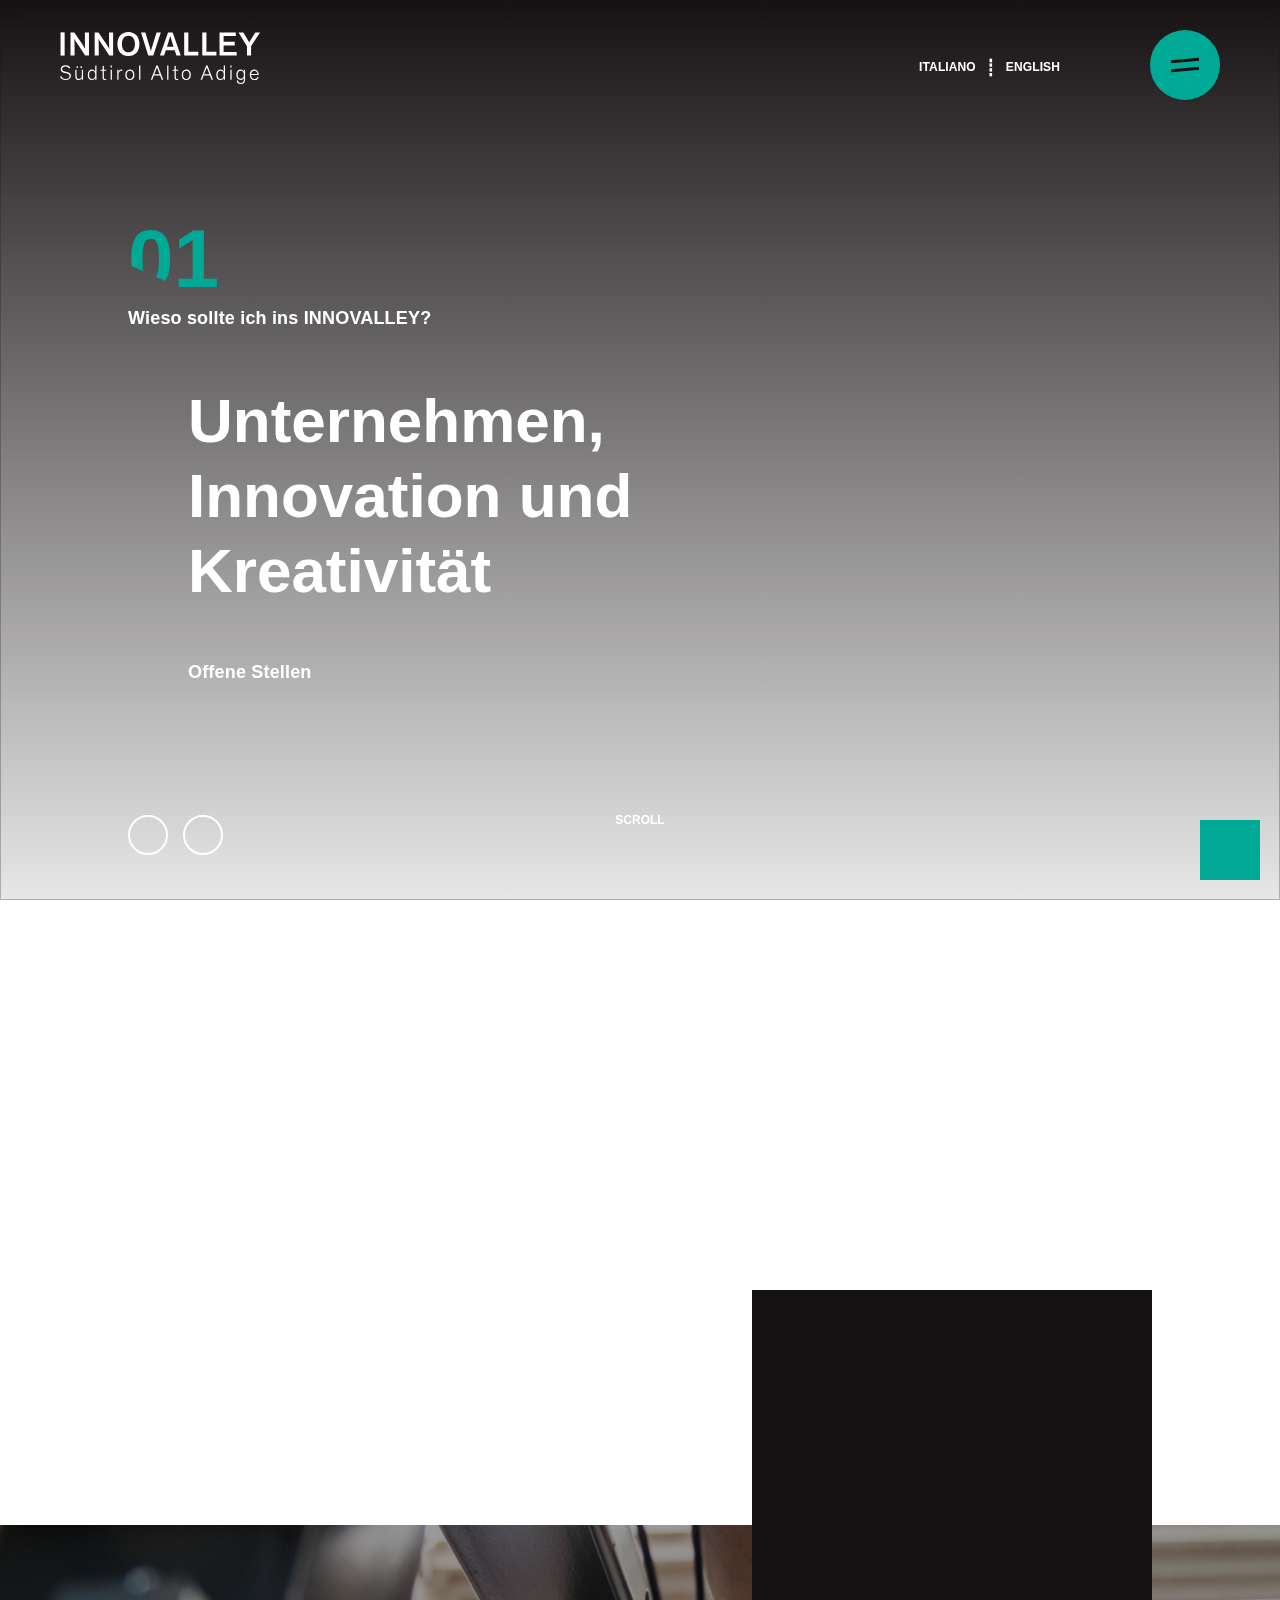
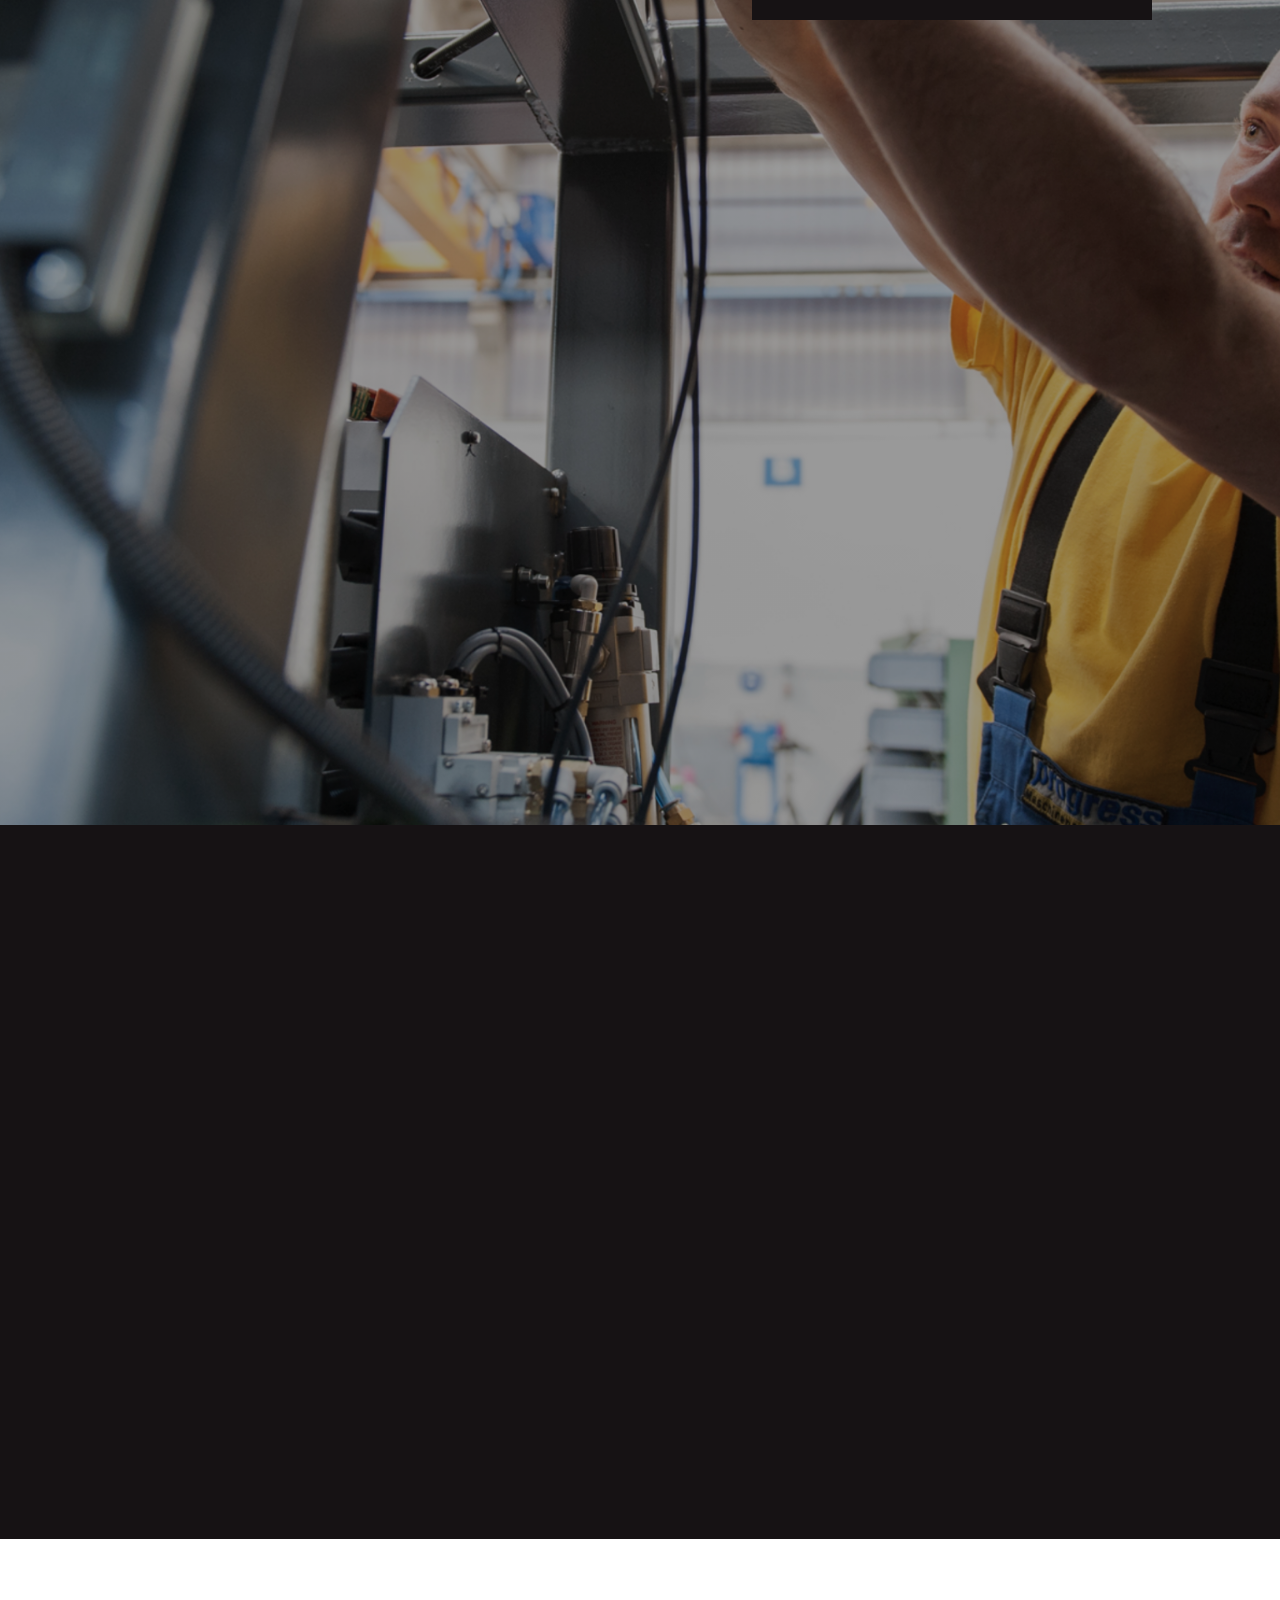
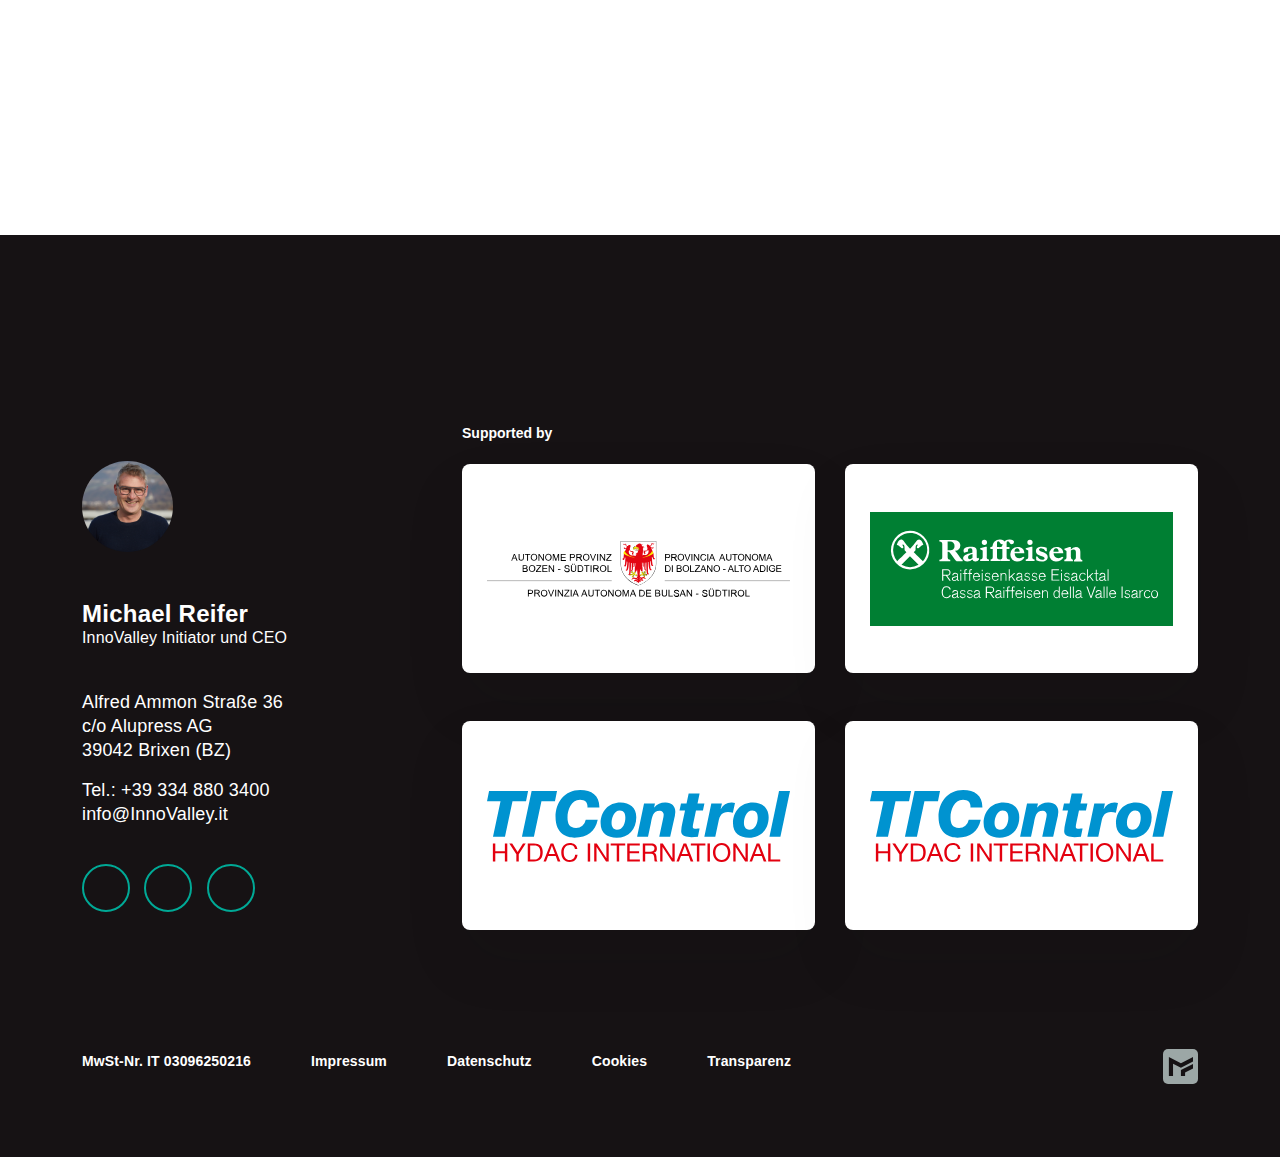
==== commit ea18a5e5: "final update" ====
--- a/index.html
+++ b/index.html
@@ -156,19 +156,18 @@
                   data-src="
                   <div class='lightbox-popup'>
                     <img class='light-show-image-top' src='images/welcome/Rectangle 2312.png' alt=''>
-                    <h3>Innovalley –  <br>
-                        „home of tueftlers“</h3>
-                    <p>Lorem ipsum dolor sit amet, consetetur sadipscing elitr, sed diam nonumy eirmod tempor invidunt ut labore et dolore magna aliquyam erat, sed diam voluptua. At vero eos et accusam et justo duo dolores et ea rebum. Stet clita kasd gubergren, no sea takimata sanctus est Lorem ipsum dolor sit amet. Lorem ipsum dolor sit amet, consetetur sadipscing elitr, sed diam nonumy eirmod tempor invidunt ut labore et dolore magna aliquyam erat, sed diam voluptua. At vero eos et accusam et justo duo dolores et ea rebum. 
-                        <br> <br>
-                        Lorem ipsum dolor sit amet, consetetur sadipscing elitr, sed diam nonumy eirmod tempor invidunt ut labore et dolore magna aliquyam erat, sed diam voluptua. At vero eos et accusam et justo duo.</p>
+                    <div class='light-box-content-inner' >
+                        <h3>Innovalley –  <br>
+                            „home of tueftlers“</h3>
+                        <p>Lorem ipsum dolor sit amet, consetetur sadipscing elitr, sed diam nonumy eirmod tempor invidunt ut labore et dolore magna aliquyam erat, sed diam voluptua. At vero eos et accusam et justo duo dolores et ea rebum. Stet clita kasd gubergren, no sea takimata sanctus est Lorem ipsum dolor sit amet. Lorem ipsum dolor sit amet, consetetur sadipscing elitr, sed diam nonumy eirmod tempor invidunt ut labore et dolore magna aliquyam erat, sed diam voluptua. At vero eos et accusam et justo duo dolores et ea rebum. 
+                            <br> <br>
+                            Lorem ipsum dolor sit amet, consetetur sadipscing elitr, sed diam nonumy eirmod tempor invidunt ut labore et dolore magna aliquyam erat, sed diam voluptua. At vero eos et accusam et justo duo.</p>
+                    </div>
                   </div>
                   "
                     data-type="html"
-                  data-toggle="lightbox"
-                  
-                  
+                  data-toggle="lightbox"  
                   >  <span class="offene">Offene Stellen </span> <i class="fa-regular fa-arrow-right-long"></i> </a>
-
               </div>
             </div>
             <div class="header-text-slider-item">
@@ -176,7 +175,22 @@
               <span class="moveright right">Wieso sollte ich ins INNOVALLEY?</span>
               <p class="moveright right">Unternehmen, <br> Innovation und <br> Kreativität </p>
               <div class="arrow-icon fw-bold moveleft left">
-                <a href="">  <span class="offene">Offene Stellen </span> <i class="fa-regular fa-arrow-right-long"></i> </a>
+                <a href="#"   
+                data-src="
+                <div class='lightbox-popup'>
+                  <img class='light-show-image-top' src='images/welcome/Rectangle 2312.png' alt=''>
+                  <div class='light-box-content-inner' >
+                      <h3>Innovalley –  <br>
+                          „home of tueftlers“</h3>
+                      <p>Lorem ipsum dolor sit amet, consetetur sadipscing elitr, sed diam nonumy eirmod tempor invidunt ut labore et dolore magna aliquyam erat, sed diam voluptua. At vero eos et accusam et justo duo dolores et ea rebum. Stet clita kasd gubergren, no sea takimata sanctus est Lorem ipsum dolor sit amet. Lorem ipsum dolor sit amet, consetetur sadipscing elitr, sed diam nonumy eirmod tempor invidunt ut labore et dolore magna aliquyam erat, sed diam voluptua. At vero eos et accusam et justo duo dolores et ea rebum. 
+                          <br> <br>
+                          Lorem ipsum dolor sit amet, consetetur sadipscing elitr, sed diam nonumy eirmod tempor invidunt ut labore et dolore magna aliquyam erat, sed diam voluptua. At vero eos et accusam et justo duo.</p>
+                  </div>
+                </div>
+                "
+                  data-type="html"
+                data-toggle="lightbox"
+                >  <span class="offene">Offene Stellen </span> <i class="fa-regular fa-arrow-right-long"></i> </a>
             </div>
             </div>
             <div class="header-text-slider-item">
@@ -184,13 +198,34 @@
               <span class="moveright right">Wieso sollte ich ins INNOVALLEY?</span>
               <p class="moveright right">Unternehmen, <br> Innovation und <br> Kreativität </p>
               <div class="arrow-icon fw-bold moveleft left">
-                <a href="">  <span class="offene">Offene Stellen </span> <i class="fa-regular fa-arrow-right-long"></i> </a>
-            </div>
-            </div>
-          </div>
-
+                <a href="#"   
+                data-src="
+                <div class='lightbox-popup'>
+                  <img class='light-show-image-top' src='images/welcome/Rectangle 2312.png' alt=''>
+                  <div class='light-box-content-inner' >
+                      <h3>Innovalley –  <br>
+                          „home of tueftlers“</h3>
+                      <p>Lorem ipsum dolor sit amet, consetetur sadipscing elitr, sed diam nonumy eirmod tempor invidunt ut labore et dolore magna aliquyam erat, sed diam voluptua. At vero eos et accusam et justo duo dolores et ea rebum. Stet clita kasd gubergren, no sea takimata sanctus est Lorem ipsum dolor sit amet. Lorem ipsum dolor sit amet, consetetur sadipscing elitr, sed diam nonumy eirmod tempor invidunt ut labore et dolore magna aliquyam erat, sed diam voluptua. At vero eos et accusam et justo duo dolores et ea rebum. 
+                          <br> <br>
+                          Lorem ipsum dolor sit amet, consetetur sadipscing elitr, sed diam nonumy eirmod tempor invidunt ut labore et dolore magna aliquyam erat, sed diam voluptua. At vero eos et accusam et justo duo.</p>
+                  </div>
+                </div>
+                "
+                  data-type="html"
+                data-toggle="lightbox"
+                >  <span class="offene">Offene Stellen </span> <i class="fa-regular fa-arrow-right-long"></i> </a>
+            </div>
+            </div>
+          </div>
+        
           <div id="header-count" class="d-md-none" ></div>
      </div>
+    <div class="banner-head">
+        <div class="downscrol text-center">
+            <p>SCROLL</p>
+            <i class="fa-thin fa-arrow-down-long"></i>
+        </div>
+    </div>
   </section>
   
 
@@ -360,7 +395,7 @@
 
 <!-- =============================== news section Section ============================== -->
 <section class="home-news-section text-center mt-200 mb-200">
-    <h2 class="h2" >News</h2>
+    <h2 class="h2 moveup up" >News</h2>
 </section>
 
 <!-- ===========================footer section ============================= -->
@@ -368,7 +403,7 @@
     <div class="container">
         <div class="title ">
              
-            <h2 class="h2">Contact</h2>
+            <h2 class="h2 moveup">Contact</h2>
         </div>
         <div class="row">
             <div class=" col-12">
@@ -406,7 +441,7 @@
     <div class="container">
         <div class="title d-none d-md-block">
          
-            <h2 class="h2">Contact</h2>
+            <h2 class="h2 moveleft left ">Contact</h2>
         </div>
         <div class="row">
             <div class="d-none d-md-block col-md-5 col-lg-4">
@@ -478,7 +513,11 @@
         </div>
     </div>
 </div>
-
+<div class="d-none d-md-block">
+    <div class="fixed-contact-phone">
+        <i class="fa-thin fa-phone-volume"></i>
+    </div>
+</div>
 
 
 
--- a/css/style.css
+++ b/css/style.css
@@ -175,7 +175,28 @@
     transform: scale(1.3);
     transition: transform .3s ease-in-out
 }
-
+.fixed-contact-phone{
+    position: fixed;
+    right: 20px;
+    bottom: 20px;
+    width: 60px;
+    height: 60px;
+    color: #fff;
+    background-color: #00a996;
+    z-index: 11;
+    display: flex;
+    justify-content: center;
+    align-items: center;
+}
+.fixed-contact-phone:hover{
+    background-color: #fff;
+    color:#00a996 ;
+}
+.fixed-contact-phone .fa-phone-volume{
+   
+    transform: rotate(-40deg);
+    font-size: 30px;
+}
 /* header slider */
 
 .header-content {
@@ -516,6 +537,19 @@
 .job-section .job-box img {
     width: 70%;
     transition: all .3s;
+    position: absolute;
+    top: 50%;
+    left: 50;
+    transform: translate(-50%, -50%);
+}
+.job-section .job-box .img-hover{
+    opacity: 0;
+}
+.job-section .job-box:hover .img-hover{
+    opacity: 1;
+}
+.job-section .job-box:hover .img-show{
+    opacity: 0;
 }
 
 .job-section .job-box:hover img {
@@ -1354,9 +1388,8 @@
 .banner-head .downscrol {
     color: #fff;
     position: absolute;
-    top: 93%;
+    top: 90%;
     right: 0px;
-    bottom: 10%;
     left: 0px;
 
 }
@@ -1750,11 +1783,10 @@
 #why {
     height: 100vh;
     position: relative;
-  
-   
     overflow: hidden;
     /* padding: 0 60px */
 }
+
 #why h1{
     font-size: 120px;
     line-height: 120px;
@@ -2224,7 +2256,17 @@
     background-color: white;
     border-radius: 8px;
     box-shadow: 0 30px 60px 0 rgba(21, 18, 20, 0.1);
-    height: 987px;
+}
+.light-box-content-inner{
+    padding: 60px 30px;
+}
+.light-box-content-inner p{
+    line-height: 30px;
+}
+.light-box-content-inner h3{
+    margin-top: 0px;
+    margin-bottom: 30px;
+    font-weight: 700;
 }
 @media (min-width: 1200px){ 
 .modal-xl {
--- a/css/brackpoint.css
+++ b/css/brackpoint.css
@@ -796,6 +796,7 @@
     .content-block .content-box{
         max-width: 450px;
     }
+
 }
 /* ========================================== s768 =========================================== */
 @media (max-width:768px){
@@ -1157,10 +1158,19 @@
         padding: 18px;
     }
     .job-section .job-box img{
-        width: 100%;
+        width: 90%;
     }
     .job-section .job-box:hover img{
-        width: 90%;
+        width: 85%;
+    }
+    .job-section .job-box:hover .img-hover{
+        opacity: 0;
+    }
+    .job-section .job-box:hover .img-show{
+        opacity: 1;
+    }
+    .job-section .mb-200{
+        margin-top: 40px;
     }
     .last-block .content-right {
         height: 280px;
@@ -1211,6 +1221,9 @@
     .card-section .form-control{
         max-width: 100%;
     }
+    .downscrol{
+        display: none;
+    }
 }
 /* ========================================== s576 =========================================== */
 @media (max-width:576px){
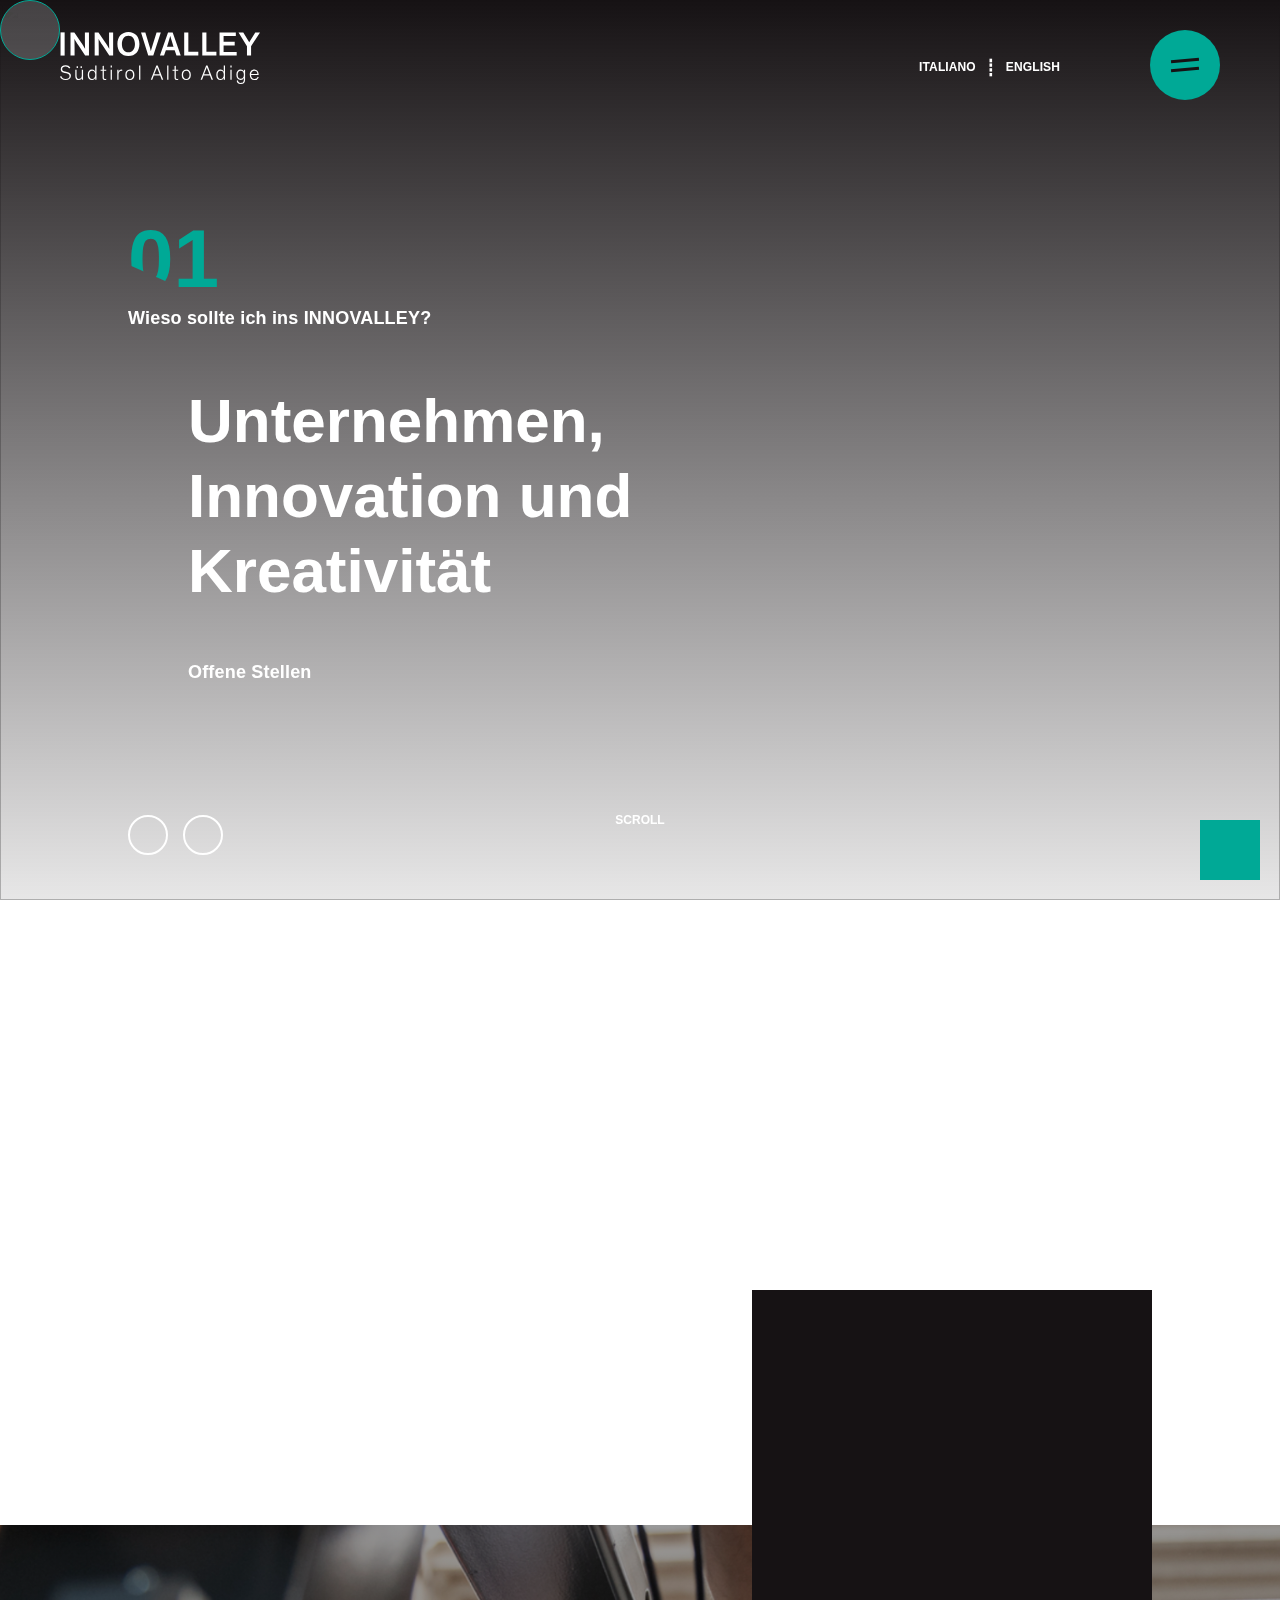
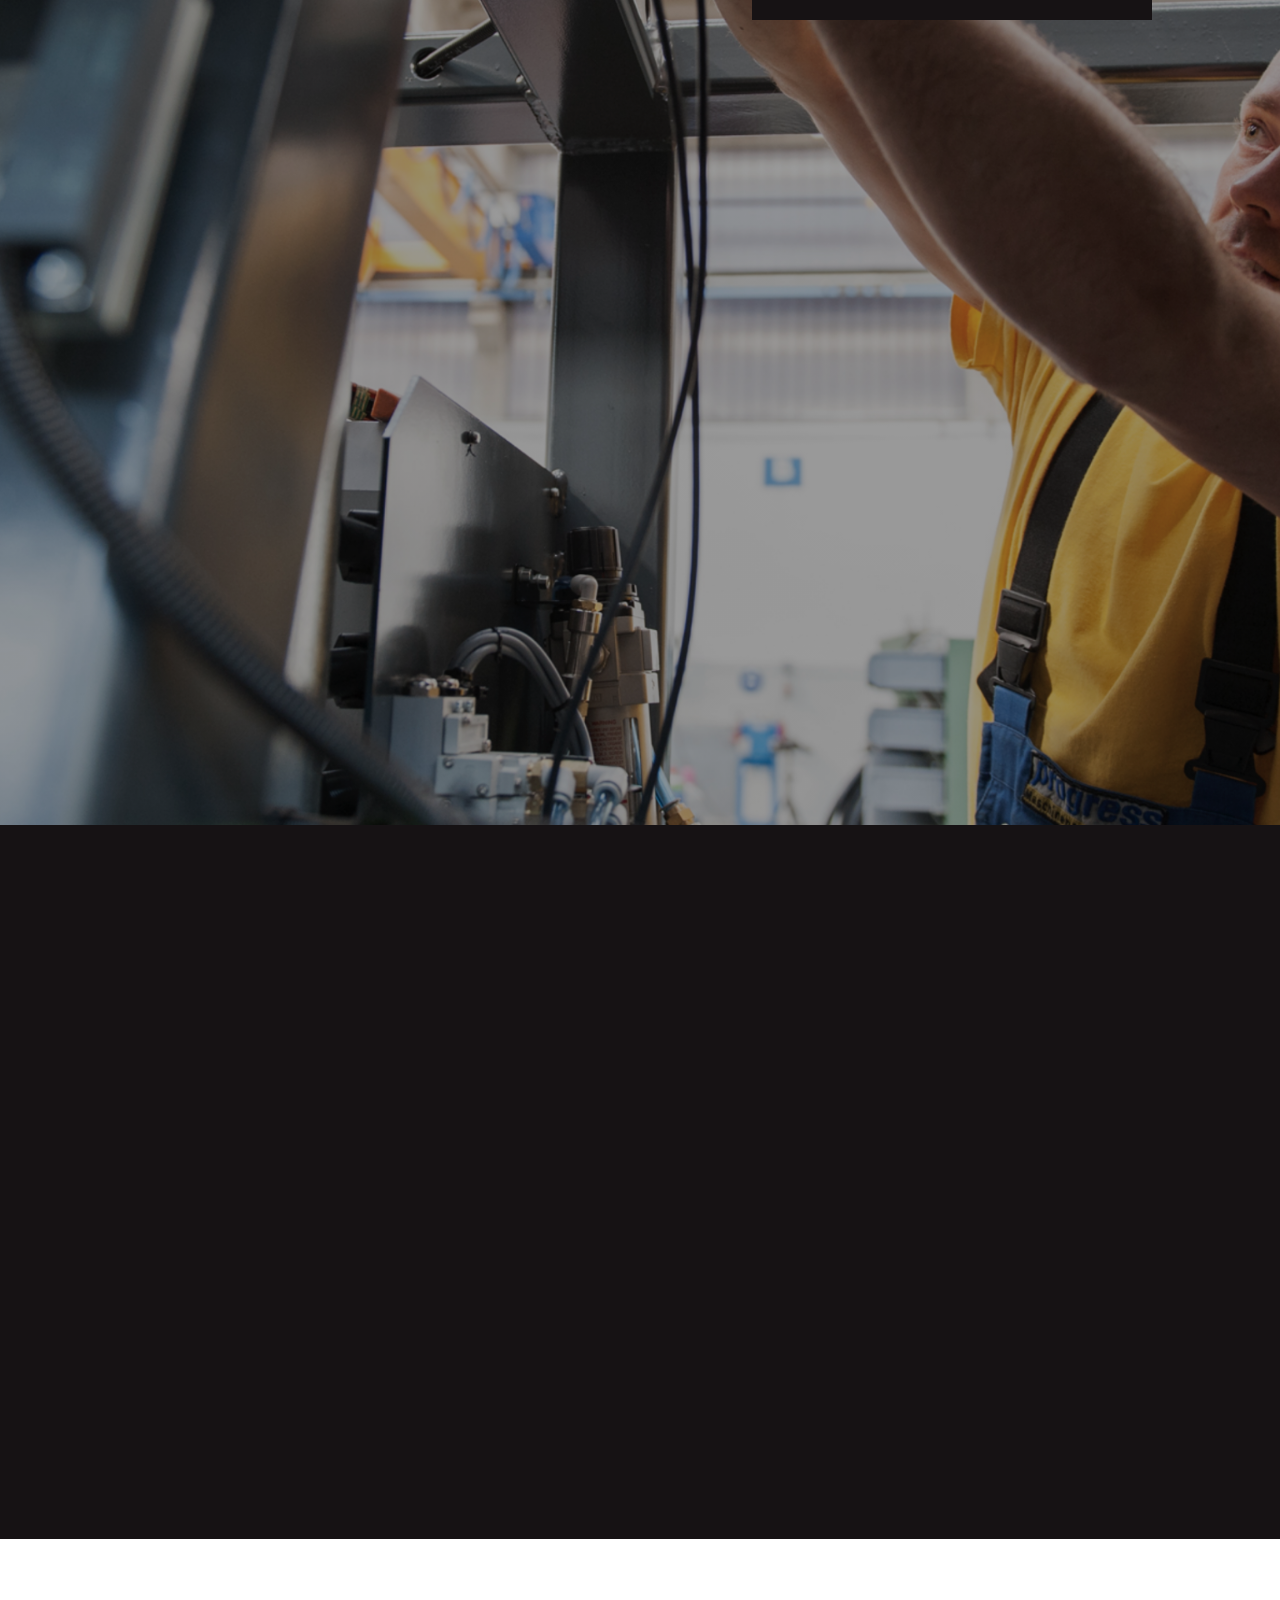
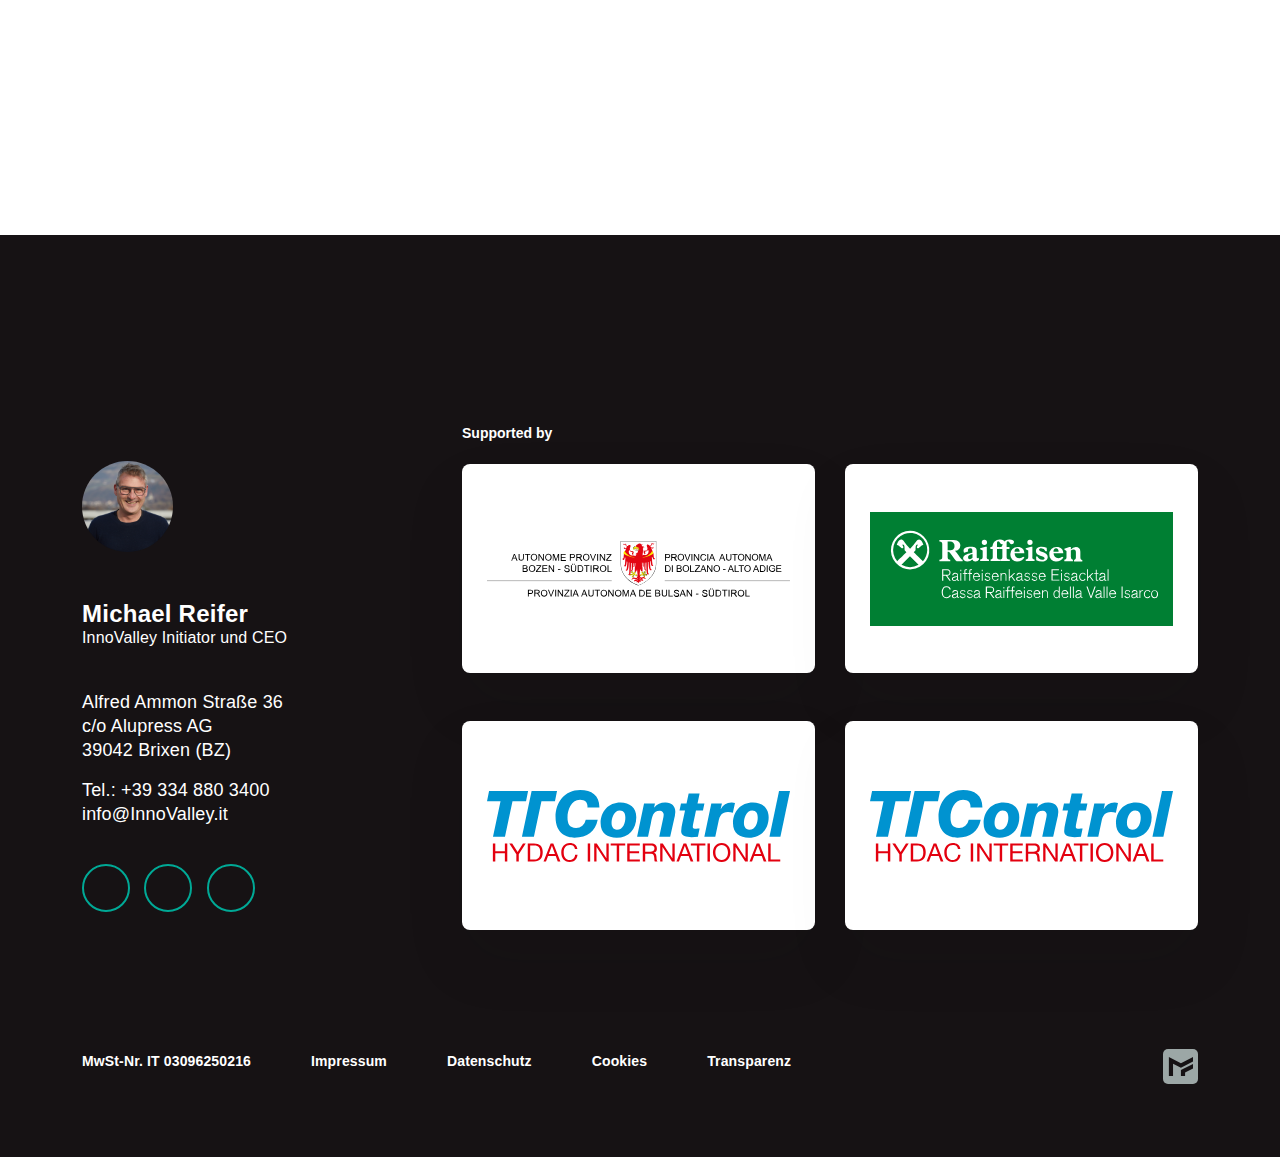
==== commit b680aa00: "updated" ====
--- a/index.html
+++ b/index.html
@@ -40,14 +40,14 @@
 </head>
 <body  >
 
-  <!-- <span id="mouse-circle"></span> -->
-    <!-- <section id="preloader">
+  <span id="mouse-circle"></span>
+    <section id="preloader">
       <div class="content">
         <div class="logo">
           <img src="images/svg/logo-white.svg"/>
         </div>
       </div>
-    </section> -->
+    </section>
     
 
   
@@ -103,7 +103,7 @@
 
 
 <!-- =============================== Home page Header banner ============================== -->
-  <section id="why" class="scroll-section" >
+  <section id="why" class="scroll-section overflow-hidden" >
       <div class="header-image-container">
           <div class="header-image-slider slick-header-images">
             <picture data-alt=""
@@ -230,7 +230,7 @@
   
 
 <!-- =============================== why Section ============================== -->
-  <section class="why-second mt-200" >
+  <section class="why-second mt-200 overflow-hidden" >
     <div class="content-exl">
         <div class="row">
           <div class="col-12 col-md-6">
@@ -251,7 +251,7 @@
     <div class="content-exl">
         <div class="row">
              <div class="d-flex justify-content-end">
-                <div class="inner-box">
+                <div class="inner-box overflow-hidden">
                     <h4 class="moveleft left" >Wir suchen Dich! </h4>
                     <p class="subtitle fw-bold moveright right" >Lorem ipsum dolor sit amet</p>
                     <p class="pera moveright right" >Du bist Tüftler und liebst es, knifflige Herausforderungen mit Leidenschaft, Geduld und Ausdauer anzugehen?  </p>
@@ -267,12 +267,12 @@
 </div>
 
 <!-- =============================== bg content Section ============================== -->
- <section class="why-thard d-flex justify-content-center align-items-center text-center">
+ <section class="why-thard d-flex justify-content-center align-items-center text-center overflow-hidden">
       <h3 class=" moveup up" >„Gemeinsam verankern wir das Tüftlertum als treibende Wirtschaftskraft“</h3>
  </section>
 
 <!-- =============================== innovally carouse Section ============================== -->
- <section id="what" class="scroll-section">
+ <section id="what" class="scroll-section overflow-hidden">
   <div class="what-cards opacity">
       <div class="what-card what-card-header text-center text-md-start">
           <div class="title">
--- a/css/style.css
+++ b/css/style.css
@@ -6,7 +6,6 @@
     font-family: 'Montserrat', sans-serif;
     color: #161214;
     position: relative;
-
 }
 
 h1,
@@ -2034,6 +2033,9 @@
         background-color: #fff
     }
 }
+#what i.fa-light.fa-chevron-left {
+    transform: rotate(175deg);
+}
 
 #what .what-cards {
     width: 100%
--- a/css/brackpoint.css
+++ b/css/brackpoint.css
@@ -182,6 +182,8 @@
     }
     .why-thard h3{
         max-width: 800px;
+        padding-right: 36px;
+        padding-left: 36px;
     }
     .banner-head .block-left{
         width: 52%;
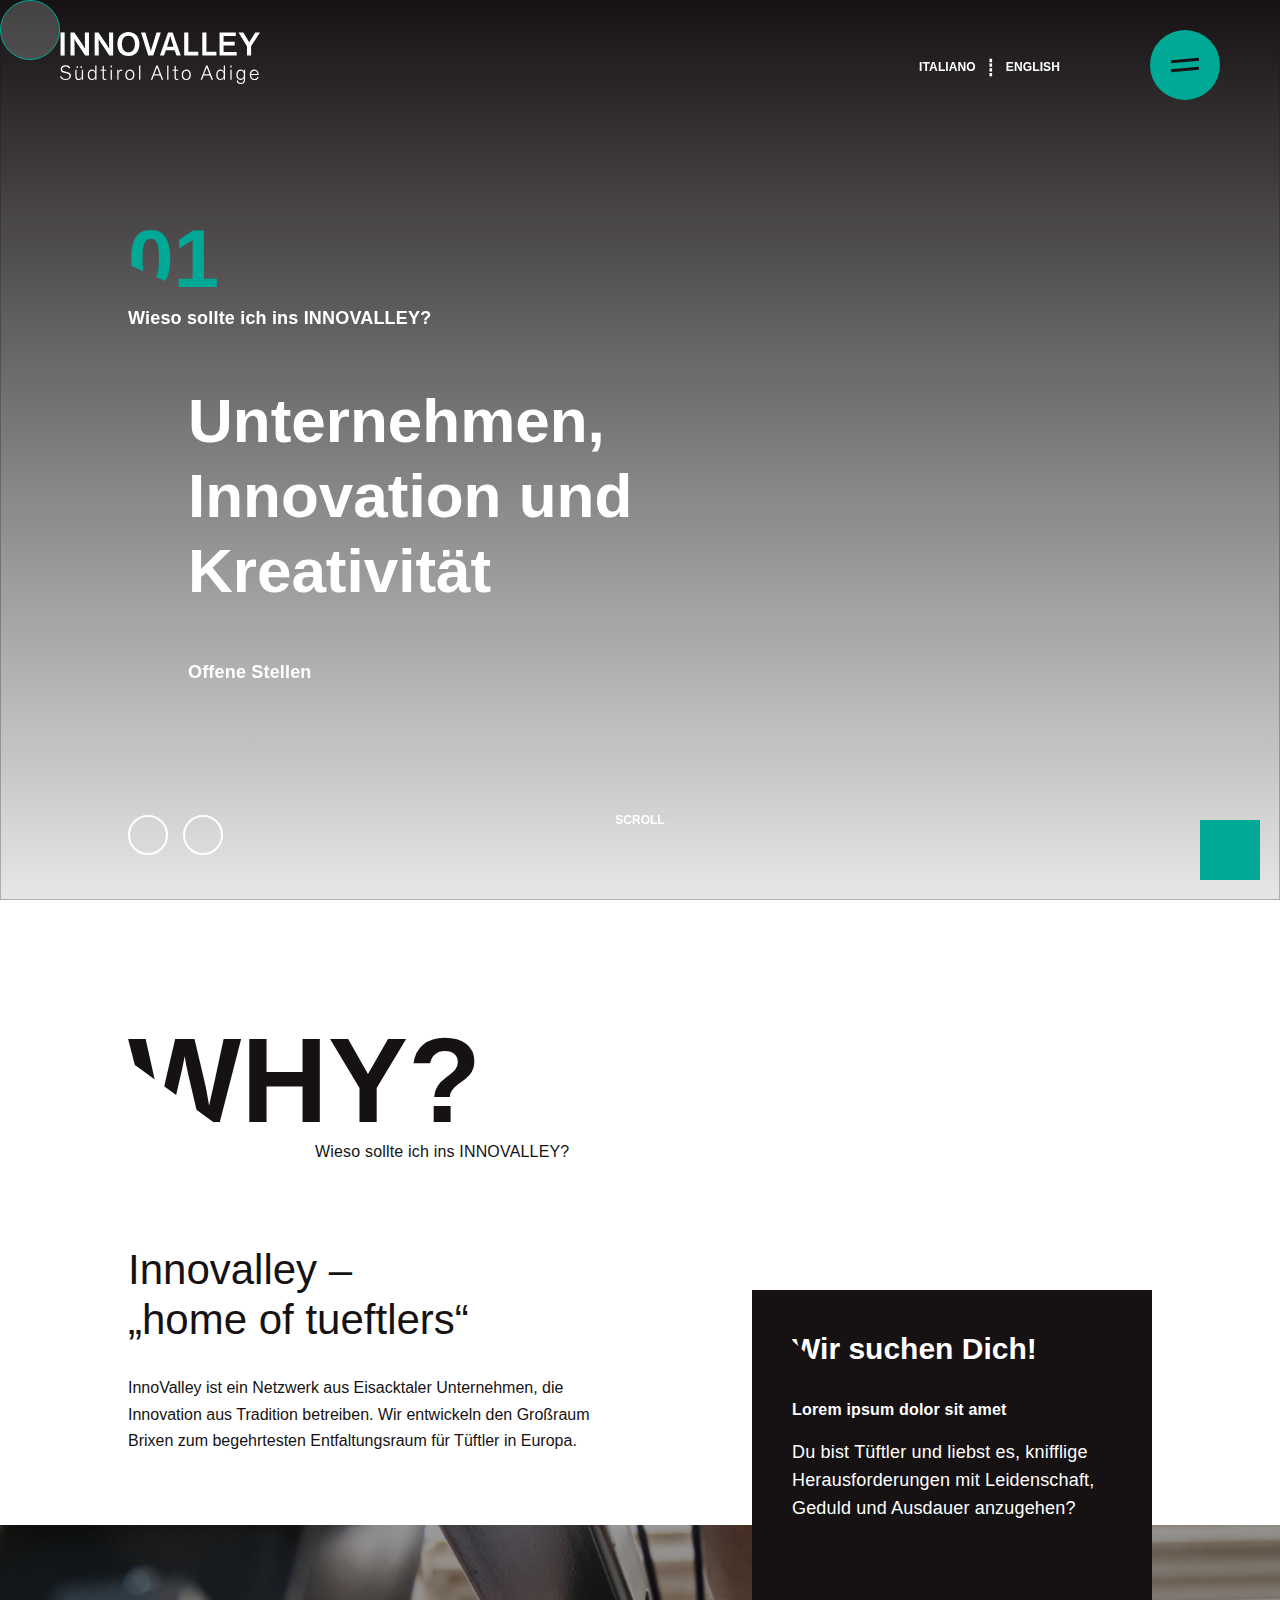
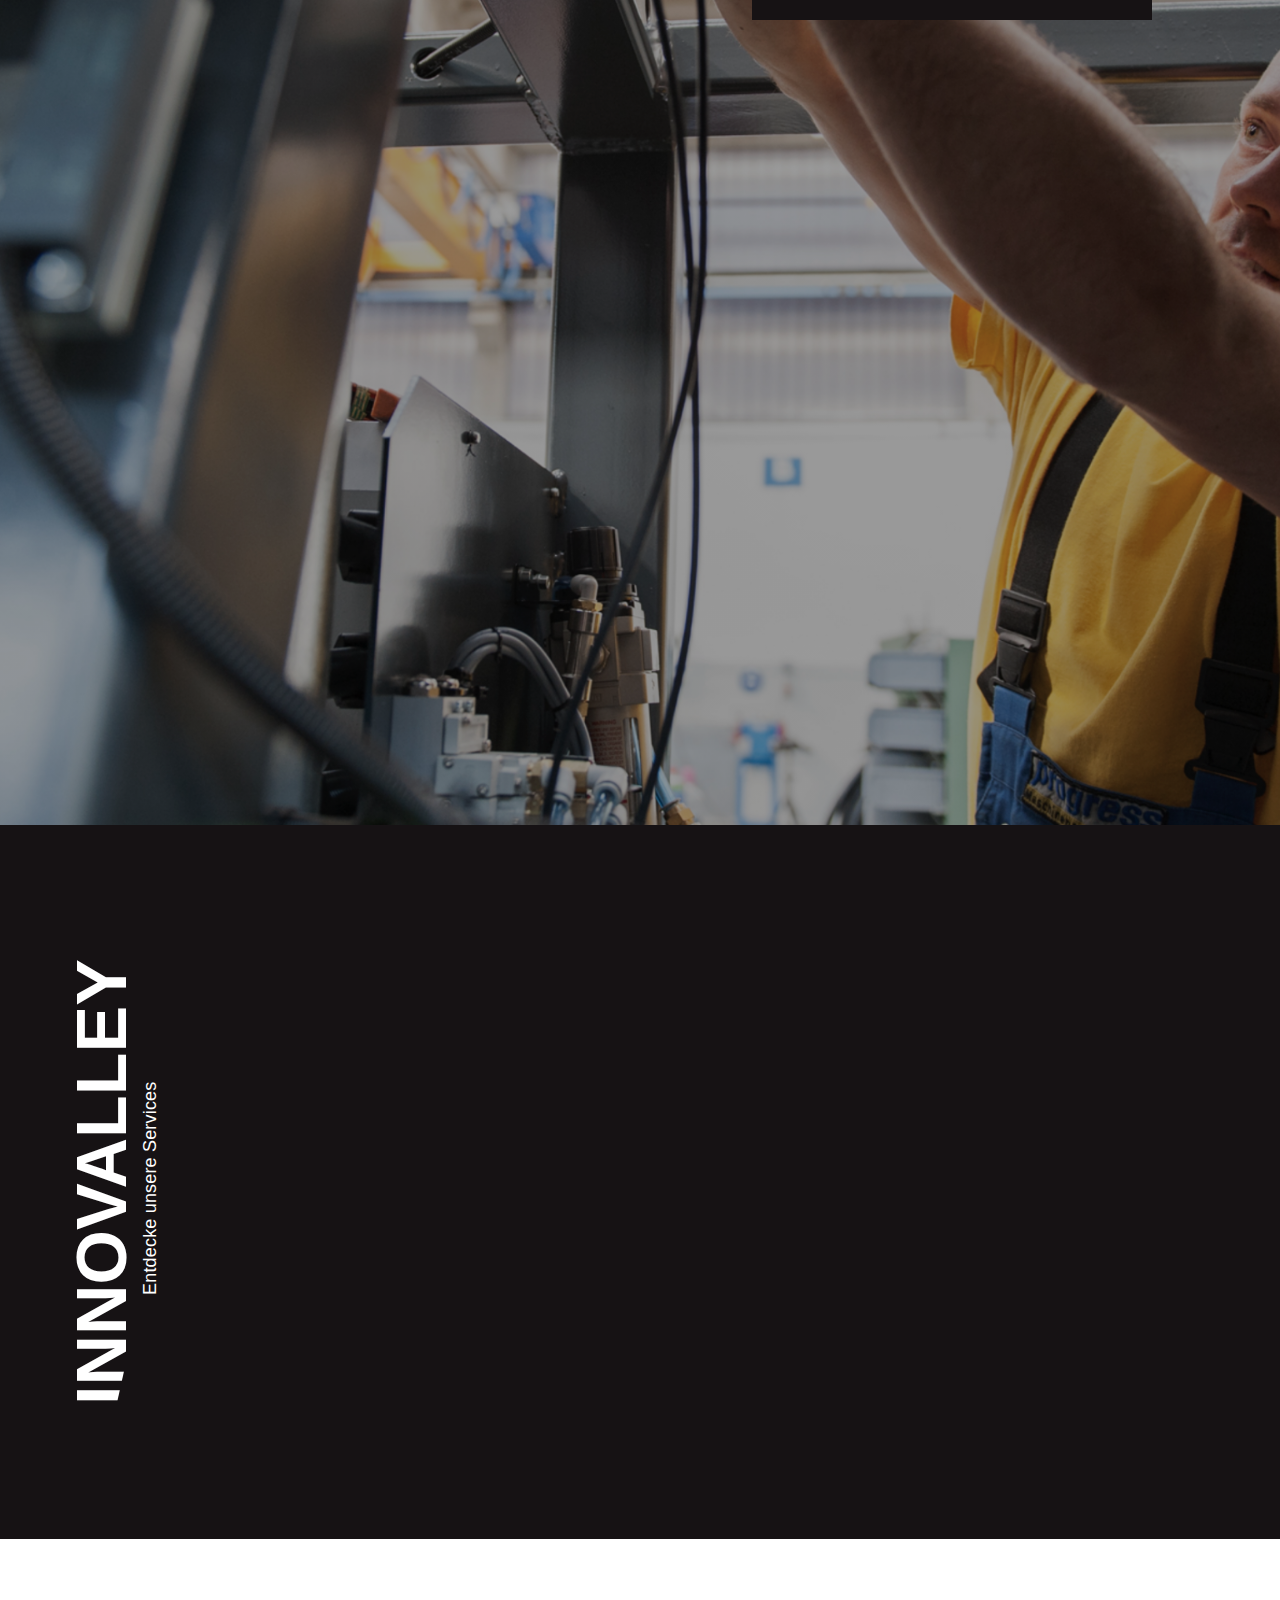
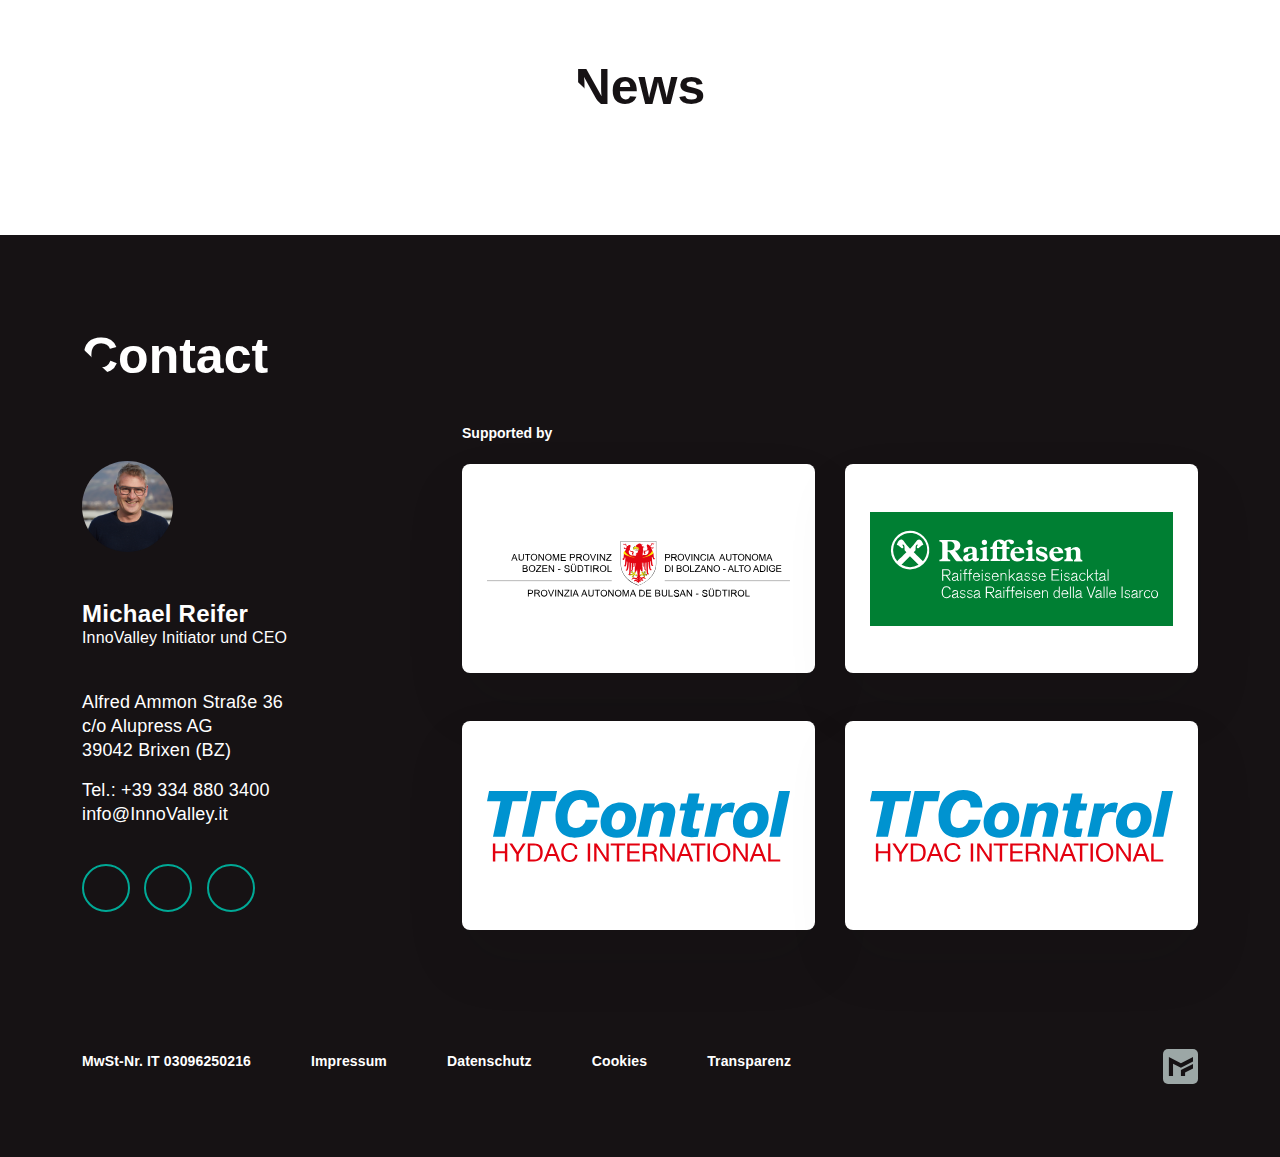
==== commit 5ff2432a: "updated" ====
--- a/index.html
+++ b/index.html
@@ -91,10 +91,10 @@
                   </ul>
                   <h4 class="second-menu" >Das Netzwerk</h4>
                   <ul class="list-unstyled" >
-                      <li><a href="about.html">About</a></li>
-                      <li><a href="about.html">Team</a></li>
-                      <li><a href="">Neues aus dem Netzwerk</a></li>
-                      <li><a href="">Partner & Sponsoren</a></li>
+                    <li><a href="about.html">About</a></li>
+                    <li><a class="hamburger-close" href="about.html#team-anchor">Team</a></li>
+                    <li><a class="hamburger-close" href="about.html#news-anchor">Neues aus dem Netzwerk</a></li>
+                    <li><a class="hamburger-close" href="about.html#partner-anchor">Partner & Sponsoren</a></li>
                   </ul>
               
           </div>
@@ -149,9 +149,9 @@
           <div class="header-text-slider slick-header-text">
             <div class="header-text-slider-item">
               <h1 class="h1" >01</h1> <br>
-                <span class="moveright right">Wieso sollte ich ins INNOVALLEY?</span>
-                <p class="moveright right">Unternehmen, <br> Innovation und <br> Kreativität </p>
-                <div class="arrow-icon fw-bold moveleft left">
+                <span>Wieso sollte ich ins INNOVALLEY?</span>
+                <p>Unternehmen, <br> Innovation und <br> Kreativität </p>
+                <div class="arrow-icon fw-bold">
                   <a href="#"   
                   data-src="
                   <div class='lightbox-popup'>
@@ -172,9 +172,9 @@
             </div>
             <div class="header-text-slider-item">
               <h1 class="h1" >02</h1> <br>
-              <span class="moveright right">Wieso sollte ich ins INNOVALLEY?</span>
-              <p class="moveright right">Unternehmen, <br> Innovation und <br> Kreativität </p>
-              <div class="arrow-icon fw-bold moveleft left">
+              <span>Wieso sollte ich ins INNOVALLEY?</span>
+              <p>Unternehmen, <br> Innovation und <br> Kreativität </p>
+              <div class="arrow-icon fw-bold">
                 <a href="#"   
                 data-src="
                 <div class='lightbox-popup'>
@@ -195,9 +195,9 @@
             </div>
             <div class="header-text-slider-item">
               <h1 class="h1" >03</h1> <br>
-              <span class="moveright right">Wieso sollte ich ins INNOVALLEY?</span>
-              <p class="moveright right">Unternehmen, <br> Innovation und <br> Kreativität </p>
-              <div class="arrow-icon fw-bold moveleft left">
+              <span>Wieso sollte ich ins INNOVALLEY?</span>
+              <p>Unternehmen, <br> Innovation und <br> Kreativität </p>
+              <div class="arrow-icon fw-bold">
                 <a href="#"   
                 data-src="
                 <div class='lightbox-popup'>
@@ -234,11 +234,11 @@
     <div class="content-exl">
         <div class="row">
           <div class="col-12 col-md-6">
-            <h1 class="moveleft left" >WHY?</h1>
-            <span class="d-inline-block moveright right">Wieso sollte ich ins INNOVALLEY?</span>
-            <h3 class="moveleft left">Innovalley –  <br>
+            <h1>WHY?</h1>
+            <span class="d-inline-block">Wieso sollte ich ins INNOVALLEY?</span>
+            <h3 >Innovalley –  <br>
               „home of tueftlers“</h3>
-              <p class="moveright right" >InnoValley ist ein Netzwerk aus Eisacktaler Unternehmen, die Innovation aus Tradition betreiben.
+              <p>InnoValley ist ein Netzwerk aus Eisacktaler Unternehmen, die Innovation aus Tradition betreiben.
                 Wir entwickeln den Großraum Brixen zum begehrtesten Entfaltungsraum für Tüftler in Europa.</p>
           </div>
         </div>
@@ -252,9 +252,9 @@
         <div class="row">
              <div class="d-flex justify-content-end">
                 <div class="inner-box overflow-hidden">
-                    <h4 class="moveleft left" >Wir suchen Dich! </h4>
-                    <p class="subtitle fw-bold moveright right" >Lorem ipsum dolor sit amet</p>
-                    <p class="pera moveright right" >Du bist Tüftler und liebst es, knifflige Herausforderungen mit Leidenschaft, Geduld und Ausdauer anzugehen?  </p>
+                    <h4 >Wir suchen Dich! </h4>
+                    <p class="subtitle fw-bold" >Lorem ipsum dolor sit amet</p>
+                    <p class="pera" >Du bist Tüftler und liebst es, knifflige Herausforderungen mit Leidenschaft, Geduld und Ausdauer anzugehen?  </p>
                     <a class="moveleft left arrow-link text-decoration-none d-flex align-items-center" href="career.html">
                         <span>Discover more</span>
                         <i class="fa-light fa-arrow-right-long"></i>
@@ -276,8 +276,8 @@
   <div class="what-cards opacity">
       <div class="what-card what-card-header text-center text-md-start">
           <div class="title">
-              <div class="h1 moveright">INNOVALLEY</div>
-              <div class="h6 moveleft">Entdecke unsere Services</div>
+              <div class="h1">INNOVALLEY</div>
+              <div class="h6">Entdecke unsere Services</div>
           </div>
           <div id="what-count"></div>
       </div>
@@ -394,8 +394,12 @@
 </section>
 
 <!-- =============================== news section Section ============================== -->
-<section class="home-news-section text-center mt-200 mb-200">
-    <h2 class="h2 moveup up" >News</h2>
+<section class="home-news-section mt-200 mb-200">
+   <div class="container">
+        <div class="text-start text-md-center">
+            <h2 class="h2" >News</h2>
+       </div>
+   </div>
 </section>
 
 <!-- ===========================footer section ============================= -->
@@ -403,7 +407,7 @@
     <div class="container">
         <div class="title ">
              
-            <h2 class="h2 moveup">Contact</h2>
+            <h2 class="h2 ">Contact</h2>
         </div>
         <div class="row">
             <div class=" col-12">
@@ -441,7 +445,7 @@
     <div class="container">
         <div class="title d-none d-md-block">
          
-            <h2 class="h2 moveleft left ">Contact</h2>
+            <h2 class="h2">Contact</h2>
         </div>
         <div class="row">
             <div class="d-none d-md-block col-md-5 col-lg-4">
@@ -514,9 +518,11 @@
     </div>
 </div>
 <div class="d-none d-md-block">
+   <a href="tel:123-456-7890">
     <div class="fixed-contact-phone">
         <i class="fa-thin fa-phone-volume"></i>
     </div>
+   </a>
 </div>
 
 
--- a/css/style.css
+++ b/css/style.css
@@ -320,21 +320,6 @@
     margin-bottom: 6px;
 }
 
-.hamburger:hover .menu-toggle span:first-child {
-    position: relative;
-    top: 4px;
-    -webkit-transform: rotate(45deg);
-    -moz-transform: rotate(45deg);
-    transform: rotate(45deg);
-}
-
-.hamburger:hover .menu-toggle span:last-child {
-    position: relative;
-    top: -4px;
-    -webkit-transform: rotate(-45deg);
-    -moz-transform: rotate(-45deg);
-    transform: rotate(-45deg);
-}
 
 .hamburger.open span:first-child {
     position: relative;
@@ -354,6 +339,7 @@
 
 .navigation h4 {
     color: #00a996;
+    font-weight: 700;
 }
 
 .navigation .second-menu {
@@ -365,7 +351,7 @@
     display: inline-block;
     margin-top: 30px;
     font-size: 18px;
-    font-weight: bold;
+    font-weight: 700;
     line-height: 1.56;
     letter-spacing: 0.18px;
 }
@@ -423,17 +409,20 @@
 
 .card-section h2 {
     margin-bottom: 110px;
+    margin-top: 120px;
 }
 
 .card-section p {
     margin-top: 45px;
     margin-bottom: 60px;
     max-width: 888px;
+    font-weight: 300;
 }
 
 .card-section .card-img {
     width: 80%;
     object-fit: cover;
+    margin-left: 130px;
 }
 
 .card-section .form-control {
@@ -482,6 +471,7 @@
 
 .link-section h4 {
     margin-bottom: 60px;
+    font-weight: 300;
 }
 
 .link-section .pera {
@@ -489,6 +479,7 @@
     margin: auto;
     margin-top: 60px;
     margin-bottom: 100px;
+    font-weight: 300;
 }
 
 
@@ -598,6 +589,7 @@
 }
 .content-block .content-box p{
     line-height: 28px;
+    font-weight: 300;
 }
 .content-block .content-box h4{
     margin-top: 60px;
@@ -819,7 +811,8 @@
 .slick-what .next-arrow {
     right: 10px;
     left: auto;
-    transform: translateY(-50%)
+    transform: translateY(-50%);
+    display: flex;
 }
 
 .slick-what .next-arrow,
@@ -833,7 +826,8 @@
 .slick-what .prev-arrow {
     right: auto;
     left: 10px;
-    transform: translateY(-50%) rotate(180deg)
+    transform: translateY(-50%) rotate(180deg);
+    display: flex;
 }
 
 @media only screen and (max-width:1600px) {
@@ -989,7 +983,7 @@
 .right {
     transform: translate(0);
     opacity: 1;
-    float: none !important
+    float: none !important;
 }
 
 .opacity .slick-what .slick-slide {
@@ -1180,7 +1174,8 @@
 }
 
 .news .news-text-slider h4 {
-    margin-bottom: 45px
+    margin-bottom: 45px;
+    font-weight: 300;
 }
 
 .news .news-text-slider .mobile-news-trigger {
@@ -1197,7 +1192,9 @@
     display: inline-block;
     vertical-align: middle
 }
-
+.news .news-text-slider p{
+    font-weight: 300;
+}
 .news .news-text-slider .news-hidden {
     opacity: 1;
     max-height: 100%
@@ -1352,6 +1349,7 @@
     margin-bottom: 60px;
     font-size: 18px;
     line-height: 30px;
+    font-weight: 300;
 }
 
 .arrow-link span {
--- a/css/brackpoint.css
+++ b/css/brackpoint.css
@@ -86,6 +86,9 @@
         padding-top: 90px;
         padding-bottom: 80px;
     }
+    .card-section .card-img{
+        margin-left: 60px;
+    }
 }
 
 /* ========================================== s1700 =========================================== */
@@ -215,6 +218,11 @@
         padding-top: 60px;
         padding-bottom: 60px;
     }
+    .card-section h2{
+        margin-bottom: 70px;
+        margin-top: 80px;
+    }
+  
 }
 
 
@@ -475,6 +483,7 @@
     }
     .card-section h2{
         margin-bottom: 60px;
+        margin-top: 70px;
     }
 }
 /* ========================================== s1200 =========================================== */
@@ -1081,6 +1090,7 @@
     }
     .card-section h2{
         margin-bottom: 30px;
+        margin-top: 0;
     }
     .card-section p{
         margin-top: 20px;
